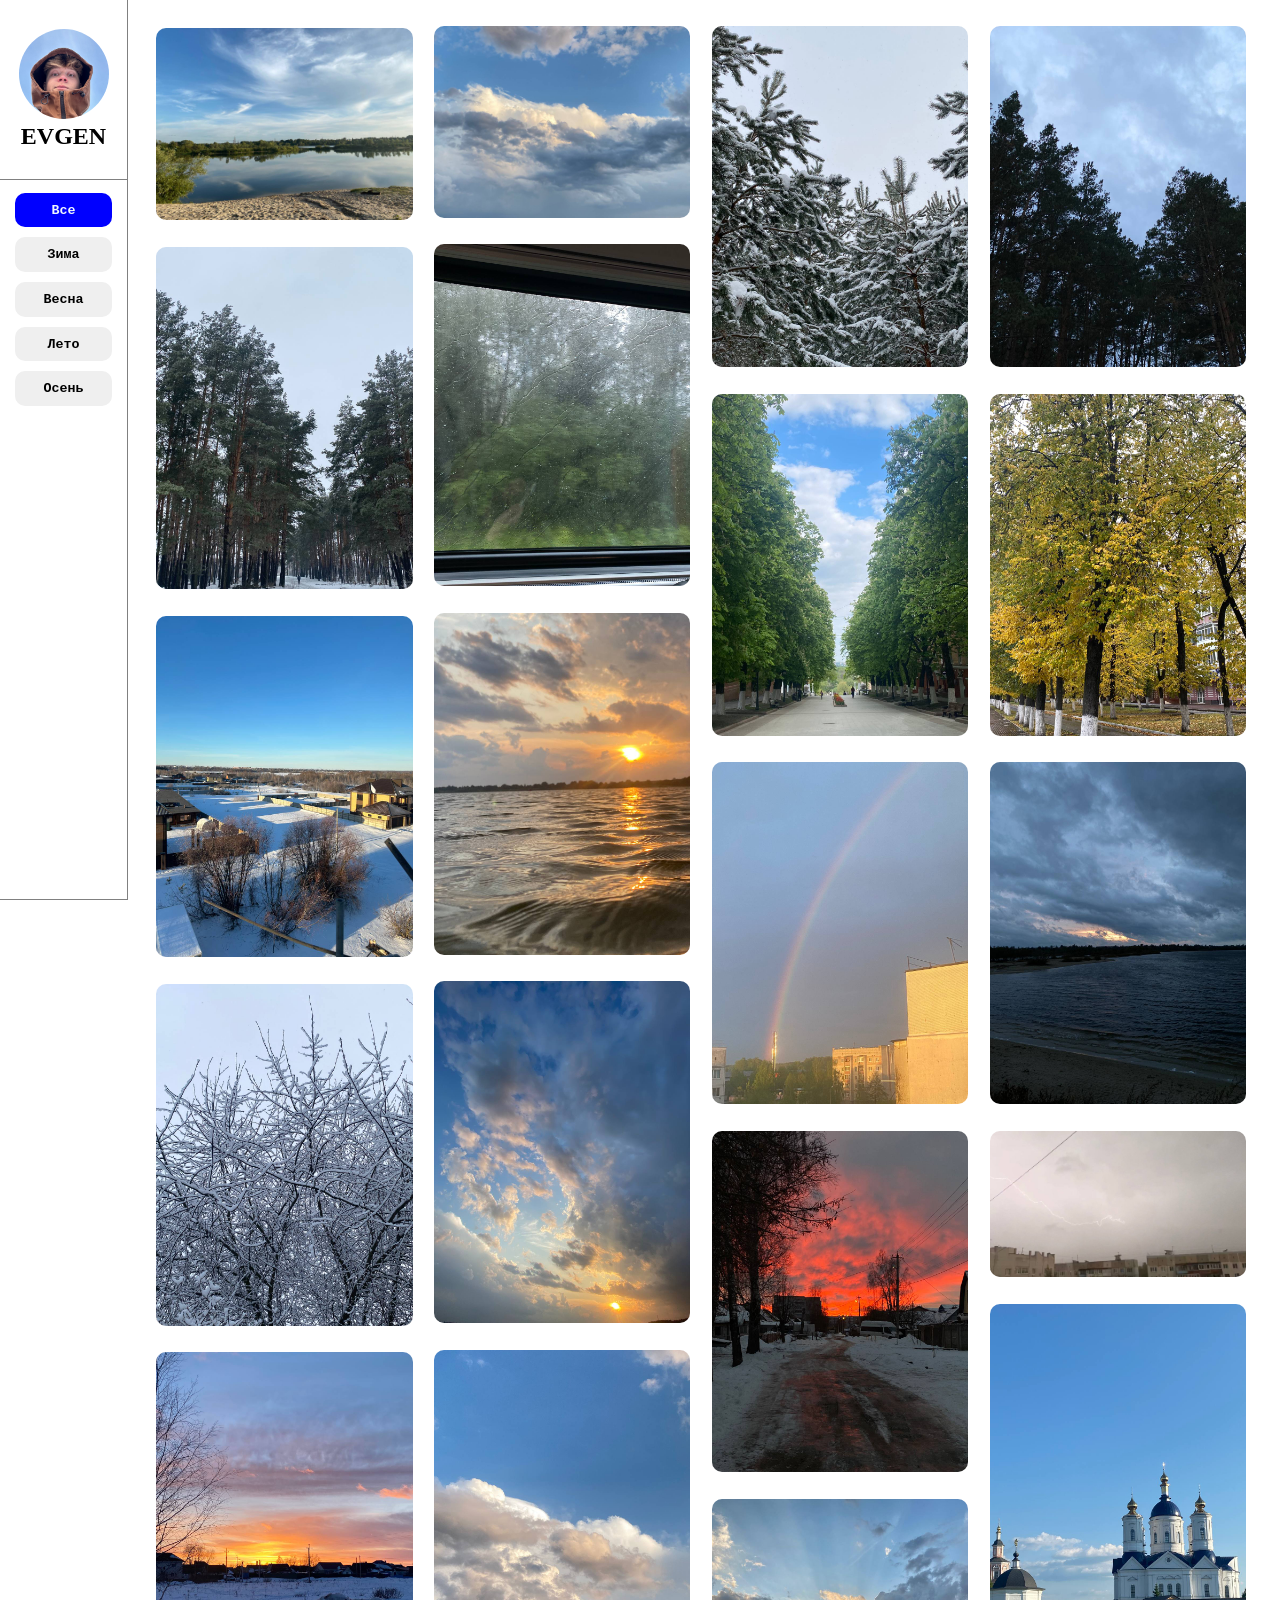
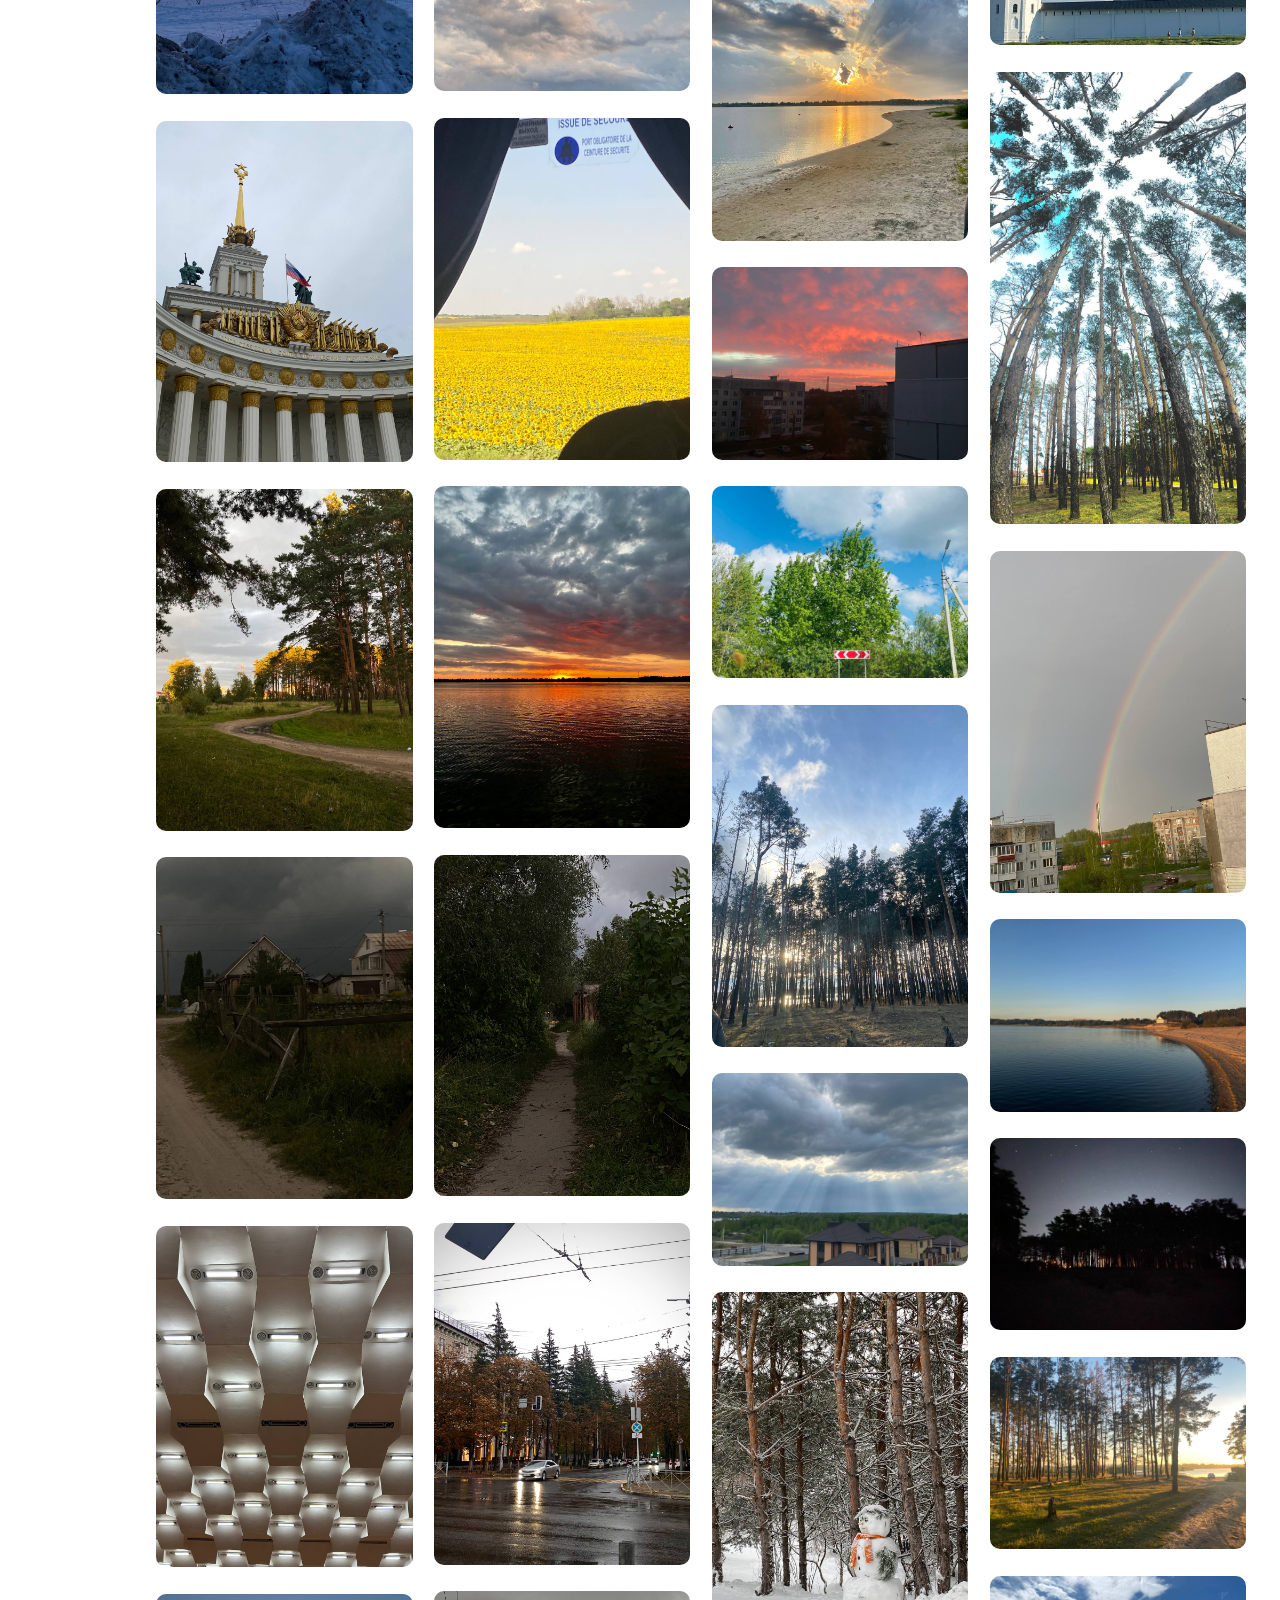
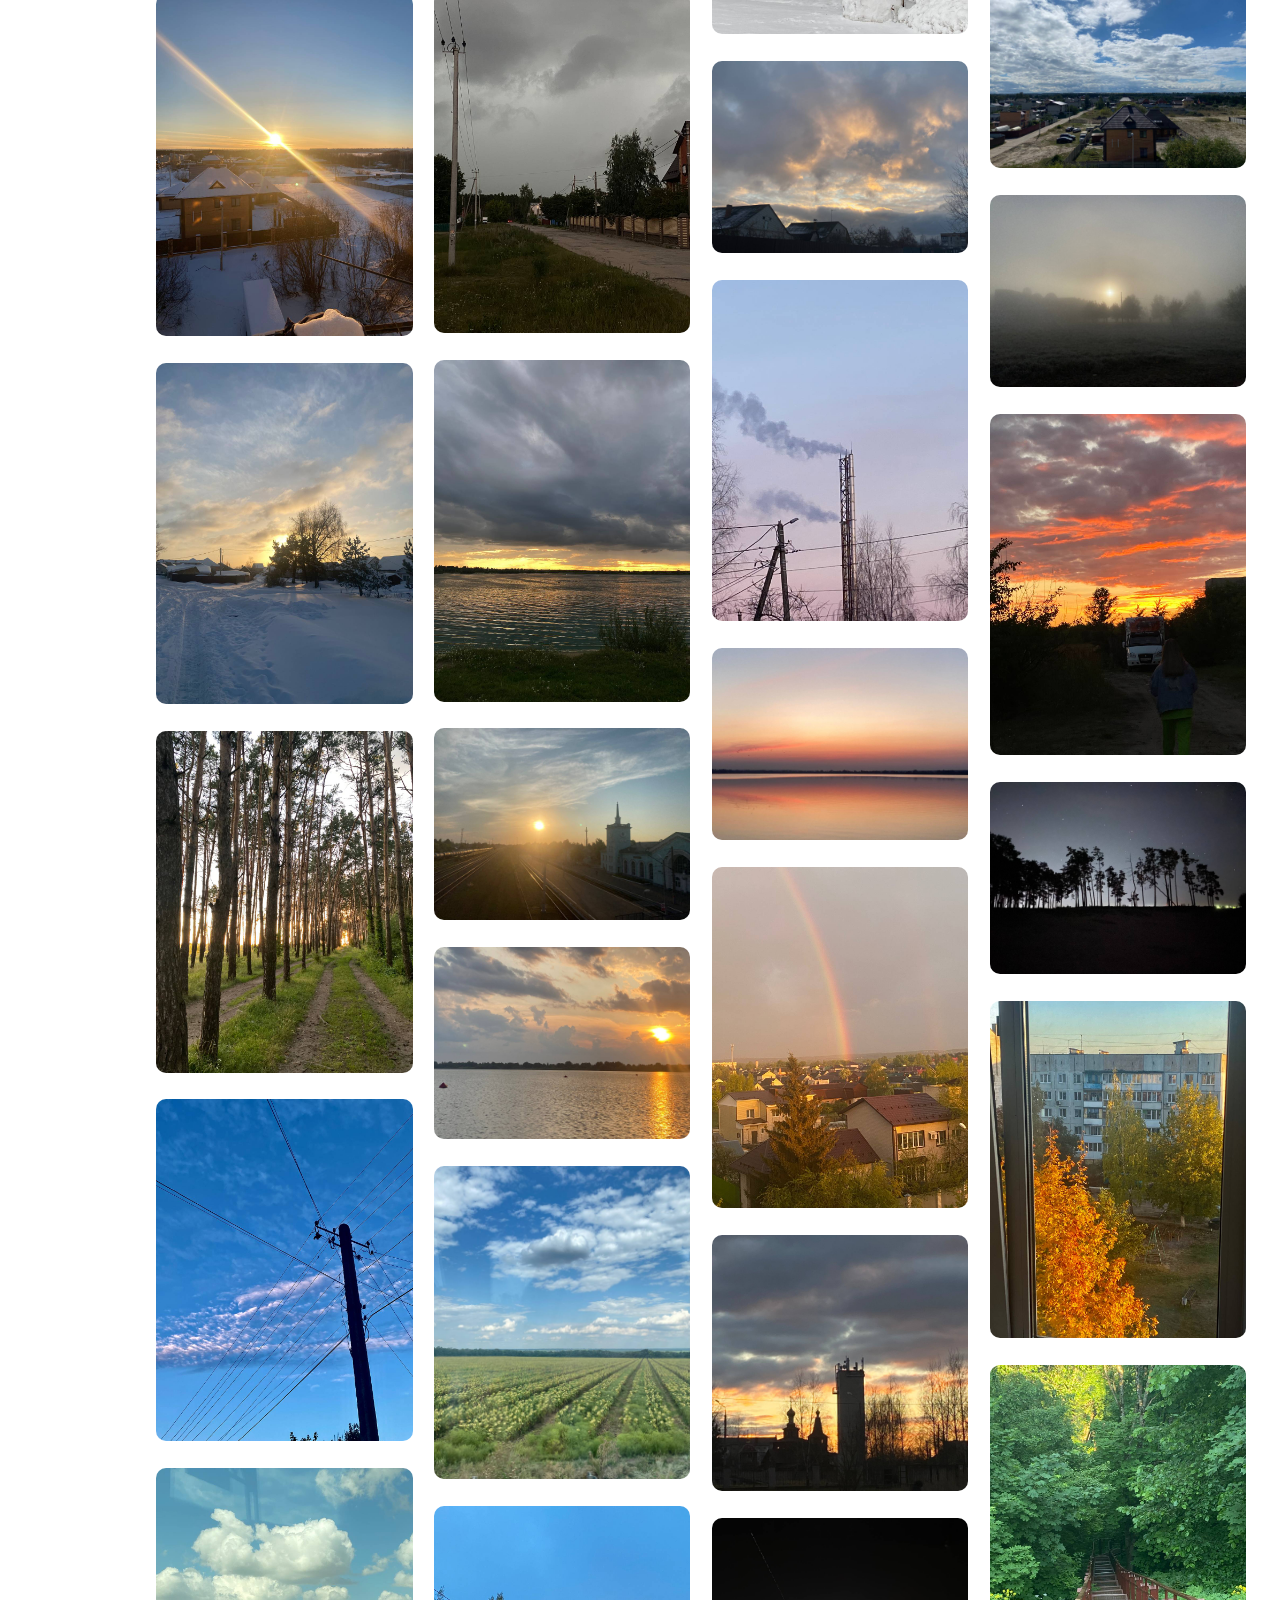
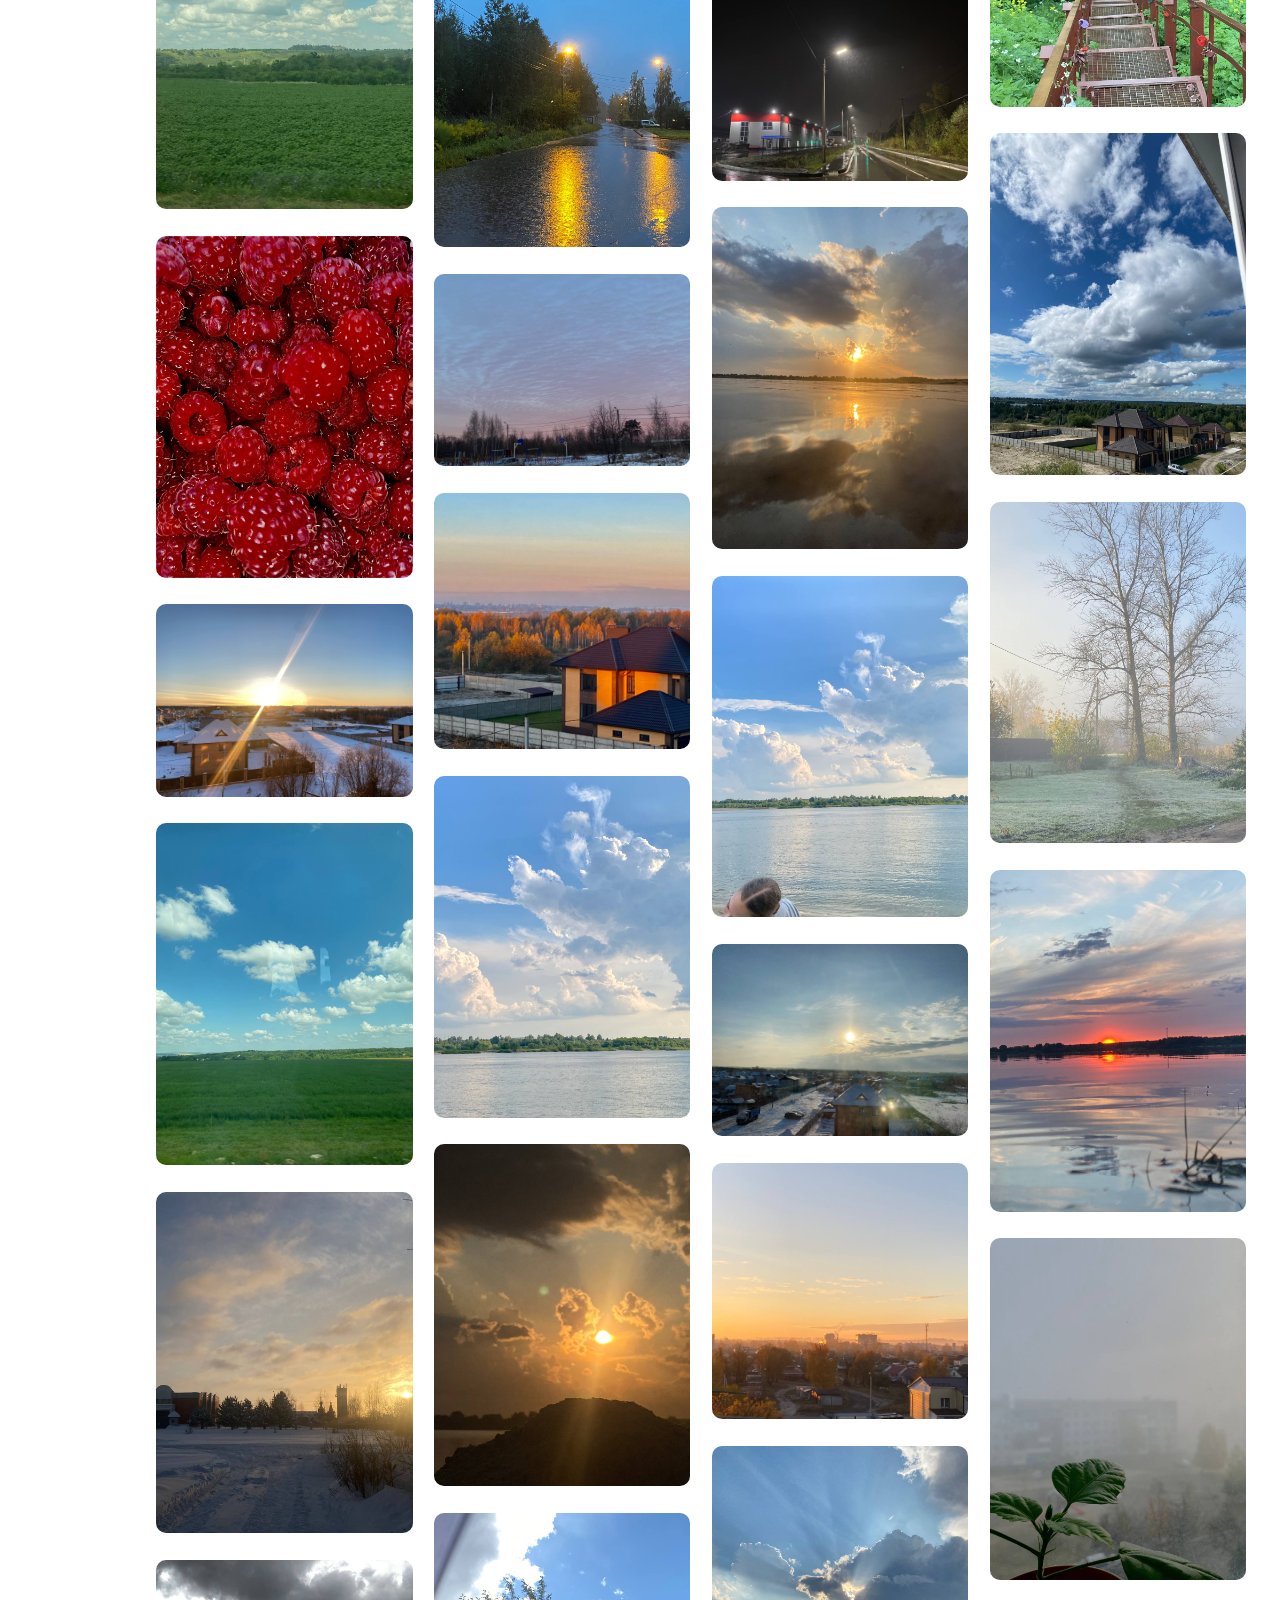
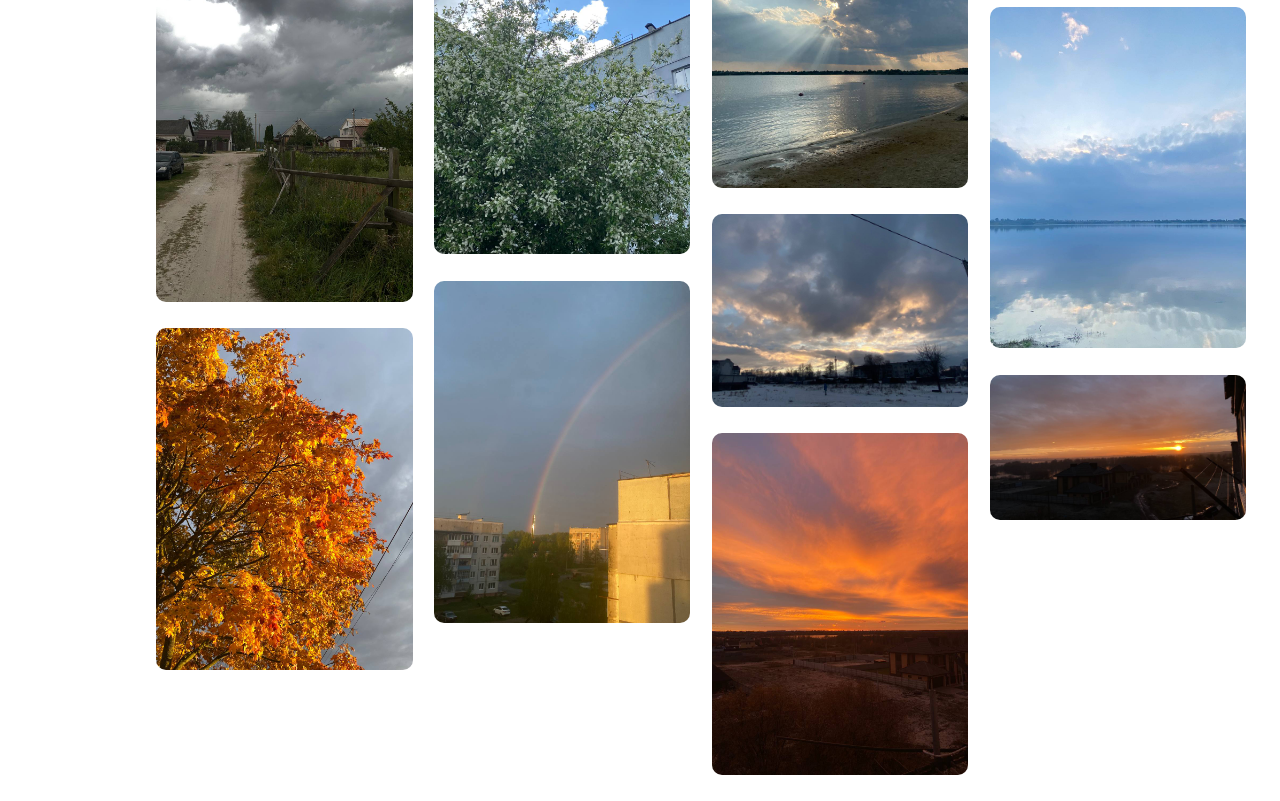
==== index.html @ 8ecb105a "вава" ====
<!DOCTYPE html>
<html lang="en">

<head>
    <meta charset="UTF-8">
    <meta name="viewport" content="width=device-width, initial-scale=1.0">
    <title>Album</title>
    <link rel="stylesheet" href="./main_style.css">
</head>

<body>
    <nav>
        <div class="card_logo">
            <img width="90px" src="./logo/photo_2024-03-27_22-41-37.jpg" alt="" class="logo">
            <h2 class="name" style="font-family: franklin gothic medium;">EVGEN</h2>
        </div>
        <div class="nav_sort">
           <button onclick="aall()" class="btt_sezon now" id="all"><b>Все</b></button>
           <button onclick="zzima()" class="btt_sezon" id="zima"><b>Зима</b></button>
           <button onclick="vvesna()" class="btt_sezon" id="vesna"><b>Весна</b></button>
           <button onclick="lleto()" class="btt_sezon" id="leto"><b>Лето</b></button>
           <button onclick="oosen()" class="btt_sezon" id="osen"><b>Осень</b></button>
        </div>
    </nav>
    <main>
        <img class="photo leto" src="./images/photo_1_2024-03-27_22-32-34.jpg" alt="">
        <img class="photo zima" src="./images/photo_2_2024-03-27_22-33-23.jpg" alt="">
        <img class="photo zima" src="./images/photo_3_2024-03-27_22-33-23.jpg" alt="">
        <img class="photo zima" src="./images/photo_4_2024-03-27_22-33-23.jpg" alt="">
        <img class="photo zima" src="./images/photo_5_2024-03-27_22-33-23.jpg" alt="">
        <img class="photo leto" src="./images/photo_6_2024-03-27_22-32-34.jpg" alt="">
        <img class="photo vesna" src="./images/photo_7_2024-03-27_22-32-34.jpg" alt="">
        <img class="photo vesna" src="./images/photo_8_2024-03-27_22-32-34.jpg" alt="">
        <img class="photo zima vesna leto osen" src="./images/photo_9_2024-03-27_22-33-23.jpg" alt="">
        <img class="photo zima" src="./images/photo_10_2024-03-27_22-33-23.jpg" alt="">
        <img class="photo zima" src="./images/photo_11_2024-03-27_22-33-23.jpg" alt="">
        <img class="photo vesna" src="./images/photo_12_2024-03-27_22-32-34.jpg" alt="">
        <img class="photo leto" src="./images/photo_13_2024-03-27_22-32-34.jpg" alt="">
        <img class="photo leto" src="./images/photo_14_2024-03-27_22-32-34.jpg" alt="">
        <img class="photo zima" src="./images/photo_15_2024-03-27_22-32-34.jpg" alt="">
        <img class="photo zima" src="./images/photo_15_2024-03-27_22-33-23.jpg" alt="">
        <img class="photo leto" src="./images/photo_16_2024-03-27_22-32-34.jpg" alt="">
        <img class="photo zima" src="./images/photo_16_2024-03-27_22-33-23.jpg" alt="">
        <img class="photo vesna" src="./images/photo_17_2024-03-27_22-32-34.jpg" alt="">
        <img class="photo osen" src="./images/photo_18_2024-03-27_22-33-23.jpg" alt="">
        <img class="photo leto" src="./images/photo_19_2024-03-27_22-32-34.jpg" alt="">
        <img class="photo leto" src="./images/photo_20_2024-03-27_22-32-34.jpg" alt="">
        <img class="photo leto" src="./images/photo_21_2024-03-27_22-32-34.jpg" alt="">
        <img class="photo leto" src="./images/photo_22_2024-03-27_22-32-34.jpg" alt="">
        <img class="photo leto" src="./images/photo_23_2024-03-27_22-32-34.jpg" alt="">
        <img class="photo leto" src="./images/photo_24_2024-03-27_22-32-34.jpg" alt="">
        <img class="photo leto" src="./images/photo_25_2024-03-27_22-32-34.jpg" alt="">
        <img class="photo leto" src="./images/photo_26_2024-03-27_22-32-34.jpg" alt="">
        <img class="photo osen" src="./images/photo_27_2024-03-27_22-32-34.jpg" alt="">
        <img class="photo leto" src="./images/photo_28_2024-03-27_22-32-34.jpg" alt="">
        <img class="photo leto" src="./images/photo_29_2024-03-27_22-32-34.jpg" alt="">
        <img class="photo leto" src="./images/photo_30_2024-03-27_22-32-34.jpg" alt="">
        <img class="photo leto" src="./images/photo_31_2024-03-27_22-32-34.jpg" alt="">
        <img class="photo leto" src="./images/photo_32_2024-03-27_22-32-34.jpg" alt="">
        <img class="photo leto" src="./images/photo_33_2024-03-27_22-32-34.jpg" alt="">
        <img class="photo zima" src="./images/photo_34_2024-03-27_22-32-34.jpg" alt="">
        <img class="photo osen" src="./images/photo_35_2024-03-27_22-32-34.jpg" alt="">
        <img class="photo leto" src="./images/photo_36_2024-03-27_22-32-34.jpg" alt="">
        <img class="photo leto" src="./images/photo_37_2024-03-27_22-32-34.jpg" alt="">
        <img class="photo vesna" src="./images/photo_38_2024-03-27_22-32-34.jpg" alt="">
        <img class="photo leto" src="./images/photo_39_2024-03-27_22-32-34.jpg" alt="">
        <img class="photo zima" src="./images/photo_40_2024-03-27_22-32-34.jpg" alt="">
        <img class="photo leto" src="./images/photo_41_2024-03-27_22-32-34.jpg" alt="">
        <img class="photo leto" src="./images/photo_42_2024-03-27_22-32-34.jpg" alt="">
        <img class="photo zima" src="./images/photo_43_2024-03-27_22-32-34.jpg" alt="">
        <img class="photo leto" src="./images/photo_44_2024-03-27_22-32-34.jpg" alt="">
        <img class="photo osen" src="./images/photo_45_2024-03-27_22-32-34.jpg" alt="">
        <img class="photo leto" src="./images/photo_46_2024-03-27_22-32-34.jpg" alt="">
        <img class="photo leto" src="./images/photo_47_2024-03-27_22-32-34.jpg" alt="">
        <img class="photo vesna" src="./images/photo_48_2024-03-27_22-32-34.jpg" alt="">
        <img class="photo zima" src="./images/photo_49_2024-03-27_22-32-34.jpg" alt="">
        <img class="photo zima" src="./images/photo_50_2024-03-27_22-32-34.jpg" alt="">
        <img class="photo vesna osen" src="./images/photo_51_2024-03-27_22-32-34.jpg" alt="">
        <img class="photo vesna" src="./images/photo_52_2024-03-27_22-32-34.jpg" alt="">
        <img class="photo leto" src="./images/photo_53_2024-03-27_22-32-34.jpg" alt="">
        <img class="photo osen" src="./images/photo_55_2024-03-27_22-32-34.jpg" alt="">
        <img class="photo leto" src="./images/photo_56_2024-03-27_22-32-34.jpg" alt="">
        <img class="photo leto" src="./images/photo_57_2024-03-27_22-32-34.jpg" alt="">
        <img class="photo leto" src="./images/photo_58_2024-03-27_22-32-34.jpg" alt="">
        <img class="photo zima" src="./images/photo_59_2024-03-27_22-32-34.jpg" alt="">
        <img class="photo osen" src="./images/photo_60_2024-03-27_22-32-34.jpg" alt="">
        <img class="photo leto" src="./images/photo_61_2024-03-27_22-32-34.jpg" alt="">
        <img class="photo zima" src="./images/photo_62_2024-03-27_22-32-34.jpg" alt="">
        <img class="photo osen" src="./images/photo_64_2024-03-27_22-32-34.jpg" alt="">
        <img class="photo leto" src="./images/photo_65_2024-03-27_22-32-34.jpg" alt="">
        <img class="photo osen" src="./images/photo_66_2024-03-27_22-32-34.jpg" alt="">
        <img class="photo leto" src="./images/photo_67_2024-03-27_22-32-34.jpg" alt="">
        <img class="photo osen vesna" src="./images/photo_68_2024-03-27_22-32-34.jpg" alt="">
        <img class="photo leto" src="./images/photo_70_2024-03-27_22-32-34.jpg" alt="">
        <img class="photo leto" src="./images/photo_71_2024-03-27_22-32-34.jpg" alt="">
        <img class="photo leto" src="./images/photo_72_2024-03-27_22-32-34.jpg" alt="">
        <img class="photo leto" src="./images/photo_73_2024-03-27_22-32-34.jpg" alt="">
        <img class="photo leto" src="./images/photo_74_2024-03-27_22-32-34.jpg" alt="">
        <img class="photo leto" src="./images/photo_75_2024-03-27_22-32-34.jpg" alt="">
        <img class="photo leto" src="./images/photo_76_2024-03-27_22-32-34.jpg" alt="">
        <img class="photo osen zima" src="./images/photo_77_2024-03-27_22-32-34.jpg" alt="">
        <img class="photo osen leto" src="./images/photo_78_2024-03-27_22-32-34.jpg" alt="">
        <img class="photo leto" src="./images/photo_80_2024-03-27_22-32-34.jpg" alt="">
        <img class="photo osen" src="./images/photo_81_2024-03-27_22-32-34.jpg" alt="">
        <img class="photo leto" src="./images/photo_82_2024-03-27_22-32-34.jpg" alt="">
        <img class="photo leto" src="./images/photo_83_2024-03-27_22-32-34.jpg" alt="">
        <img class="photo osen" src="./images/photo_84_2024-03-27_22-32-34.jpg" alt="">
        <img class="photo leto" src="./images/photo_85_2024-03-27_22-32-34.jpg" alt="">
        <img class="photo osen" src="./images/photo_86_2024-03-27_22-32-34.jpg" alt="">
        <img class="photo leto" src="./images/photo_89_2024-03-27_22-32-34.jpg" alt="">
        <img class="photo osen" src="./images/photo_91_2024-03-27_22-32-34.jpg" alt="">
        
    </main>

    <script src="./main_script.js"></script>
</body>

</html>
---- main_style.css ----
* {
    box-sizing: border-box;
}

body {
    margin: 0%;
    display: flex;
}

nav {
    width: 10%;
    height: 100%;
    position: fixed;
}

.logo {
    border-radius: 50px;
}

.card_logo {
    text-align: center;
    border-right: 1px solid grey;
    border-bottom: 1px solid grey;
    padding: 10% 2%;
    width: 100%;
    height: 20%;
    align-content: center;
}

h2 {
    margin: 0;
}

button {
    font-family: courier;
}

.nav_sort {
    display: flex;
    flex-wrap: wrap;
    text-align: center;
    justify-content: center;
    align-items: start;
    align-content: start;
    border-right: 1px solid grey;
    border-bottom: 1px solid grey;
    padding: 10% 2%;
    height: 80%;
    gap: 10px;
}

.btt_sezon {
    width: 80%;
    border: 0px;
    height: 5%;
    border-radius: 10px;
    cursor: pointer;
    transition-duration: .5s !important;
}

.now {
    background-color: blue;
    color: aliceblue;
}

main {
    width: 90%;
    margin-left: 10%;
    column-count: 4;
    column-gap: 1%;
    padding: 2%;
    align-content: center;
    transition-duration: 1s !important;
}

.photo {
    width: 96%;
    margin: 1%;
    border-radius: 10px;
    display: block;
    margin-bottom: 10%;
    
}

@media screen and (max-width:1200px) {

    body {
        margin: 0%;
        display: flex;
    }

    .name{
        display: none;
    }

    nav {
        display: flex;
        width: 100%;
        height: 10%;
        position:fixed;
        background-color: white;
        margin-bottom: 10%;
    }

    .logo {
        border-radius: 50%;
        width: 54px;
        right: 50%;
    }

    .card_logo {
        text-align: center;
        border-right: 1px solid grey;
        border-bottom: 1px solid grey;
        padding: 1%;
        width: 15%;
        height: 100%;
        align-content: center;
    }

    h2 {
        margin: 0;
    }

    button {
        font-family: courier;
    }

    .nav_sort {
        display: flex;
        flex-wrap: wrap;
        text-align: start;
        justify-content: center;
        align-items: start;
        align-content: start;
        border-right: 1px solid grey;
        border-bottom: 1px solid grey;
        padding: 2% 5%;
        height: 100%;
        width: 85%;
        gap: 10px;
        align-content: center;
    }

    .btt_sezon {
        width: 10%;
        border: 0px;
        height: 100%;
        border-radius: 10px;
        cursor: pointer;
        transition-duration: .5s;
    }

    .now {
        background-color: blue;
        color: aliceblue;
    }

    main {
        width: 100%;
        margin-top: 15%;
        column-count: 3;
        column-gap: 1%;
        padding: 2%;
        align-content: center;
        margin-left: 0;
        height: 90%;

    }

    .photo {
        width: 96%;
        margin: 1%;
        display: block;
        margin-bottom: 10%;

    }

}


@media screen and (max-width:600px) {

    body {
        margin: 0%;
        display: flex;
    }

    .name{
        display: none;
    }

    nav {
        display: flex;
        width: 100%;
        height: 10%;
        position:fixed;
        background-color: rgb(255, 255, 255);
        margin-bottom: 10%;
    }

    .logo {
        border-radius: 50px;
        width: 52px;
        
    }

    .card_logo {
        text-align: center;
        border-right: 1px solid grey;
        border-bottom: 1px solid grey;
        padding: 1%;
        width: 20%;
        height: 100%;
        align-content: center;
    }

    h2 {
        margin: 0;
    }

    button {
        font-family: courier;
    }

    .nav_sort {
        display: flex;
        flex-wrap: wrap;
        text-align: start;
        justify-content: center;
        align-items: center;
        align-content: center;
        border-right: 1px solid grey;
        border-bottom: 1px solid grey;
        padding: 0;
        height: 100%;
        width: 80%;
        gap: 10px;
    }

    .btt_sezon {
        width: 25%;
        border: 0px;
        height: 25%;
        border-radius: 10px;
        cursor: pointer;
        transition-duration: .5s;
    }

    .now {
        background-color: blue;
        color: aliceblue;
    }

    main {
        width: 100%;
        margin-top: 20%;
        column-count: 2;
        column-gap: 1%;
        padding: 2%;
        align-content: center;
        margin-left: 0;
        height: 90%;

    }

    .photo {
        width: 96%;
        margin: 1%;
        display: block;
        margin-bottom: 10%;

    }

}
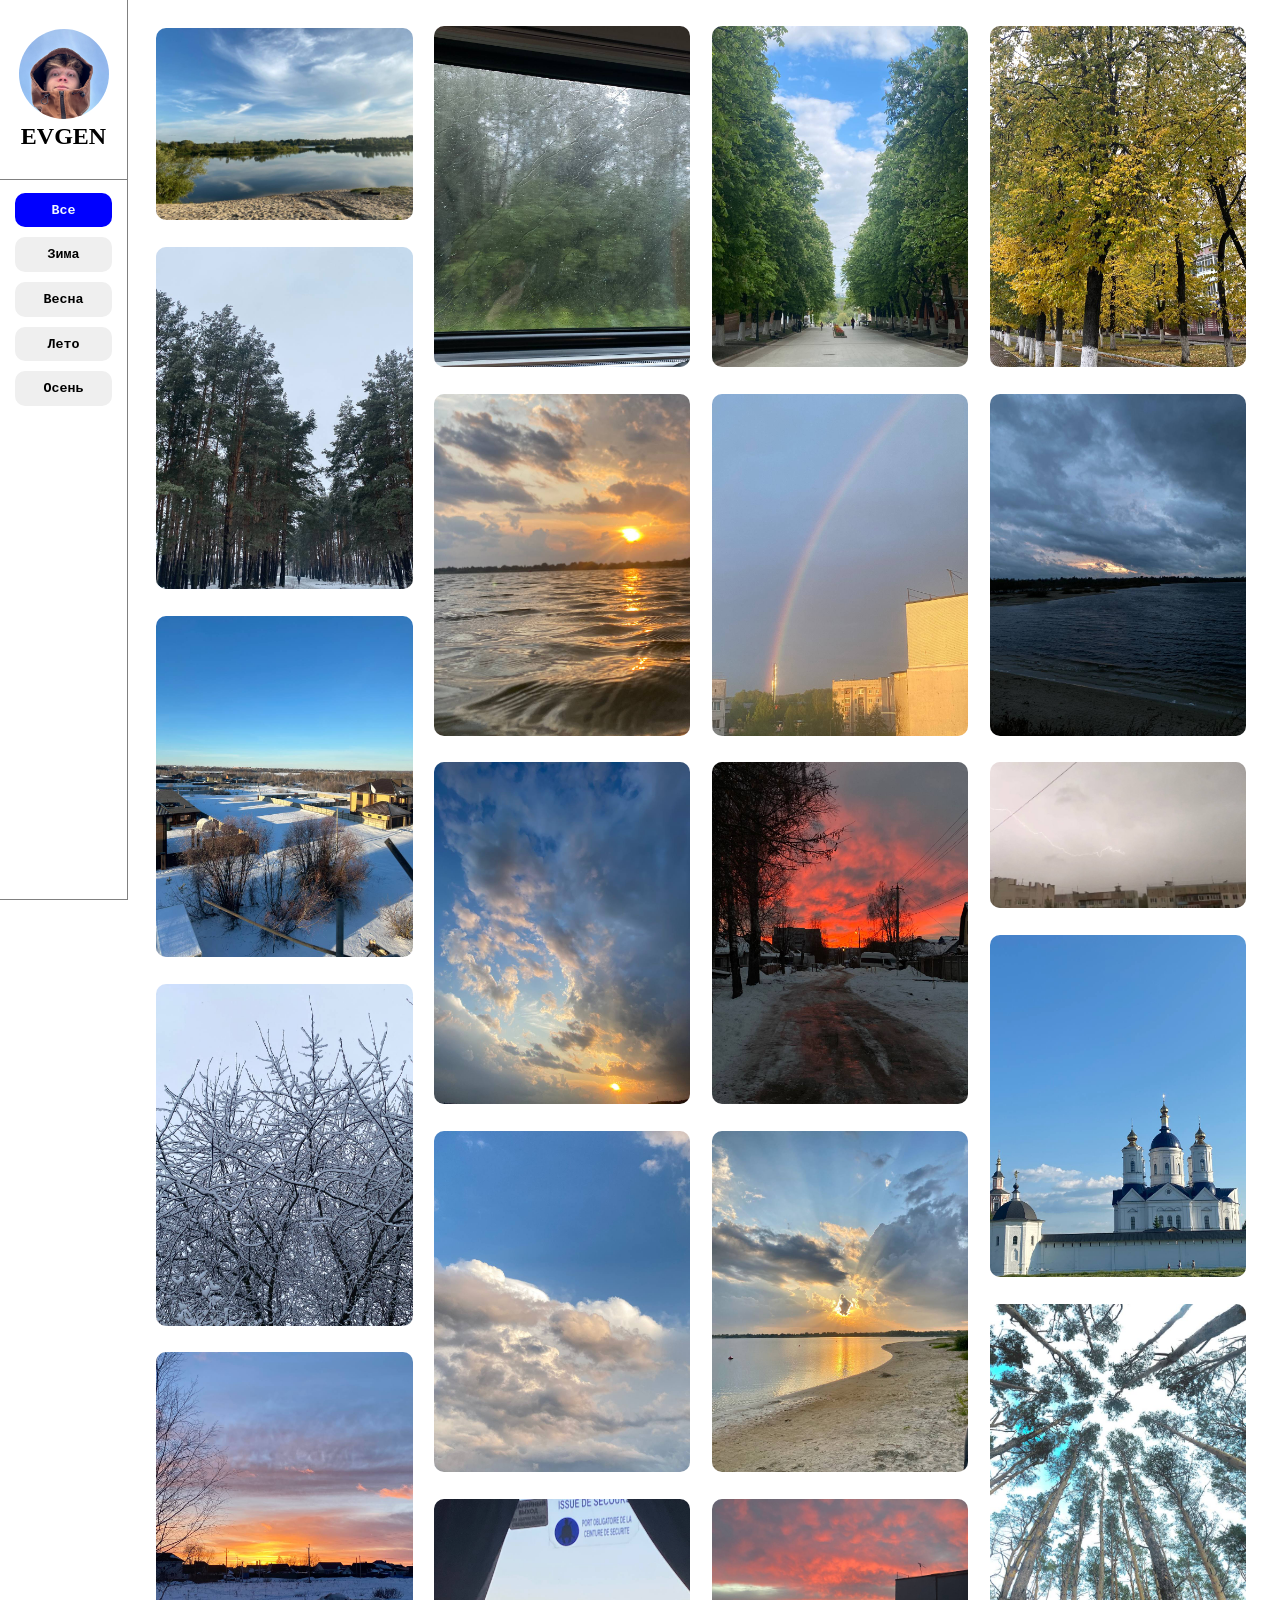
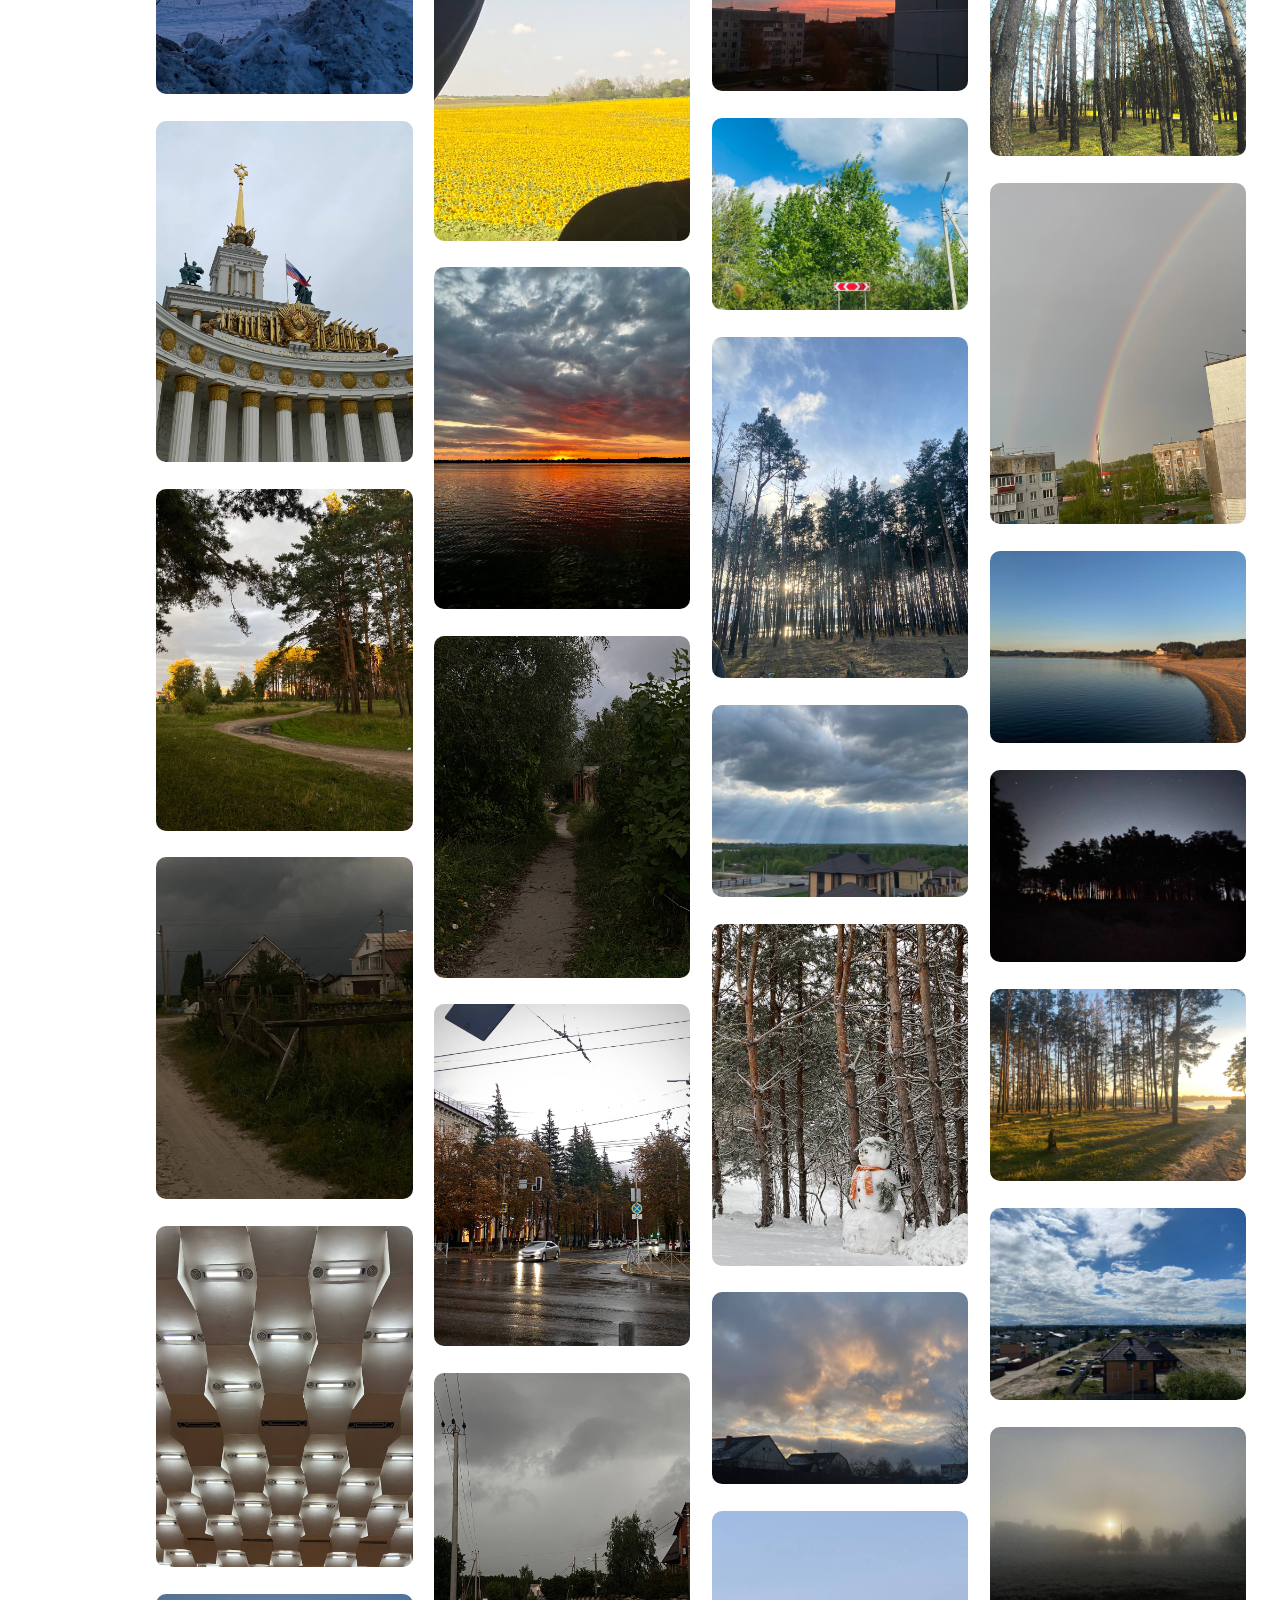
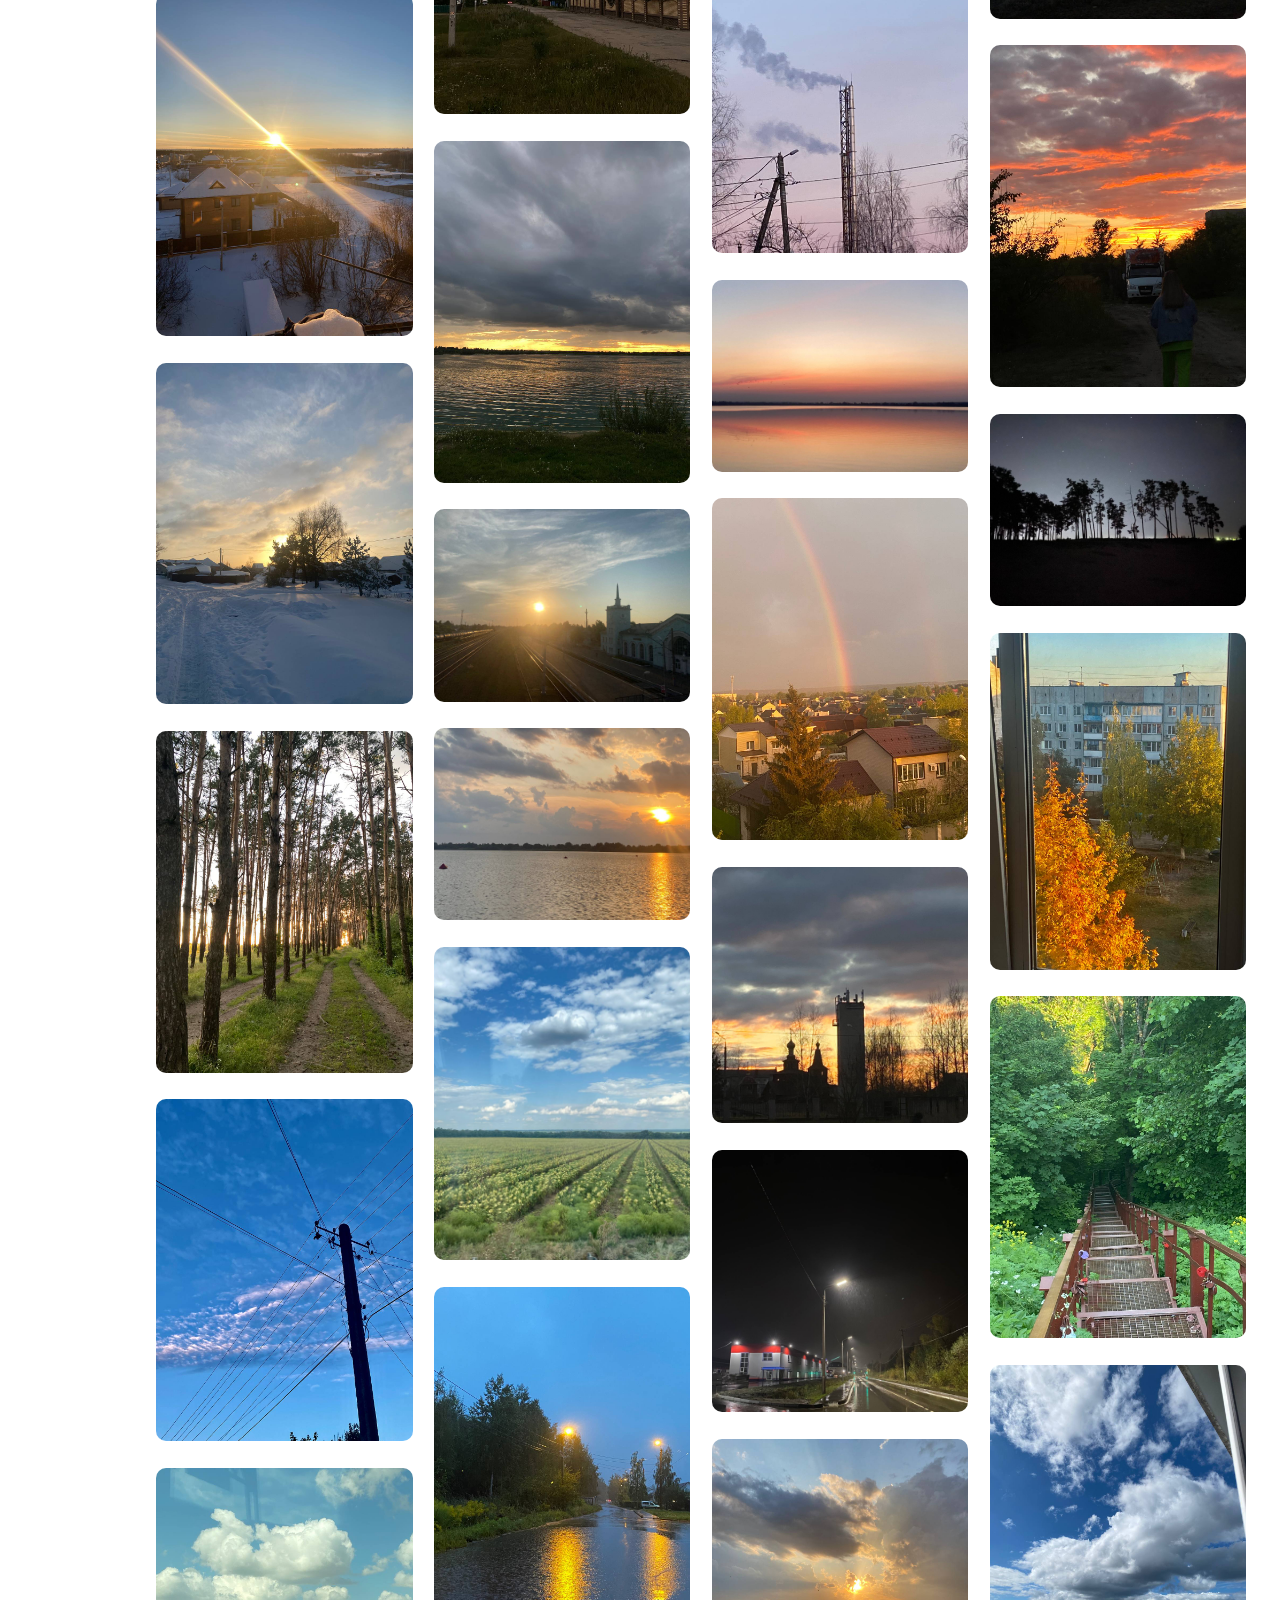
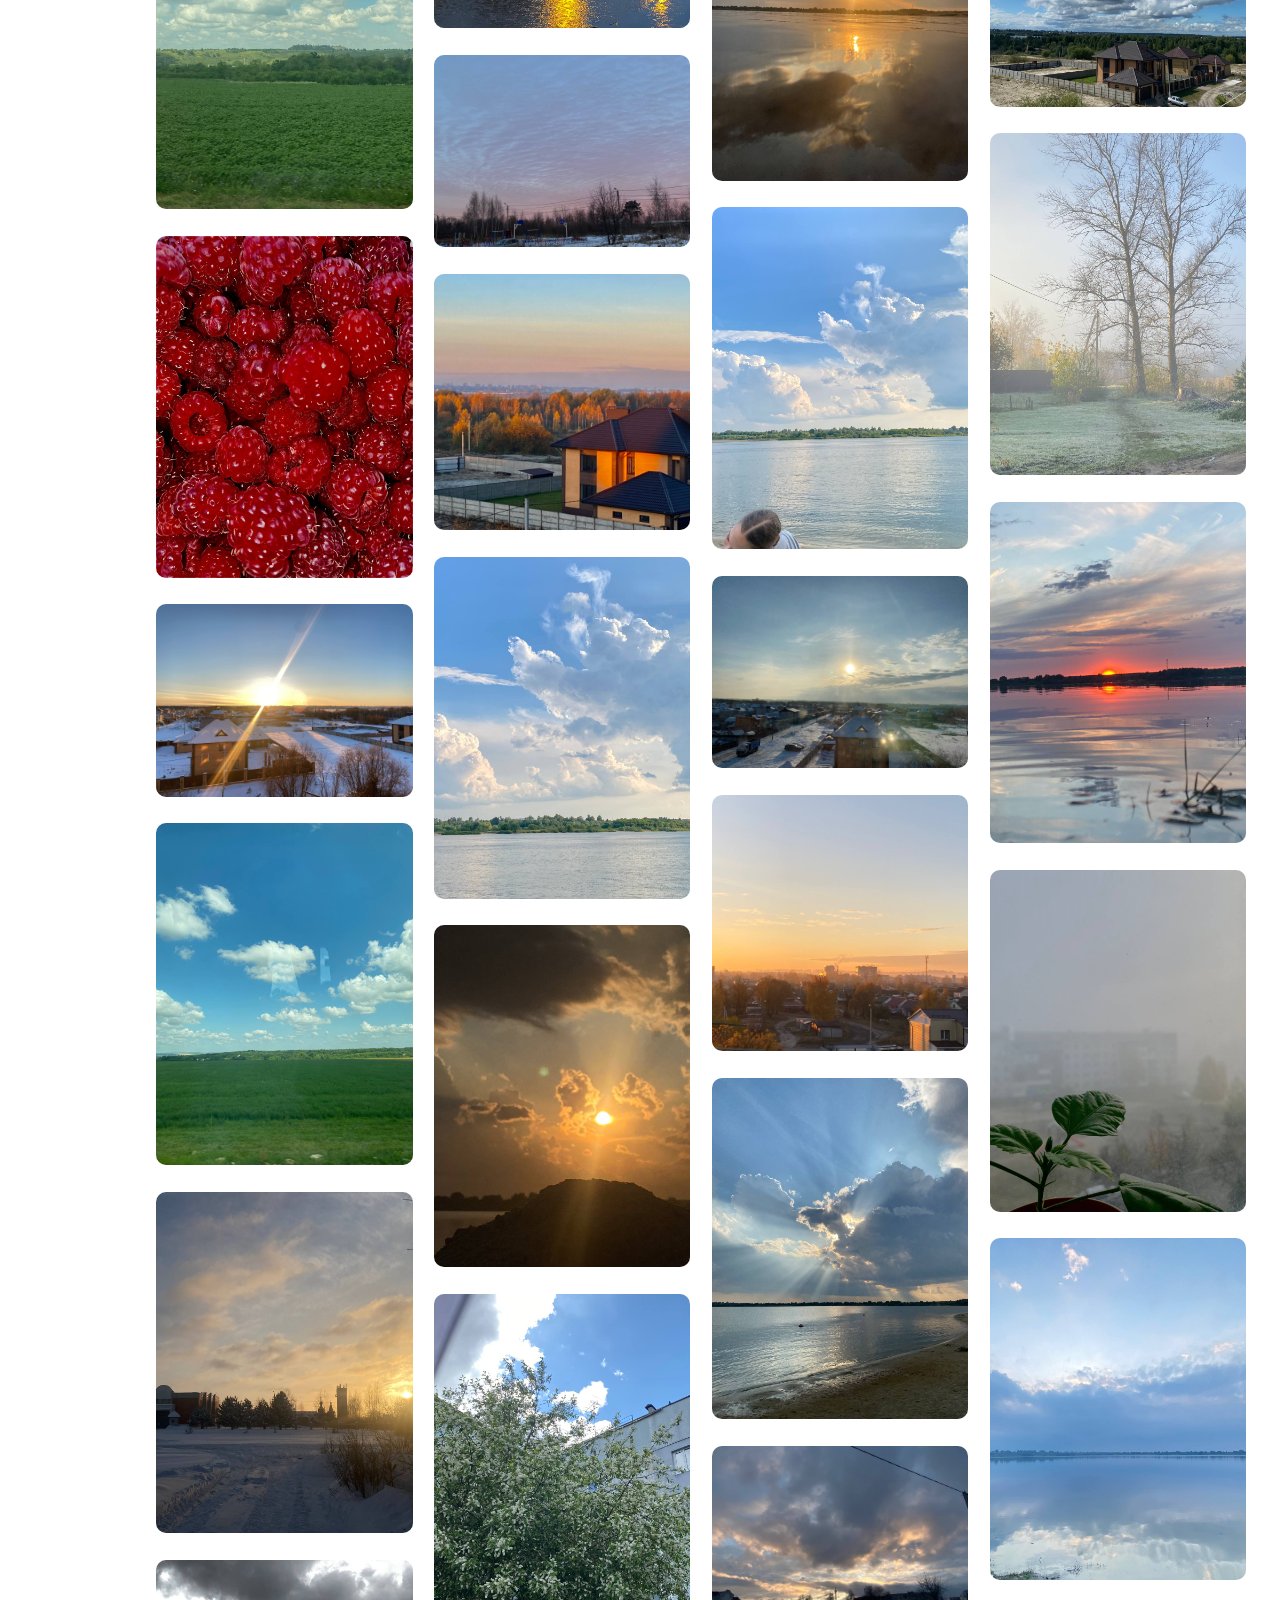
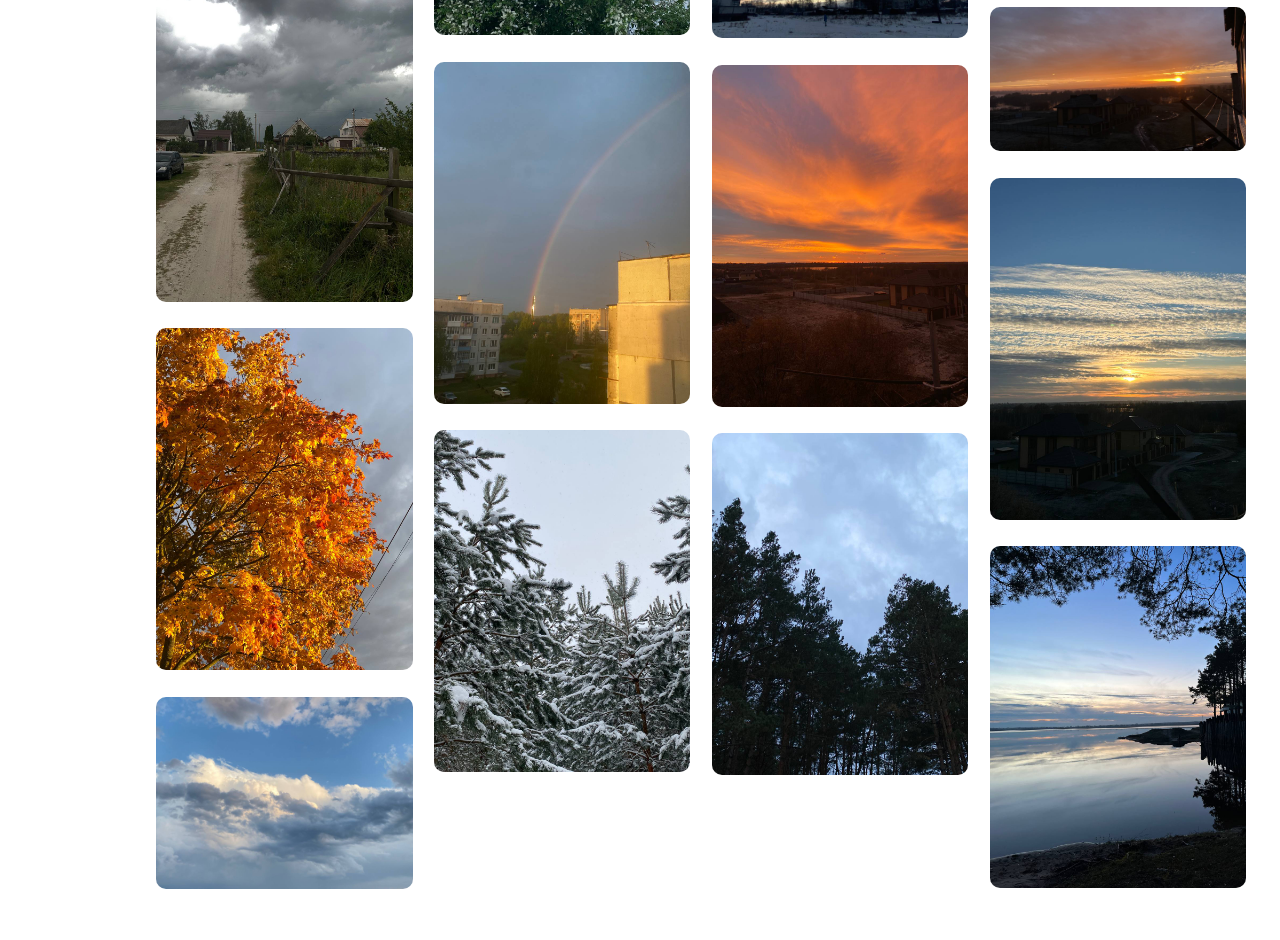
==== commit 543d7bde: "fdfd" ====
--- a/index.html
+++ b/index.html
@@ -15,103 +15,106 @@
             <h2 class="name" style="font-family: franklin gothic medium;">EVGEN</h2>
         </div>
         <div class="nav_sort">
-           <button onclick="aall()" class="btt_sezon now" id="all"><b>Все</b></button>
-           <button onclick="zzima()" class="btt_sezon" id="zima"><b>Зима</b></button>
-           <button onclick="vvesna()" class="btt_sezon" id="vesna"><b>Весна</b></button>
-           <button onclick="lleto()" class="btt_sezon" id="leto"><b>Лето</b></button>
-           <button onclick="oosen()" class="btt_sezon" id="osen"><b>Осень</b></button>
+            <button onclick="aall()" class="btt_sezon now" id="all"><b>Все</b></button>
+            <button onclick="zzima()" class="btt_sezon" id="zima"><b>Зима</b></button>
+            <button onclick="vvesna()" class="btt_sezon" id="vesna"><b>Весна</b></button>
+            <button onclick="lleto()" class="btt_sezon" id="leto"><b>Лето</b></button>
+            <button onclick="oosen()" class="btt_sezon" id="osen"><b>Осень</b></button>
         </div>
     </nav>
-    <main>
-        <img class="photo leto" src="./images/photo_1_2024-03-27_22-32-34.jpg" alt="">
-        <img class="photo zima" src="./images/photo_2_2024-03-27_22-33-23.jpg" alt="">
-        <img class="photo zima" src="./images/photo_3_2024-03-27_22-33-23.jpg" alt="">
-        <img class="photo zima" src="./images/photo_4_2024-03-27_22-33-23.jpg" alt="">
-        <img class="photo zima" src="./images/photo_5_2024-03-27_22-33-23.jpg" alt="">
-        <img class="photo leto" src="./images/photo_6_2024-03-27_22-32-34.jpg" alt="">
-        <img class="photo vesna" src="./images/photo_7_2024-03-27_22-32-34.jpg" alt="">
-        <img class="photo vesna" src="./images/photo_8_2024-03-27_22-32-34.jpg" alt="">
-        <img class="photo zima vesna leto osen" src="./images/photo_9_2024-03-27_22-33-23.jpg" alt="">
-        <img class="photo zima" src="./images/photo_10_2024-03-27_22-33-23.jpg" alt="">
-        <img class="photo zima" src="./images/photo_11_2024-03-27_22-33-23.jpg" alt="">
-        <img class="photo vesna" src="./images/photo_12_2024-03-27_22-32-34.jpg" alt="">
-        <img class="photo leto" src="./images/photo_13_2024-03-27_22-32-34.jpg" alt="">
-        <img class="photo leto" src="./images/photo_14_2024-03-27_22-32-34.jpg" alt="">
-        <img class="photo zima" src="./images/photo_15_2024-03-27_22-32-34.jpg" alt="">
-        <img class="photo zima" src="./images/photo_15_2024-03-27_22-33-23.jpg" alt="">
-        <img class="photo leto" src="./images/photo_16_2024-03-27_22-32-34.jpg" alt="">
-        <img class="photo zima" src="./images/photo_16_2024-03-27_22-33-23.jpg" alt="">
-        <img class="photo vesna" src="./images/photo_17_2024-03-27_22-32-34.jpg" alt="">
-        <img class="photo osen" src="./images/photo_18_2024-03-27_22-33-23.jpg" alt="">
-        <img class="photo leto" src="./images/photo_19_2024-03-27_22-32-34.jpg" alt="">
-        <img class="photo leto" src="./images/photo_20_2024-03-27_22-32-34.jpg" alt="">
-        <img class="photo leto" src="./images/photo_21_2024-03-27_22-32-34.jpg" alt="">
-        <img class="photo leto" src="./images/photo_22_2024-03-27_22-32-34.jpg" alt="">
-        <img class="photo leto" src="./images/photo_23_2024-03-27_22-32-34.jpg" alt="">
-        <img class="photo leto" src="./images/photo_24_2024-03-27_22-32-34.jpg" alt="">
-        <img class="photo leto" src="./images/photo_25_2024-03-27_22-32-34.jpg" alt="">
-        <img class="photo leto" src="./images/photo_26_2024-03-27_22-32-34.jpg" alt="">
-        <img class="photo osen" src="./images/photo_27_2024-03-27_22-32-34.jpg" alt="">
-        <img class="photo leto" src="./images/photo_28_2024-03-27_22-32-34.jpg" alt="">
-        <img class="photo leto" src="./images/photo_29_2024-03-27_22-32-34.jpg" alt="">
-        <img class="photo leto" src="./images/photo_30_2024-03-27_22-32-34.jpg" alt="">
-        <img class="photo leto" src="./images/photo_31_2024-03-27_22-32-34.jpg" alt="">
-        <img class="photo leto" src="./images/photo_32_2024-03-27_22-32-34.jpg" alt="">
-        <img class="photo leto" src="./images/photo_33_2024-03-27_22-32-34.jpg" alt="">
-        <img class="photo zima" src="./images/photo_34_2024-03-27_22-32-34.jpg" alt="">
-        <img class="photo osen" src="./images/photo_35_2024-03-27_22-32-34.jpg" alt="">
-        <img class="photo leto" src="./images/photo_36_2024-03-27_22-32-34.jpg" alt="">
-        <img class="photo leto" src="./images/photo_37_2024-03-27_22-32-34.jpg" alt="">
-        <img class="photo vesna" src="./images/photo_38_2024-03-27_22-32-34.jpg" alt="">
-        <img class="photo leto" src="./images/photo_39_2024-03-27_22-32-34.jpg" alt="">
-        <img class="photo zima" src="./images/photo_40_2024-03-27_22-32-34.jpg" alt="">
-        <img class="photo leto" src="./images/photo_41_2024-03-27_22-32-34.jpg" alt="">
-        <img class="photo leto" src="./images/photo_42_2024-03-27_22-32-34.jpg" alt="">
-        <img class="photo zima" src="./images/photo_43_2024-03-27_22-32-34.jpg" alt="">
-        <img class="photo leto" src="./images/photo_44_2024-03-27_22-32-34.jpg" alt="">
-        <img class="photo osen" src="./images/photo_45_2024-03-27_22-32-34.jpg" alt="">
-        <img class="photo leto" src="./images/photo_46_2024-03-27_22-32-34.jpg" alt="">
-        <img class="photo leto" src="./images/photo_47_2024-03-27_22-32-34.jpg" alt="">
-        <img class="photo vesna" src="./images/photo_48_2024-03-27_22-32-34.jpg" alt="">
-        <img class="photo zima" src="./images/photo_49_2024-03-27_22-32-34.jpg" alt="">
-        <img class="photo zima" src="./images/photo_50_2024-03-27_22-32-34.jpg" alt="">
-        <img class="photo vesna osen" src="./images/photo_51_2024-03-27_22-32-34.jpg" alt="">
-        <img class="photo vesna" src="./images/photo_52_2024-03-27_22-32-34.jpg" alt="">
-        <img class="photo leto" src="./images/photo_53_2024-03-27_22-32-34.jpg" alt="">
-        <img class="photo osen" src="./images/photo_55_2024-03-27_22-32-34.jpg" alt="">
-        <img class="photo leto" src="./images/photo_56_2024-03-27_22-32-34.jpg" alt="">
-        <img class="photo leto" src="./images/photo_57_2024-03-27_22-32-34.jpg" alt="">
-        <img class="photo leto" src="./images/photo_58_2024-03-27_22-32-34.jpg" alt="">
-        <img class="photo zima" src="./images/photo_59_2024-03-27_22-32-34.jpg" alt="">
-        <img class="photo osen" src="./images/photo_60_2024-03-27_22-32-34.jpg" alt="">
-        <img class="photo leto" src="./images/photo_61_2024-03-27_22-32-34.jpg" alt="">
-        <img class="photo zima" src="./images/photo_62_2024-03-27_22-32-34.jpg" alt="">
-        <img class="photo osen" src="./images/photo_64_2024-03-27_22-32-34.jpg" alt="">
-        <img class="photo leto" src="./images/photo_65_2024-03-27_22-32-34.jpg" alt="">
-        <img class="photo osen" src="./images/photo_66_2024-03-27_22-32-34.jpg" alt="">
-        <img class="photo leto" src="./images/photo_67_2024-03-27_22-32-34.jpg" alt="">
-        <img class="photo osen vesna" src="./images/photo_68_2024-03-27_22-32-34.jpg" alt="">
-        <img class="photo leto" src="./images/photo_70_2024-03-27_22-32-34.jpg" alt="">
-        <img class="photo leto" src="./images/photo_71_2024-03-27_22-32-34.jpg" alt="">
-        <img class="photo leto" src="./images/photo_72_2024-03-27_22-32-34.jpg" alt="">
-        <img class="photo leto" src="./images/photo_73_2024-03-27_22-32-34.jpg" alt="">
-        <img class="photo leto" src="./images/photo_74_2024-03-27_22-32-34.jpg" alt="">
-        <img class="photo leto" src="./images/photo_75_2024-03-27_22-32-34.jpg" alt="">
-        <img class="photo leto" src="./images/photo_76_2024-03-27_22-32-34.jpg" alt="">
-        <img class="photo osen zima" src="./images/photo_77_2024-03-27_22-32-34.jpg" alt="">
-        <img class="photo osen leto" src="./images/photo_78_2024-03-27_22-32-34.jpg" alt="">
-        <img class="photo leto" src="./images/photo_80_2024-03-27_22-32-34.jpg" alt="">
-        <img class="photo osen" src="./images/photo_81_2024-03-27_22-32-34.jpg" alt="">
-        <img class="photo leto" src="./images/photo_82_2024-03-27_22-32-34.jpg" alt="">
-        <img class="photo leto" src="./images/photo_83_2024-03-27_22-32-34.jpg" alt="">
-        <img class="photo osen" src="./images/photo_84_2024-03-27_22-32-34.jpg" alt="">
-        <img class="photo leto" src="./images/photo_85_2024-03-27_22-32-34.jpg" alt="">
-        <img class="photo osen" src="./images/photo_86_2024-03-27_22-32-34.jpg" alt="">
-        <img class="photo leto" src="./images/photo_89_2024-03-27_22-32-34.jpg" alt="">
-        <img class="photo osen" src="./images/photo_91_2024-03-27_22-32-34.jpg" alt="">
-        
-    </main>
+    
+        <main>
+            <img class="photo leto" src="./images/photo_1_2024-03-27_22-32-34.jpg" alt="">
+            <img class="photo zima" src="./images/photo_2_2024-03-27_22-33-23.jpg" alt="">
+            <img class="photo zima" src="./images/photo_3_2024-03-27_22-33-23.jpg" alt="">
+            <img class="photo zima" src="./images/photo_4_2024-03-27_22-33-23.jpg" alt="">
+            <img class="photo zima" src="./images/photo_5_2024-03-27_22-33-23.jpg" alt="">
+            <img class="photo leto" src="./images/photo_6_2024-03-27_22-32-34.jpg" alt="">
+            <img class="photo vesna" src="./images/photo_7_2024-03-27_22-32-34.jpg" alt="">
+            <img class="photo vesna" src="./images/photo_8_2024-03-27_22-32-34.jpg" alt="">
+            <img class="photo zima vesna leto osen" src="./images/photo_9_2024-03-27_22-33-23.jpg" alt="">
+            <img class="photo zima" src="./images/photo_10_2024-03-27_22-33-23.jpg" alt="">
+            <img class="photo zima" src="./images/photo_11_2024-03-27_22-33-23.jpg" alt="">
+            <img class="photo vesna" src="./images/photo_12_2024-03-27_22-32-34.jpg" alt="">
+            <img class="photo leto" src="./images/photo_13_2024-03-27_22-32-34.jpg" alt="">
+            <img class="photo leto" src="./images/photo_14_2024-03-27_22-32-34.jpg" alt="">
+            <img class="photo zima" src="./images/photo_15_2024-03-27_22-32-34.jpg" alt="">
+            <img class="photo zima" src="./images/photo_15_2024-03-27_22-33-23.jpg" alt="">
+            <img class="photo leto" src="./images/photo_16_2024-03-27_22-32-34.jpg" alt="">
+            <img class="photo zima" src="./images/photo_16_2024-03-27_22-33-23.jpg" alt="">
+            <img class="photo vesna" src="./images/photo_17_2024-03-27_22-32-34.jpg" alt="">
+            <img class="photo osen" src="./images/photo_18_2024-03-27_22-33-23.jpg" alt="">
+            <img class="photo leto" src="./images/photo_19_2024-03-27_22-32-34.jpg" alt="">
+            <img class="photo leto" src="./images/photo_20_2024-03-27_22-32-34.jpg" alt="">
+            <img class="photo leto" src="./images/photo_21_2024-03-27_22-32-34.jpg" alt="">
+            <img class="photo leto" src="./images/photo_22_2024-03-27_22-32-34.jpg" alt="">
+            <img class="photo leto" src="./images/photo_23_2024-03-27_22-32-34.jpg" alt="">
+            <img class="photo leto" src="./images/photo_24_2024-03-27_22-32-34.jpg" alt="">
+            <img class="photo leto" src="./images/photo_25_2024-03-27_22-32-34.jpg" alt="">
+            <img class="photo leto" src="./images/photo_26_2024-03-27_22-32-34.jpg" alt="">
+            <img class="photo osen" src="./images/photo_27_2024-03-27_22-32-34.jpg" alt="">
+            <img class="photo leto" src="./images/photo_28_2024-03-27_22-32-34.jpg" alt="">
+            <img class="photo leto" src="./images/photo_29_2024-03-27_22-32-34.jpg" alt="">
+            <img class="photo leto" src="./images/photo_30_2024-03-27_22-32-34.jpg" alt="">
+            <img class="photo leto" src="./images/photo_31_2024-03-27_22-32-34.jpg" alt="">
+            <img class="photo leto" src="./images/photo_32_2024-03-27_22-32-34.jpg" alt="">
+            <img class="photo leto" src="./images/photo_33_2024-03-27_22-32-34.jpg" alt="">
+            <img class="photo zima" src="./images/photo_34_2024-03-27_22-32-34.jpg" alt="">
+            <img class="photo osen" src="./images/photo_35_2024-03-27_22-32-34.jpg" alt="">
+            <img class="photo leto" src="./images/photo_36_2024-03-27_22-32-34.jpg" alt="">
+            <img class="photo leto" src="./images/photo_37_2024-03-27_22-32-34.jpg" alt="">
+            <img class="photo vesna" src="./images/photo_38_2024-03-27_22-32-34.jpg" alt="">
+            <img class="photo leto" src="./images/photo_39_2024-03-27_22-32-34.jpg" alt="">
+            <img class="photo zima" src="./images/photo_40_2024-03-27_22-32-34.jpg" alt="">
+            <img class="photo leto" src="./images/photo_41_2024-03-27_22-32-34.jpg" alt="">
+            <img class="photo leto" src="./images/photo_42_2024-03-27_22-32-34.jpg" alt="">
+            <img class="photo zima" src="./images/photo_43_2024-03-27_22-32-34.jpg" alt="">
+            <img class="photo leto" src="./images/photo_44_2024-03-27_22-32-34.jpg" alt="">
+            <img class="photo osen" src="./images/photo_45_2024-03-27_22-32-34.jpg" alt="">
+            <img class="photo leto" src="./images/photo_46_2024-03-27_22-32-34.jpg" alt="">
+            <img class="photo leto" src="./images/photo_47_2024-03-27_22-32-34.jpg" alt="">
+            <img class="photo vesna" src="./images/photo_48_2024-03-27_22-32-34.jpg" alt="">
+            <img class="photo zima" src="./images/photo_49_2024-03-27_22-32-34.jpg" alt="">
+            <img class="photo zima" src="./images/photo_50_2024-03-27_22-32-34.jpg" alt="">
+            <img class="photo vesna osen" src="./images/photo_51_2024-03-27_22-32-34.jpg" alt="">
+            <img class="photo vesna" src="./images/photo_52_2024-03-27_22-32-34.jpg" alt="">
+            <img class="photo leto" src="./images/photo_53_2024-03-27_22-32-34.jpg" alt="">
+            <img class="photo osen" src="./images/photo_55_2024-03-27_22-32-34.jpg" alt="">
+            <img class="photo leto" src="./images/photo_56_2024-03-27_22-32-34.jpg" alt="">
+            <img class="photo leto" src="./images/photo_57_2024-03-27_22-32-34.jpg" alt="">
+            <img class="photo leto" src="./images/photo_58_2024-03-27_22-32-34.jpg" alt="">
+            <img class="photo zima" src="./images/photo_59_2024-03-27_22-32-34.jpg" alt="">
+            <img class="photo osen" src="./images/photo_60_2024-03-27_22-32-34.jpg" alt="">
+            <img class="photo leto" src="./images/photo_61_2024-03-27_22-32-34.jpg" alt="">
+            <img class="photo zima" src="./images/photo_62_2024-03-27_22-32-34.jpg" alt="">
+            <img class="photo osen" src="./images/photo_64_2024-03-27_22-32-34.jpg" alt="">
+            <img class="photo leto" src="./images/photo_65_2024-03-27_22-32-34.jpg" alt="">
+            <img class="photo osen" src="./images/photo_66_2024-03-27_22-32-34.jpg" alt="">
+            <img class="photo leto" src="./images/photo_67_2024-03-27_22-32-34.jpg" alt="">
+            <img class="photo osen vesna" src="./images/photo_68_2024-03-27_22-32-34.jpg" alt="">
+            <img class="photo leto" src="./images/photo_70_2024-03-27_22-32-34.jpg" alt="">
+            <img class="photo leto" src="./images/photo_71_2024-03-27_22-32-34.jpg" alt="">
+            <img class="photo leto" src="./images/photo_72_2024-03-27_22-32-34.jpg" alt="">
+            <img class="photo leto" src="./images/photo_73_2024-03-27_22-32-34.jpg" alt="">
+            <img class="photo leto" src="./images/photo_74_2024-03-27_22-32-34.jpg" alt="">
+            <img class="photo leto" src="./images/photo_75_2024-03-27_22-32-34.jpg" alt="">
+            <img class="photo leto" src="./images/photo_76_2024-03-27_22-32-34.jpg" alt="">
+            <img class="photo osen zima" src="./images/photo_77_2024-03-27_22-32-34.jpg" alt="">
+            <img class="photo osen leto" src="./images/photo_78_2024-03-27_22-32-34.jpg" alt="">
+            <img class="photo leto" src="./images/photo_80_2024-03-27_22-32-34.jpg" alt="">
+            <img class="photo osen" src="./images/photo_81_2024-03-27_22-32-34.jpg" alt="">
+            <img class="photo leto" src="./images/photo_82_2024-03-27_22-32-34.jpg" alt="">
+            <img class="photo leto" src="./images/photo_83_2024-03-27_22-32-34.jpg" alt="">
+            <img class="photo osen" src="./images/photo_84_2024-03-27_22-32-34.jpg" alt="">
+            <img class="photo leto" src="./images/photo_85_2024-03-27_22-32-34.jpg" alt="">
+            <img class="photo osen" src="./images/photo_86_2024-03-27_22-32-34.jpg" alt="">
+            <img class="photo leto" src="./images/photo_89_2024-03-27_22-32-34.jpg" alt="">
+            <img class="photo osen" src="./images/photo_91_2024-03-27_22-32-34.jpg" alt="">
+            <img class="photo vesna" src="./images/photo_92.jpg" alt="">
+            <img class="photo vesna" src="./images/photo_93.jpg" alt="">
 
+        </main>
+    
     <script src="./main_script.js"></script>
 </body>
 
--- a/main_style.css
+++ b/main_style.css
@@ -79,7 +79,7 @@
     border-radius: 10px;
     display: block;
     margin-bottom: 10%;
-    
+
 }
 
 @media screen and (max-width:1200px) {
@@ -89,7 +89,7 @@
         display: flex;
     }
 
-    .name{
+    .name {
         display: none;
     }
 
@@ -97,7 +97,7 @@
         display: flex;
         width: 100%;
         height: 10%;
-        position:fixed;
+        position: fixed;
         background-color: white;
         margin-bottom: 10%;
     }
@@ -166,6 +166,7 @@
         margin-left: 0;
         height: 90%;
 
+
     }
 
     .photo {
@@ -186,7 +187,7 @@
         display: flex;
     }
 
-    .name{
+    .name {
         display: none;
     }
 
@@ -194,7 +195,7 @@
         display: flex;
         width: 100%;
         height: 10%;
-        position:fixed;
+        position: fixed;
         background-color: rgb(255, 255, 255);
         margin-bottom: 10%;
     }
@@ -202,7 +203,7 @@
     .logo {
         border-radius: 50px;
         width: 52px;
-        
+
     }
 
     .card_logo {
@@ -254,13 +255,13 @@
 
     main {
         width: 100%;
-        margin-top: 20%;
+        margin-top: 23%;
         column-count: 2;
         column-gap: 1%;
         padding: 2%;
         align-content: center;
         margin-left: 0;
-        height: 90%;
+        /* height: 90%; */
 
     }
 
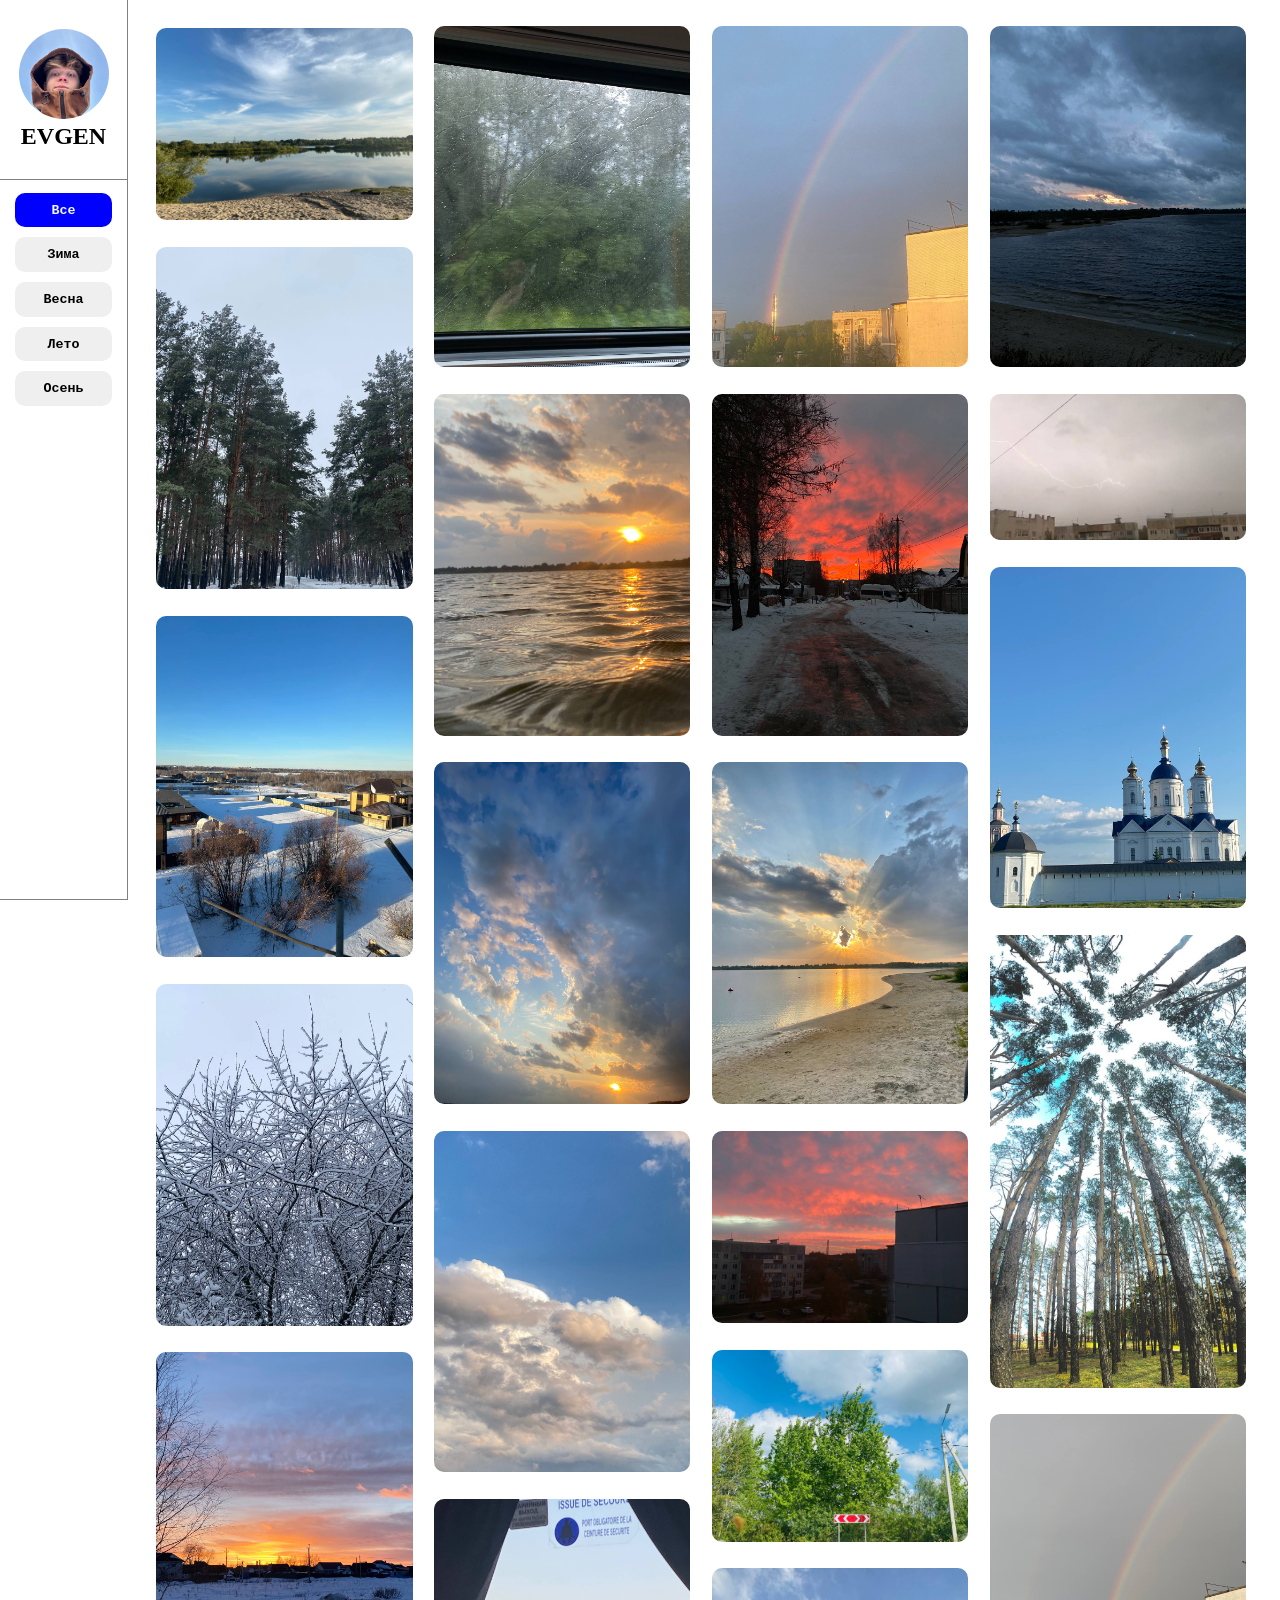
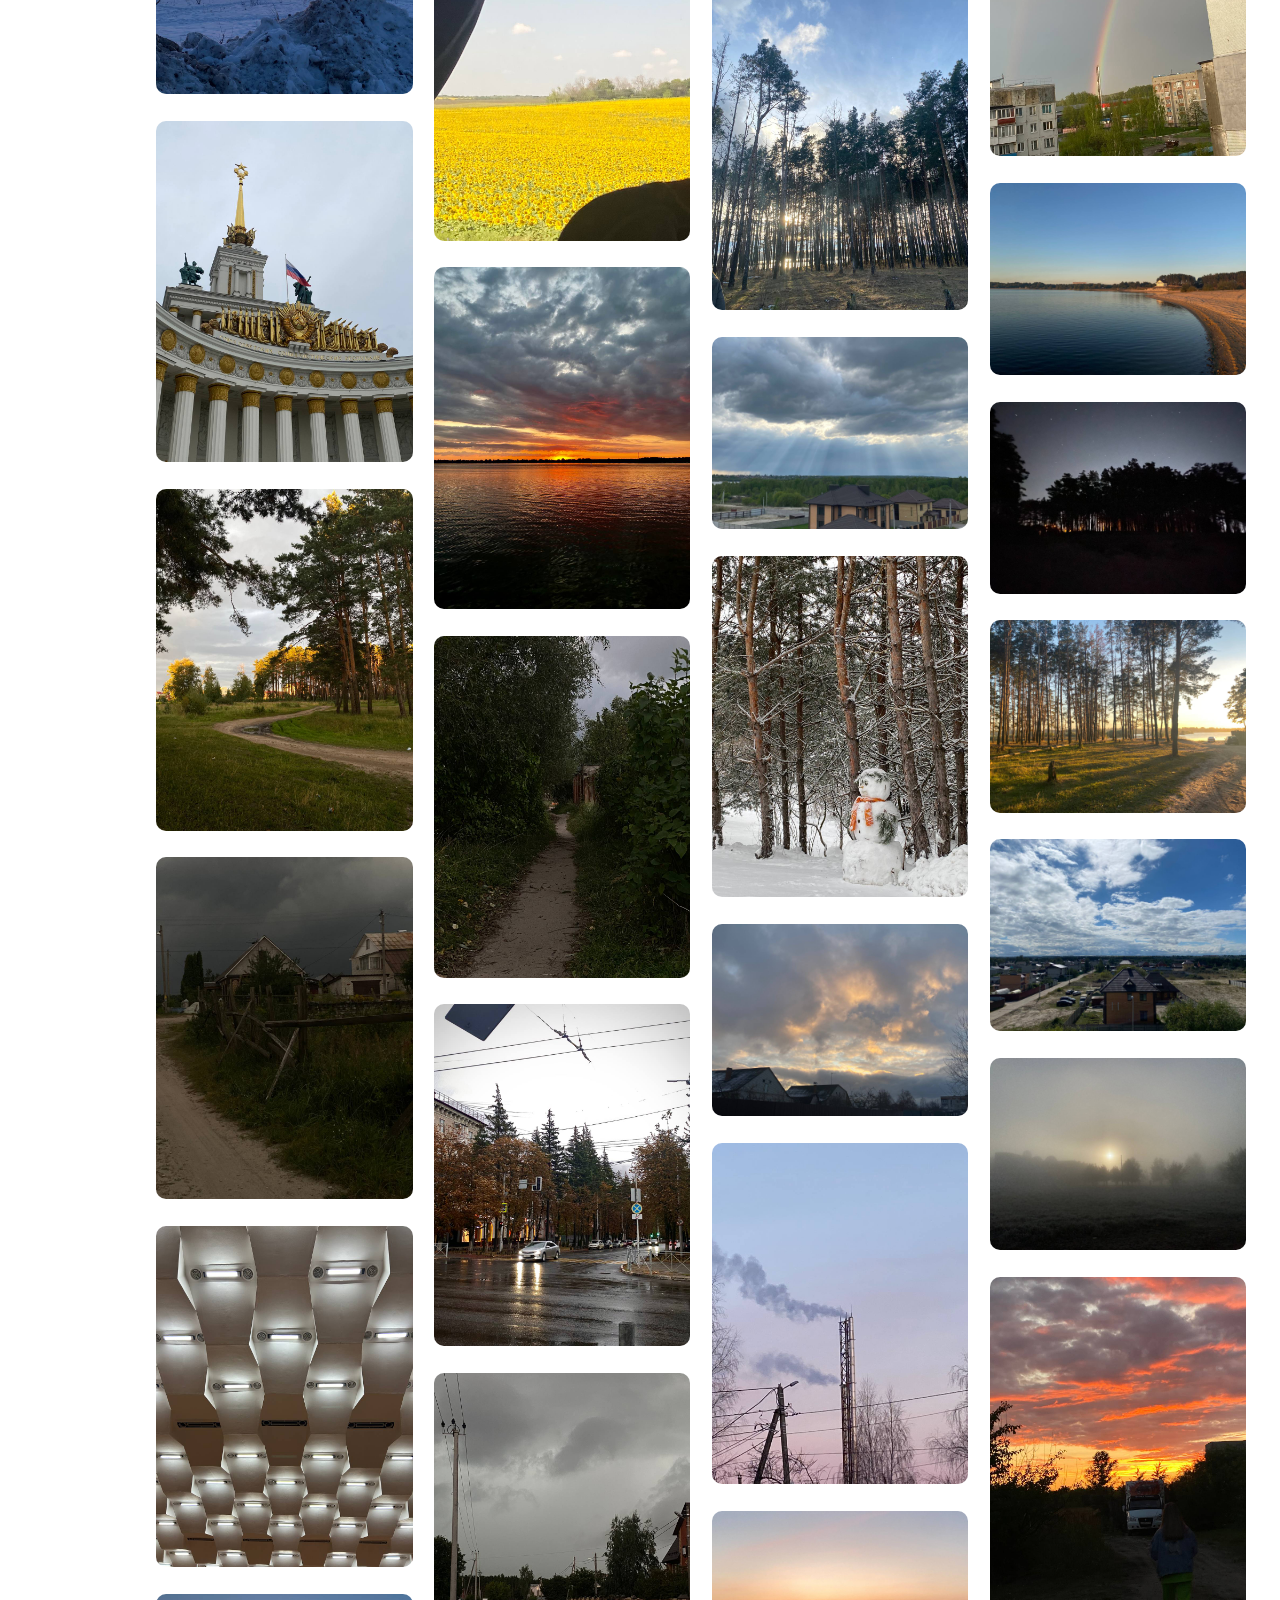
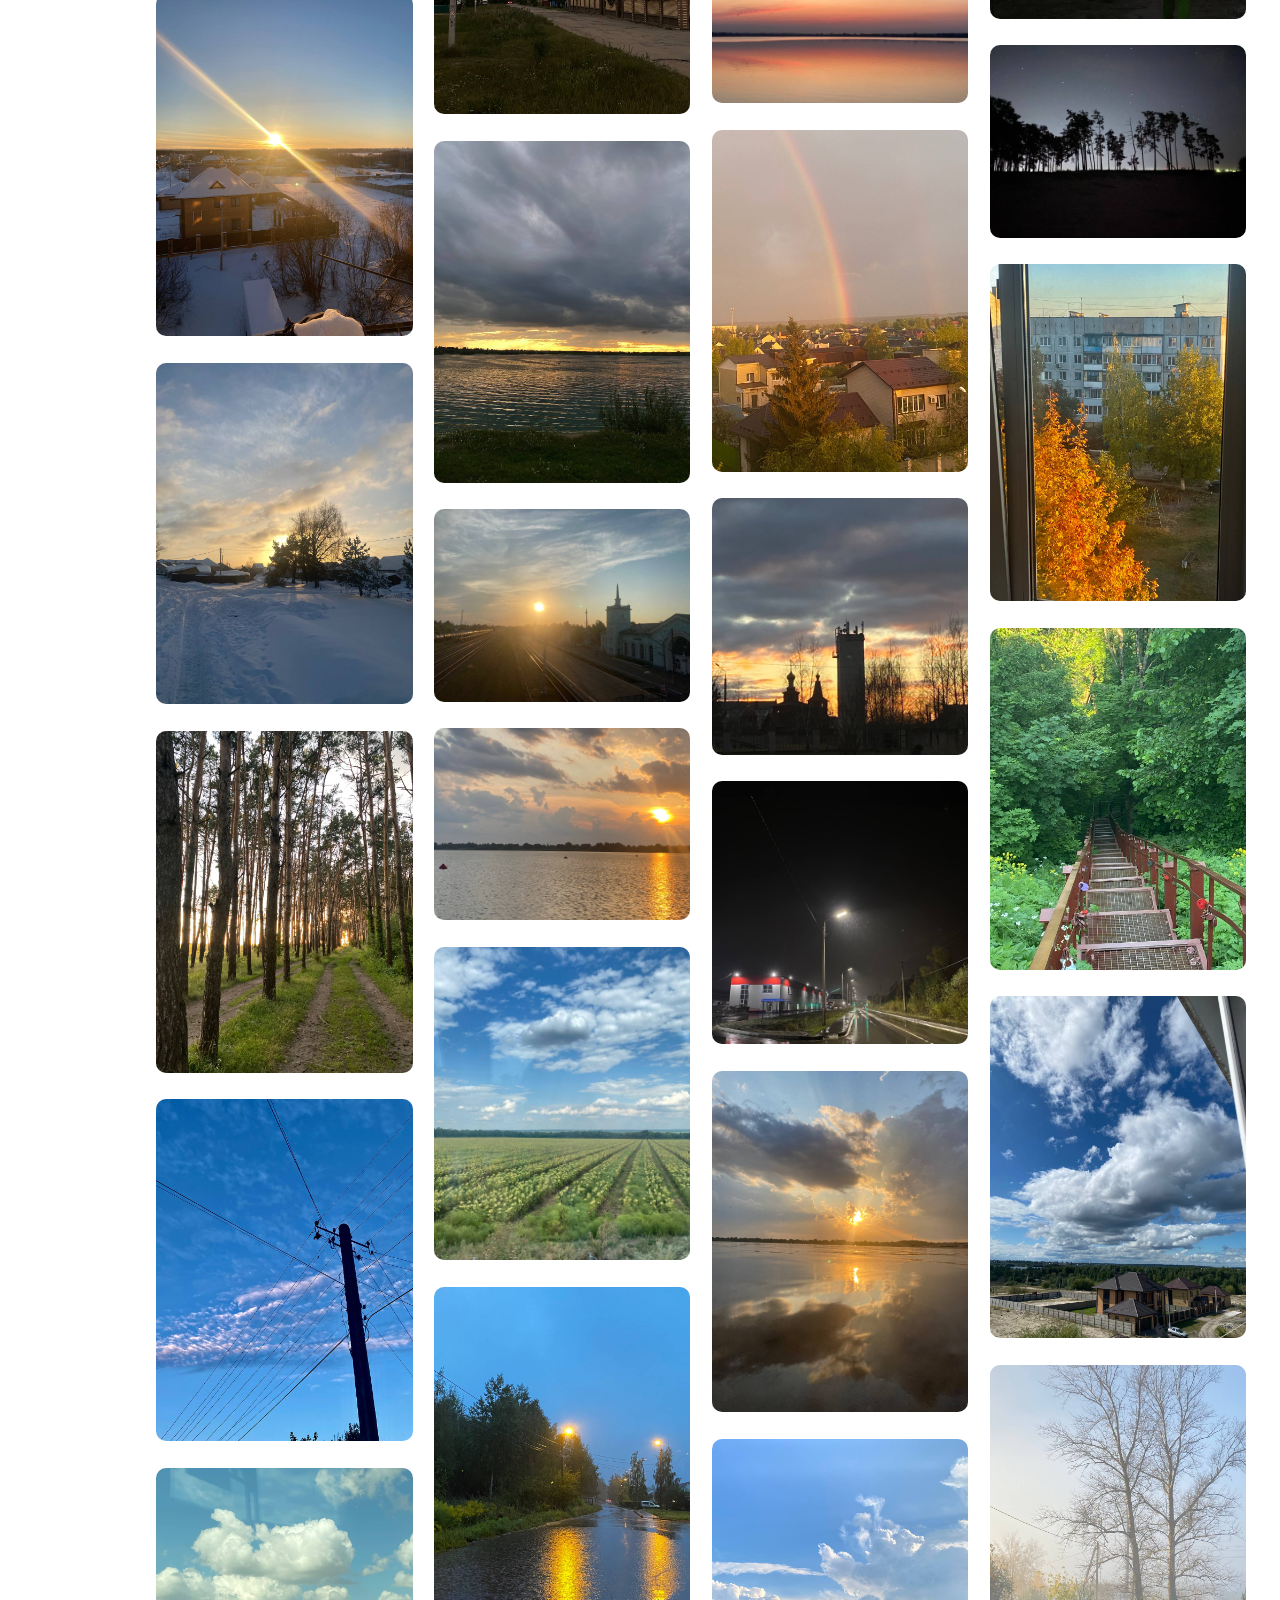
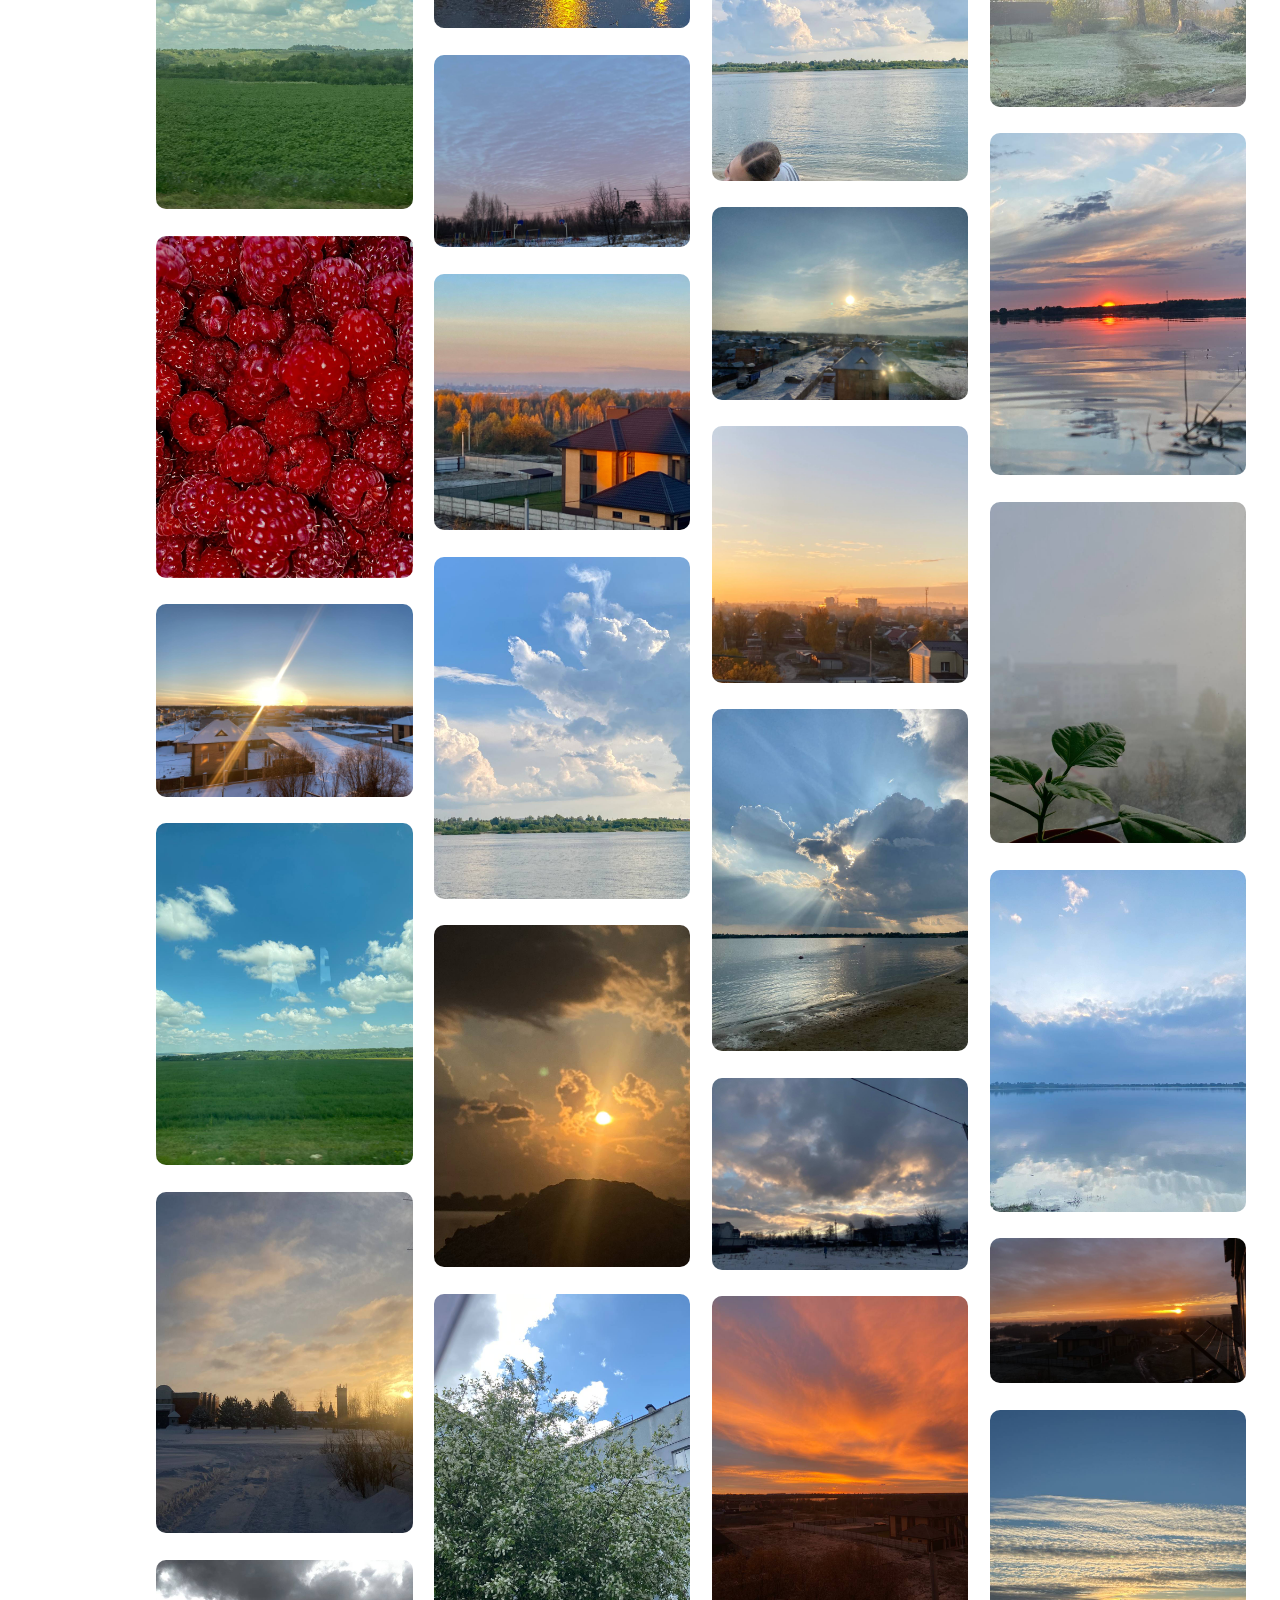
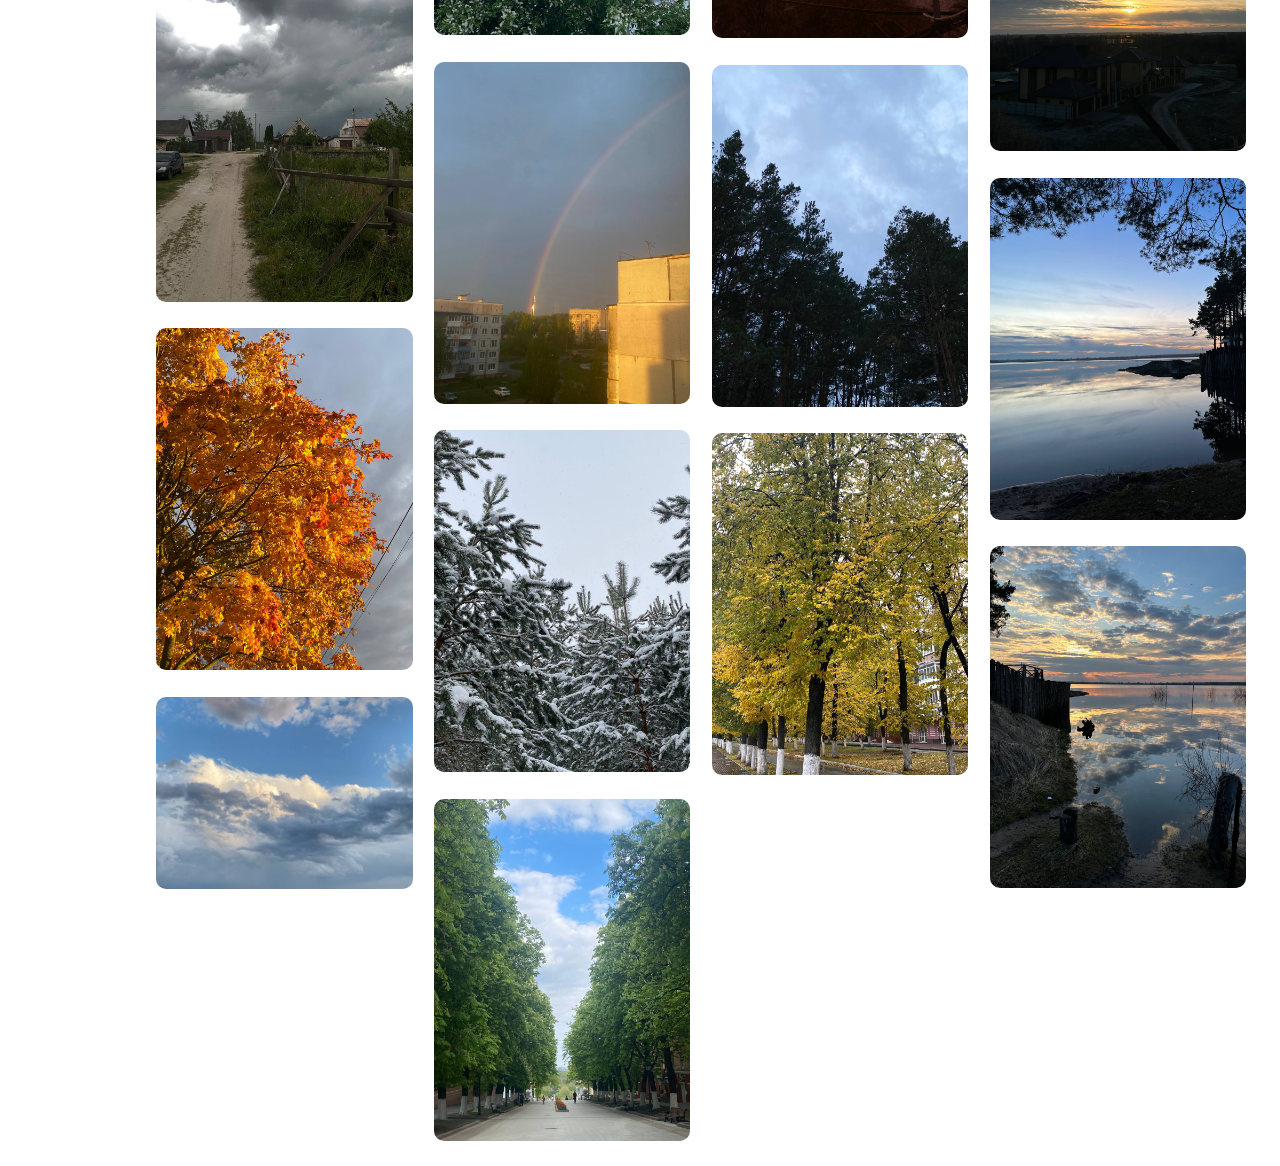
==== commit f08f4a2a: "dddd" ====
--- a/index.html
+++ b/index.html
@@ -112,6 +112,7 @@
             <img class="photo osen" src="./images/photo_91_2024-03-27_22-32-34.jpg" alt="">
             <img class="photo vesna" src="./images/photo_92.jpg" alt="">
             <img class="photo vesna" src="./images/photo_93.jpg" alt="">
+            <img class="photo vesna" src="./images/photo_94jpg.jpg" alt="">
 
         </main>
     
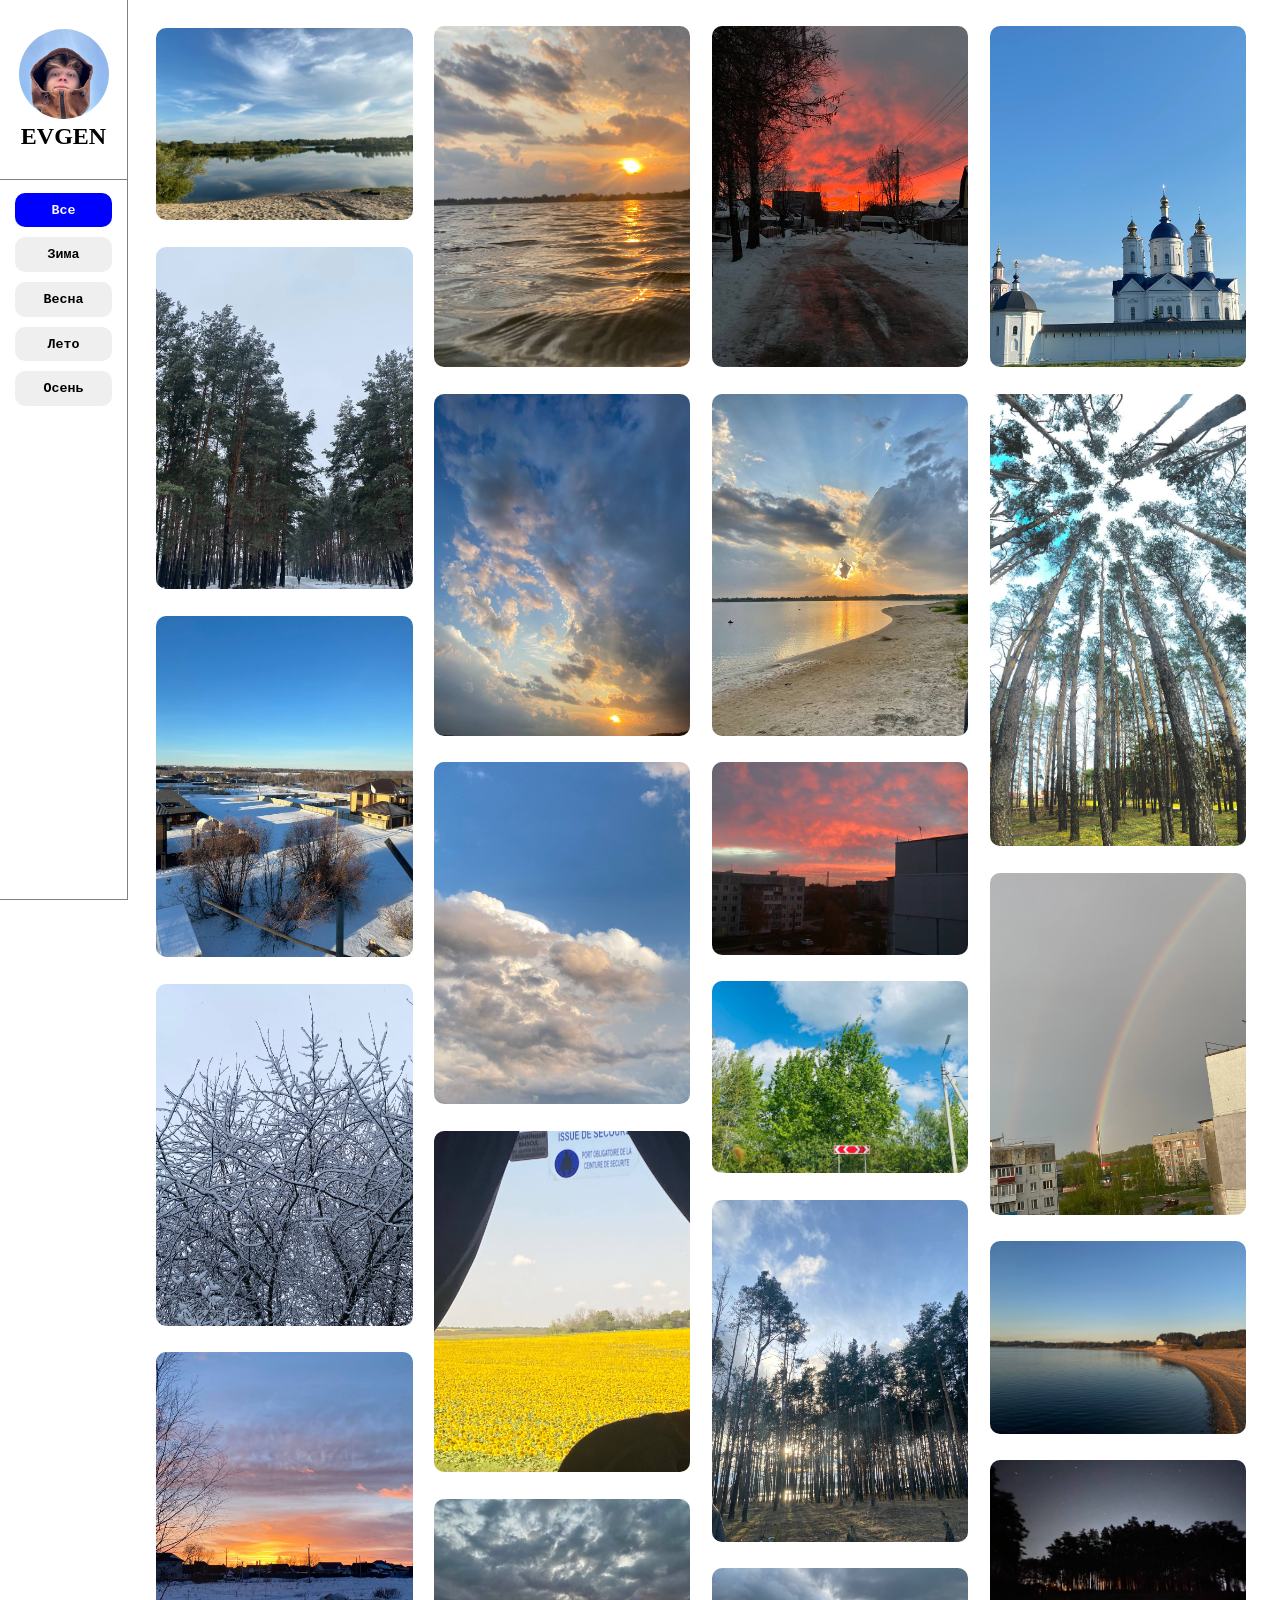
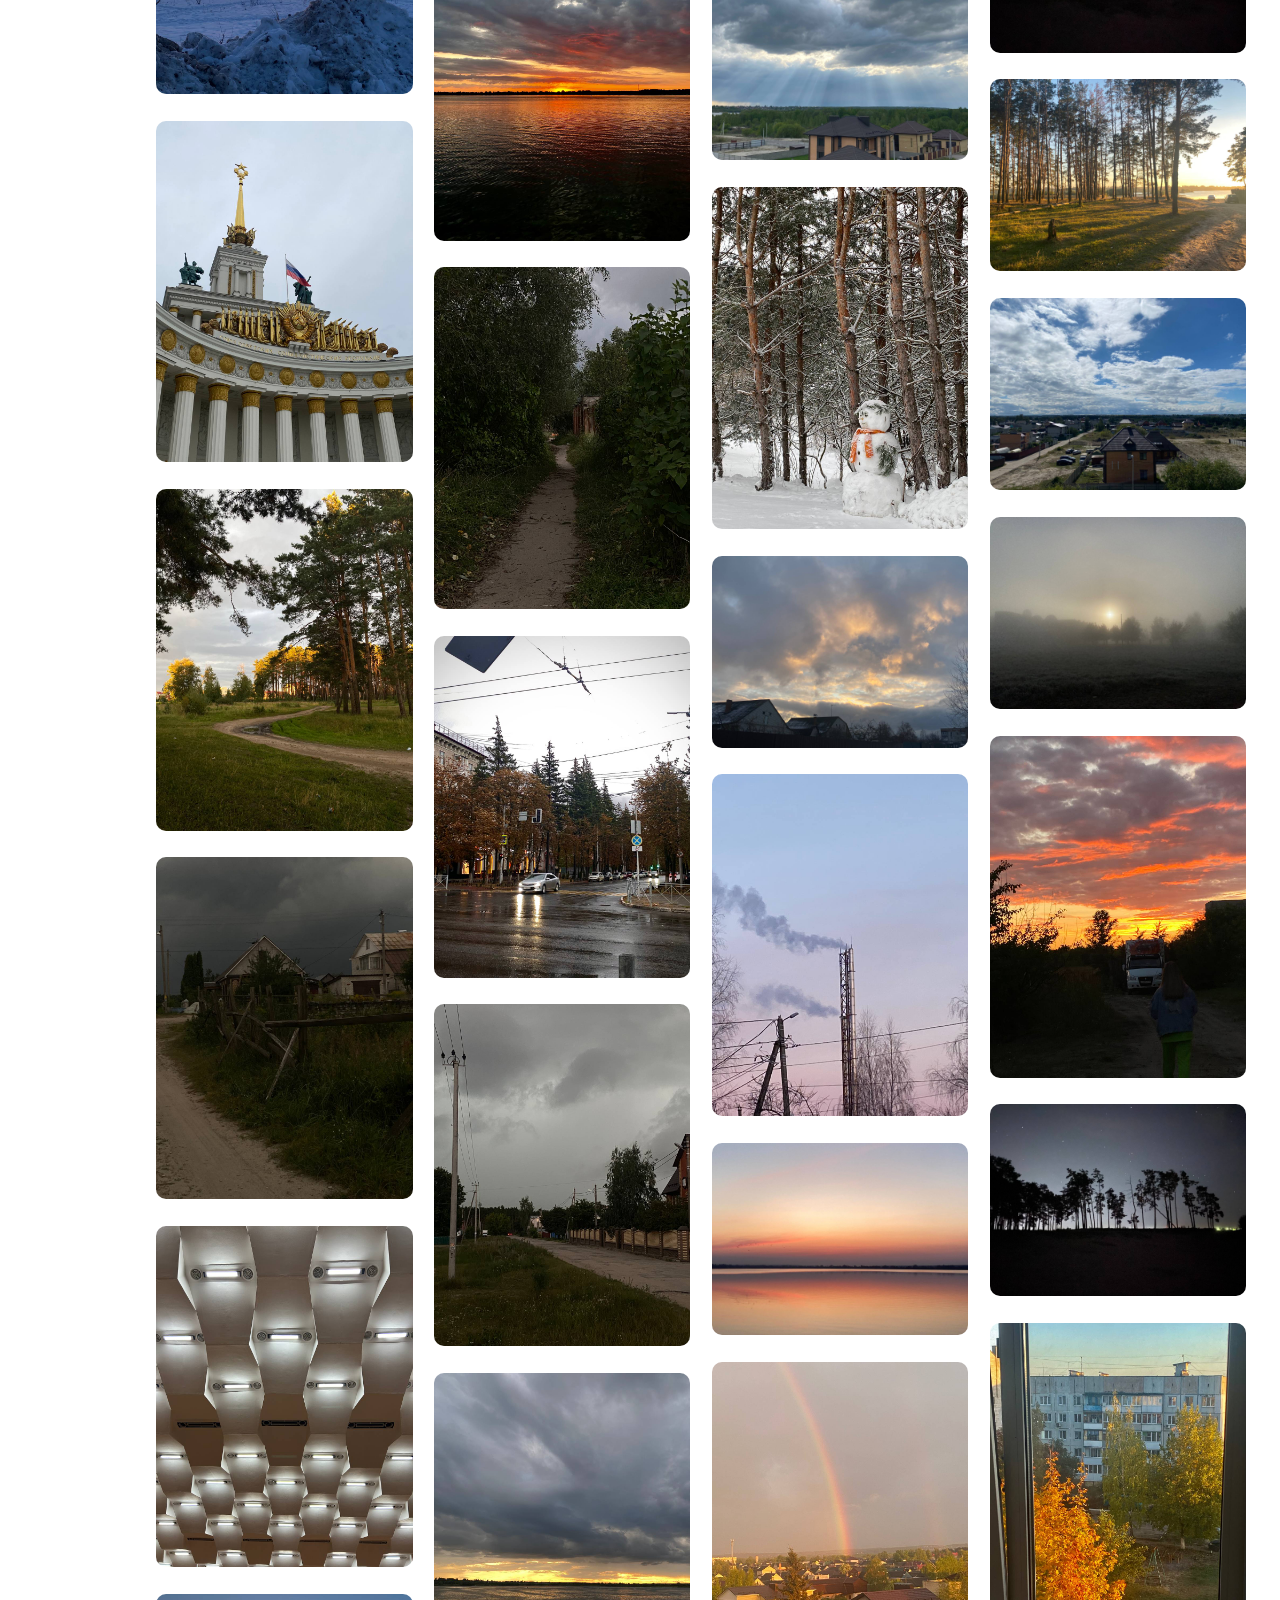
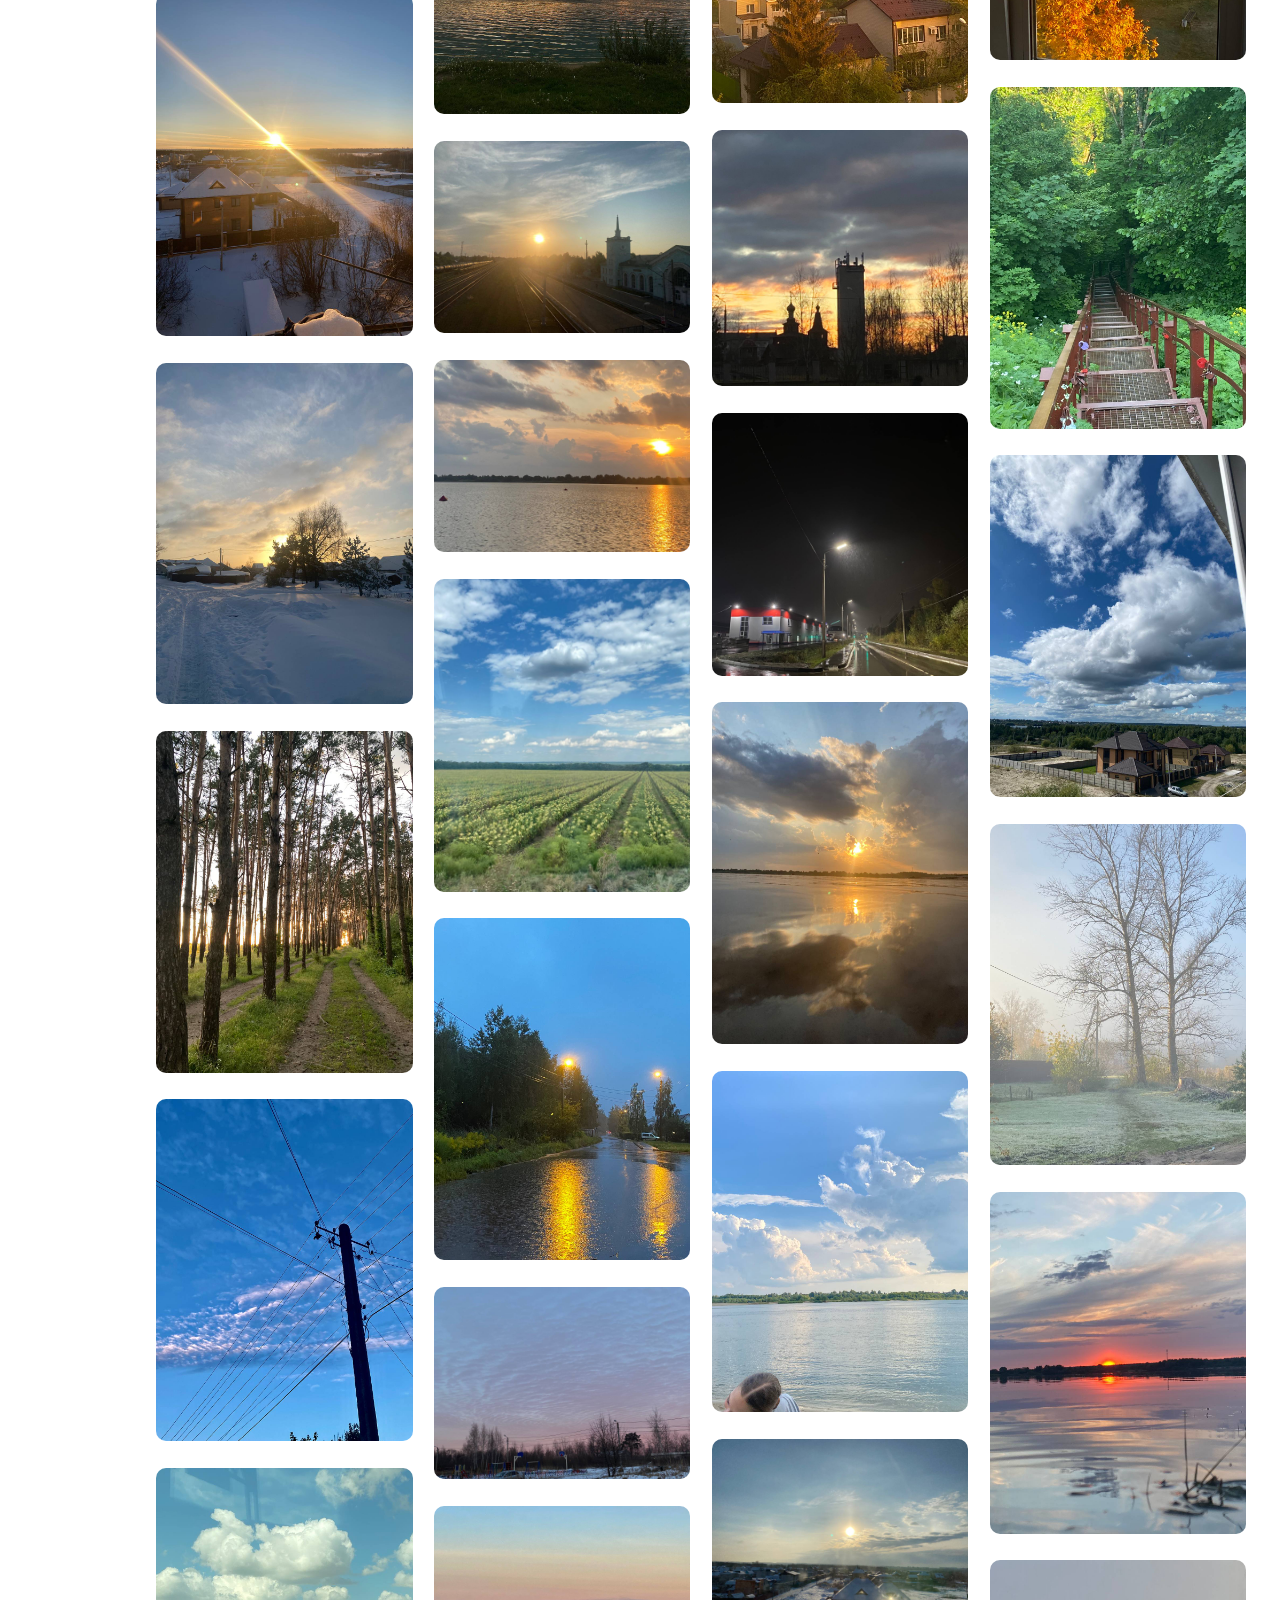
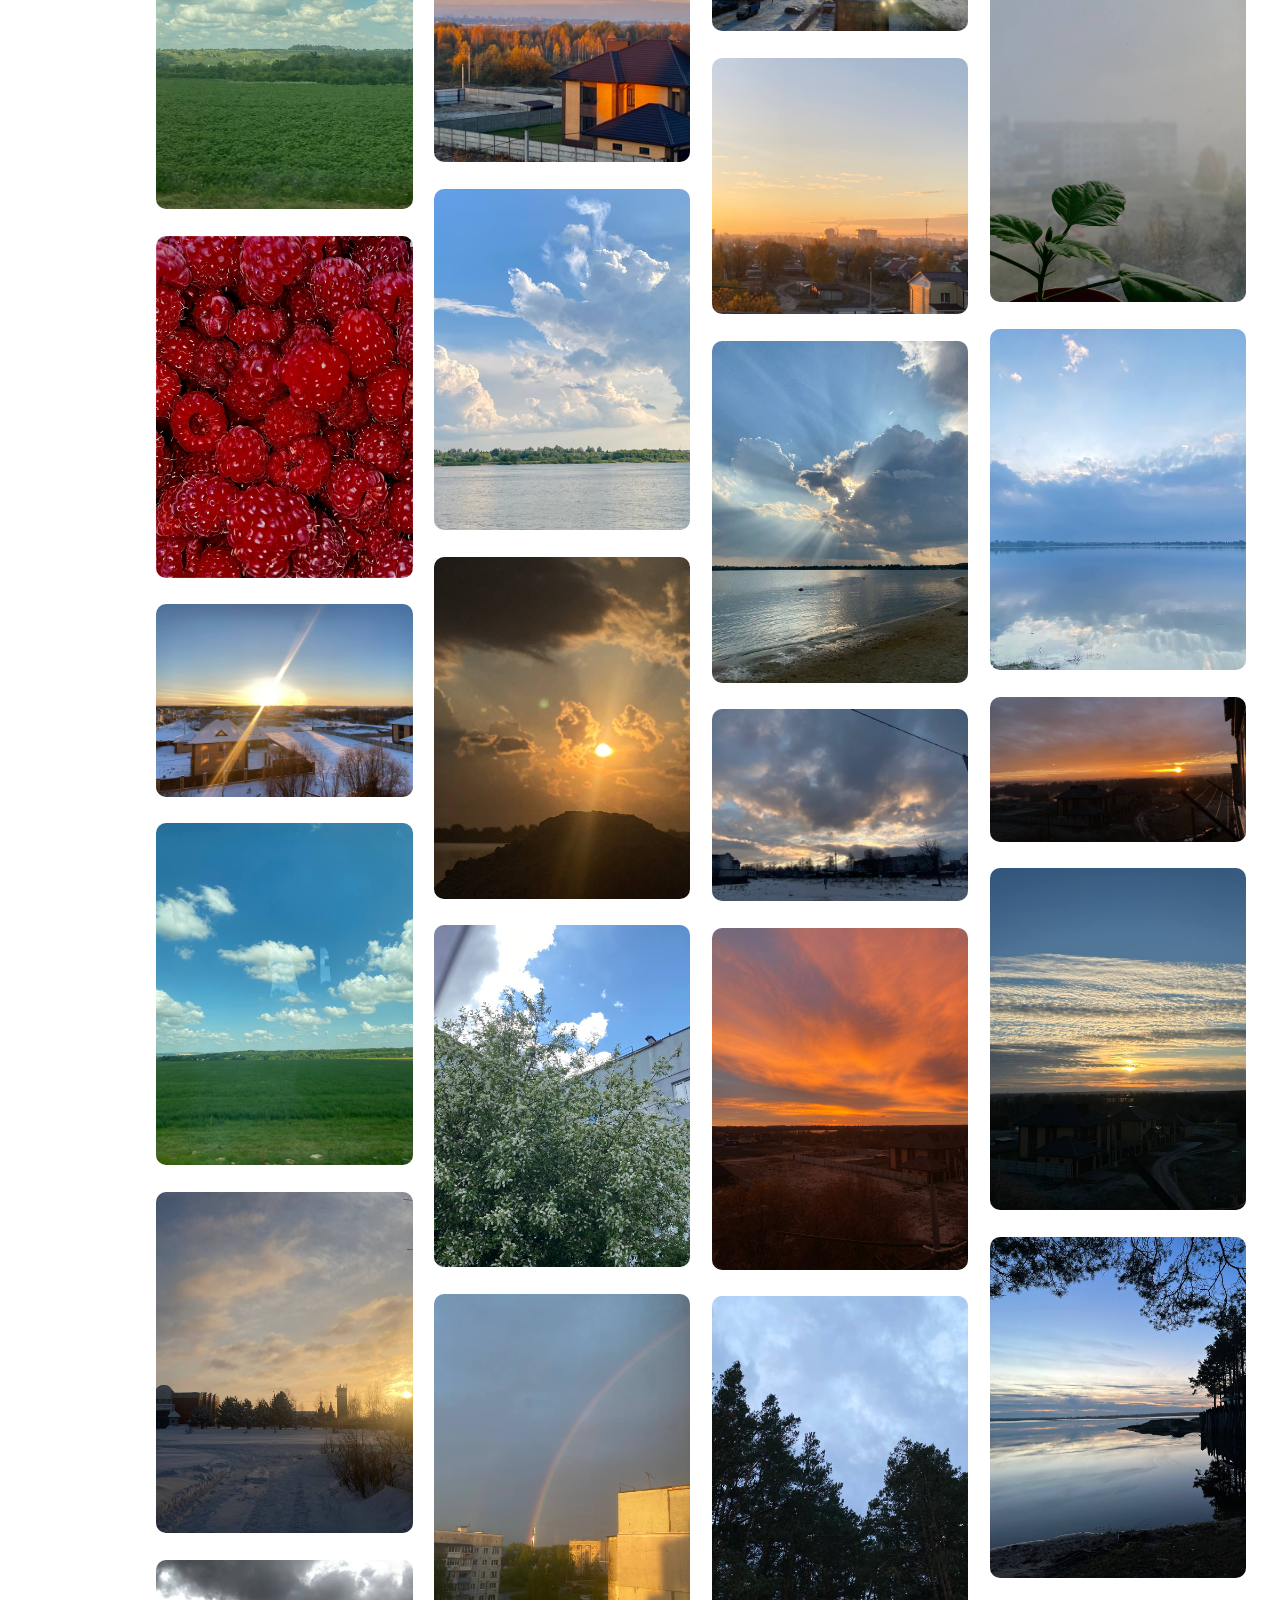
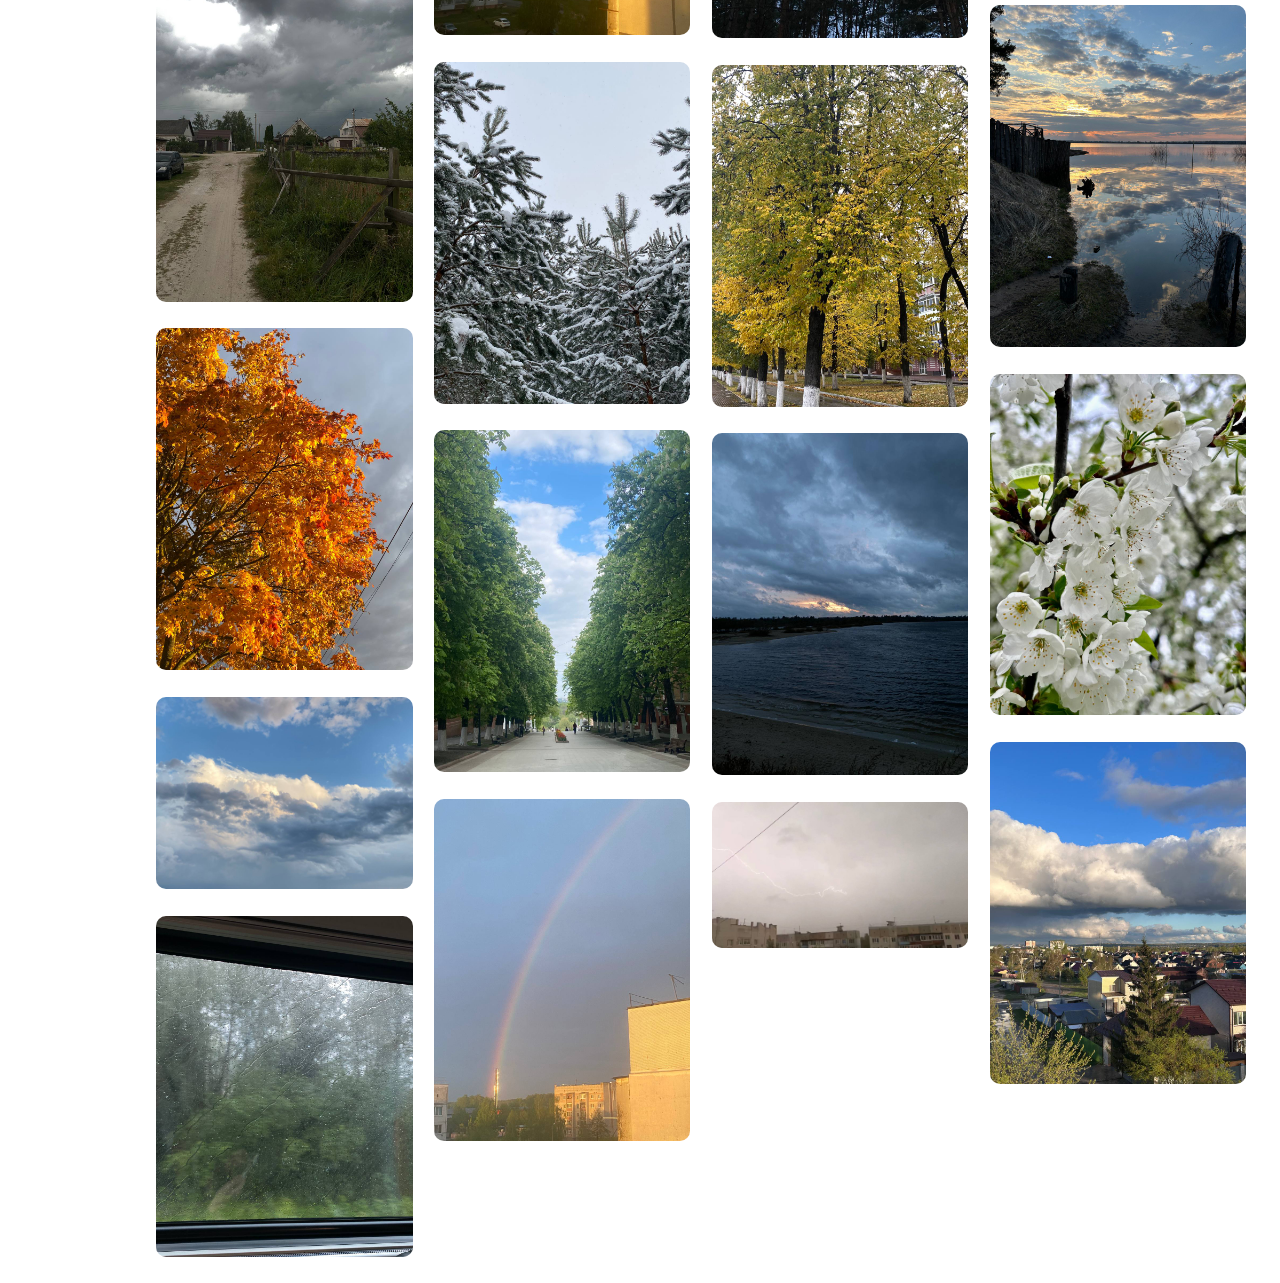
==== commit 1a58c97e: "+2" ====
--- a/index.html
+++ b/index.html
@@ -113,6 +113,8 @@
             <img class="photo vesna" src="./images/photo_92.jpg" alt="">
             <img class="photo vesna" src="./images/photo_93.jpg" alt="">
             <img class="photo vesna" src="./images/photo_94jpg.jpg" alt="">
+            <img class="photo vesna" src="./images/95.jpg" alt="">
+            <img class="photo vesna" src="./images/96.jpg" alt="">
 
         </main>
     
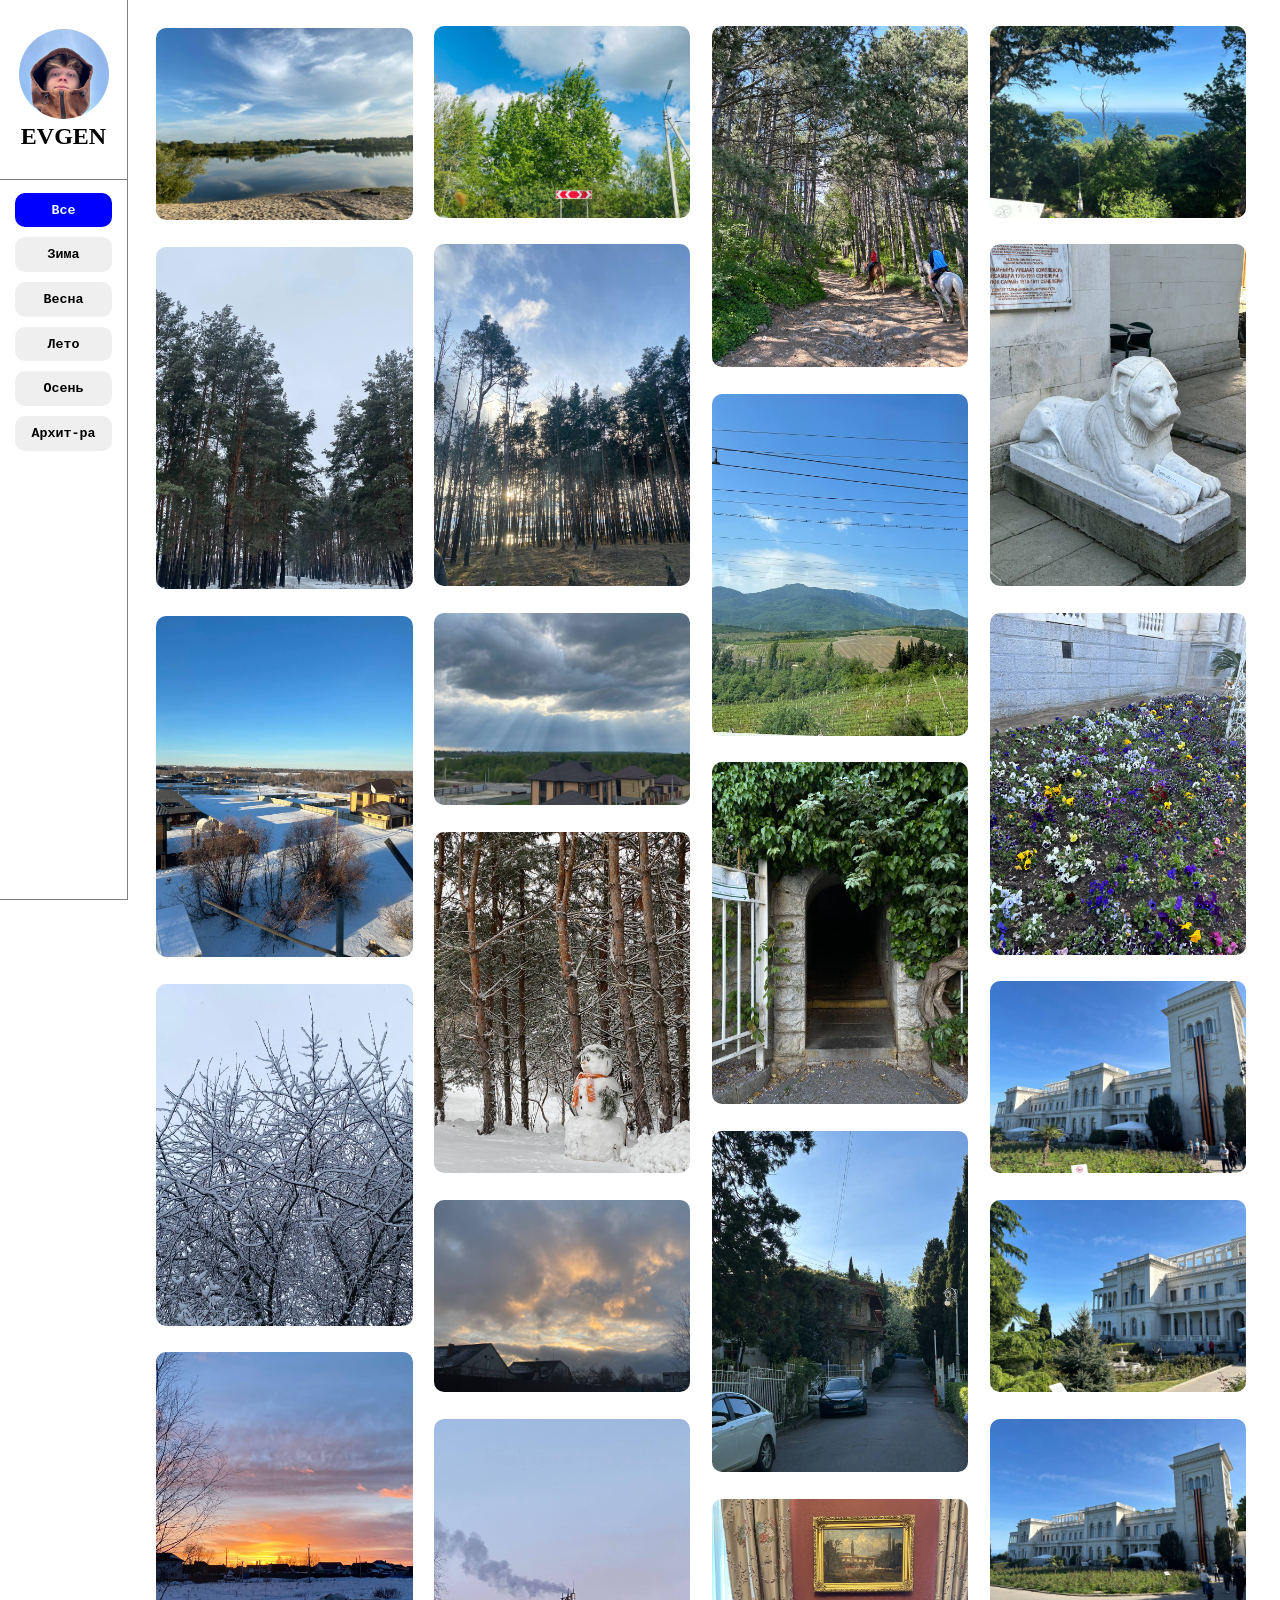
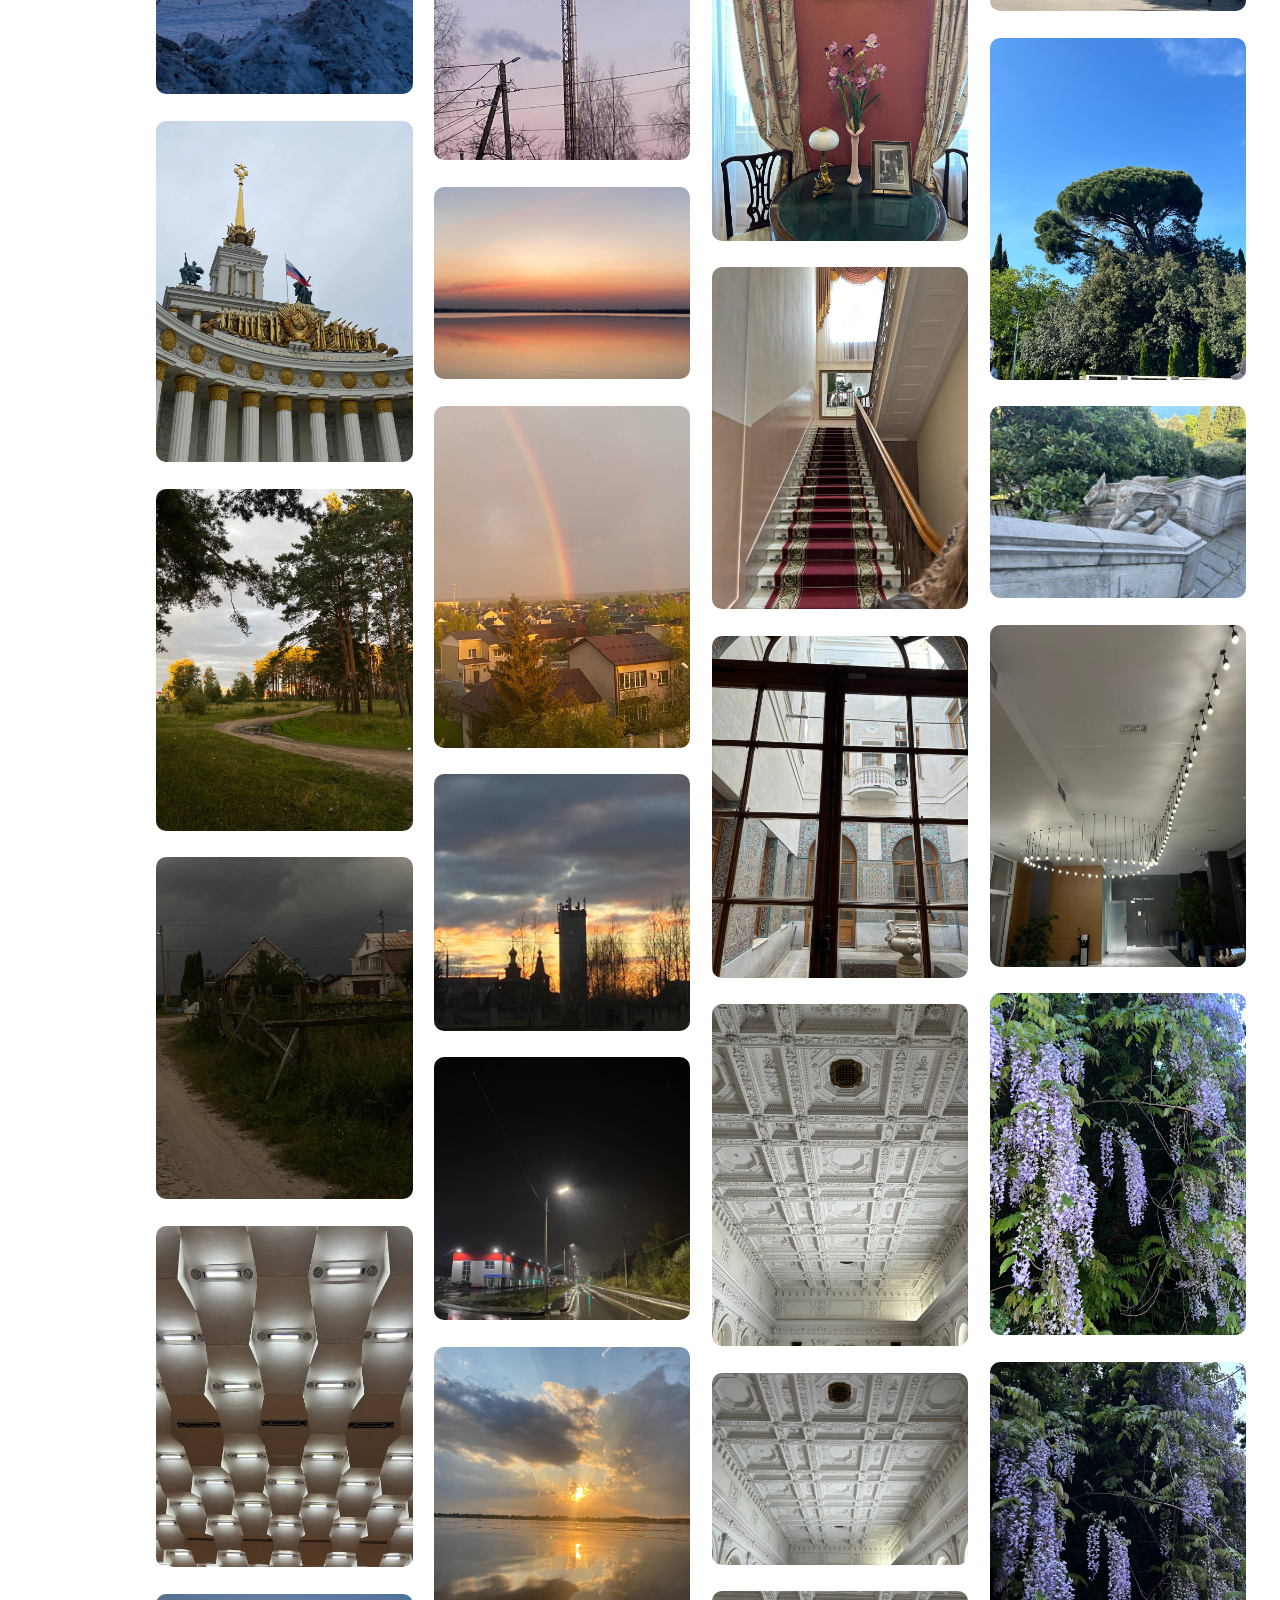
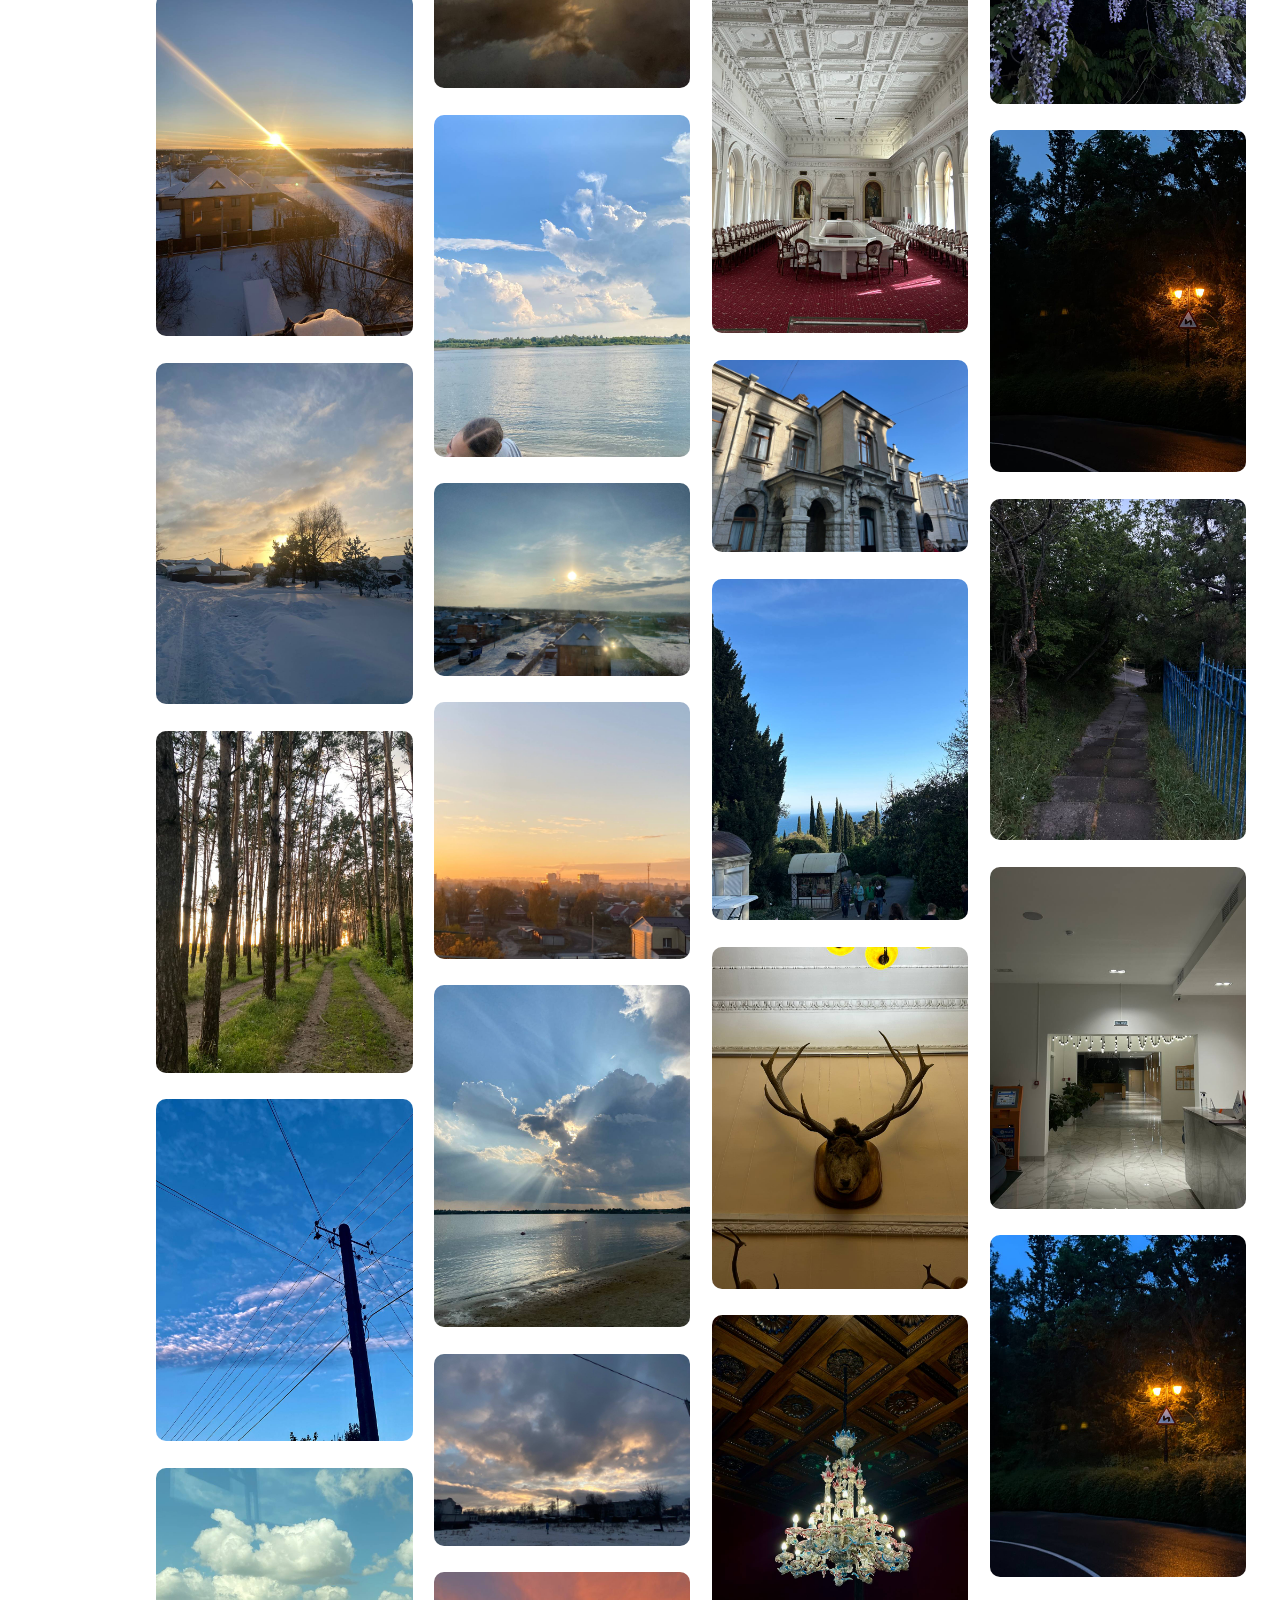
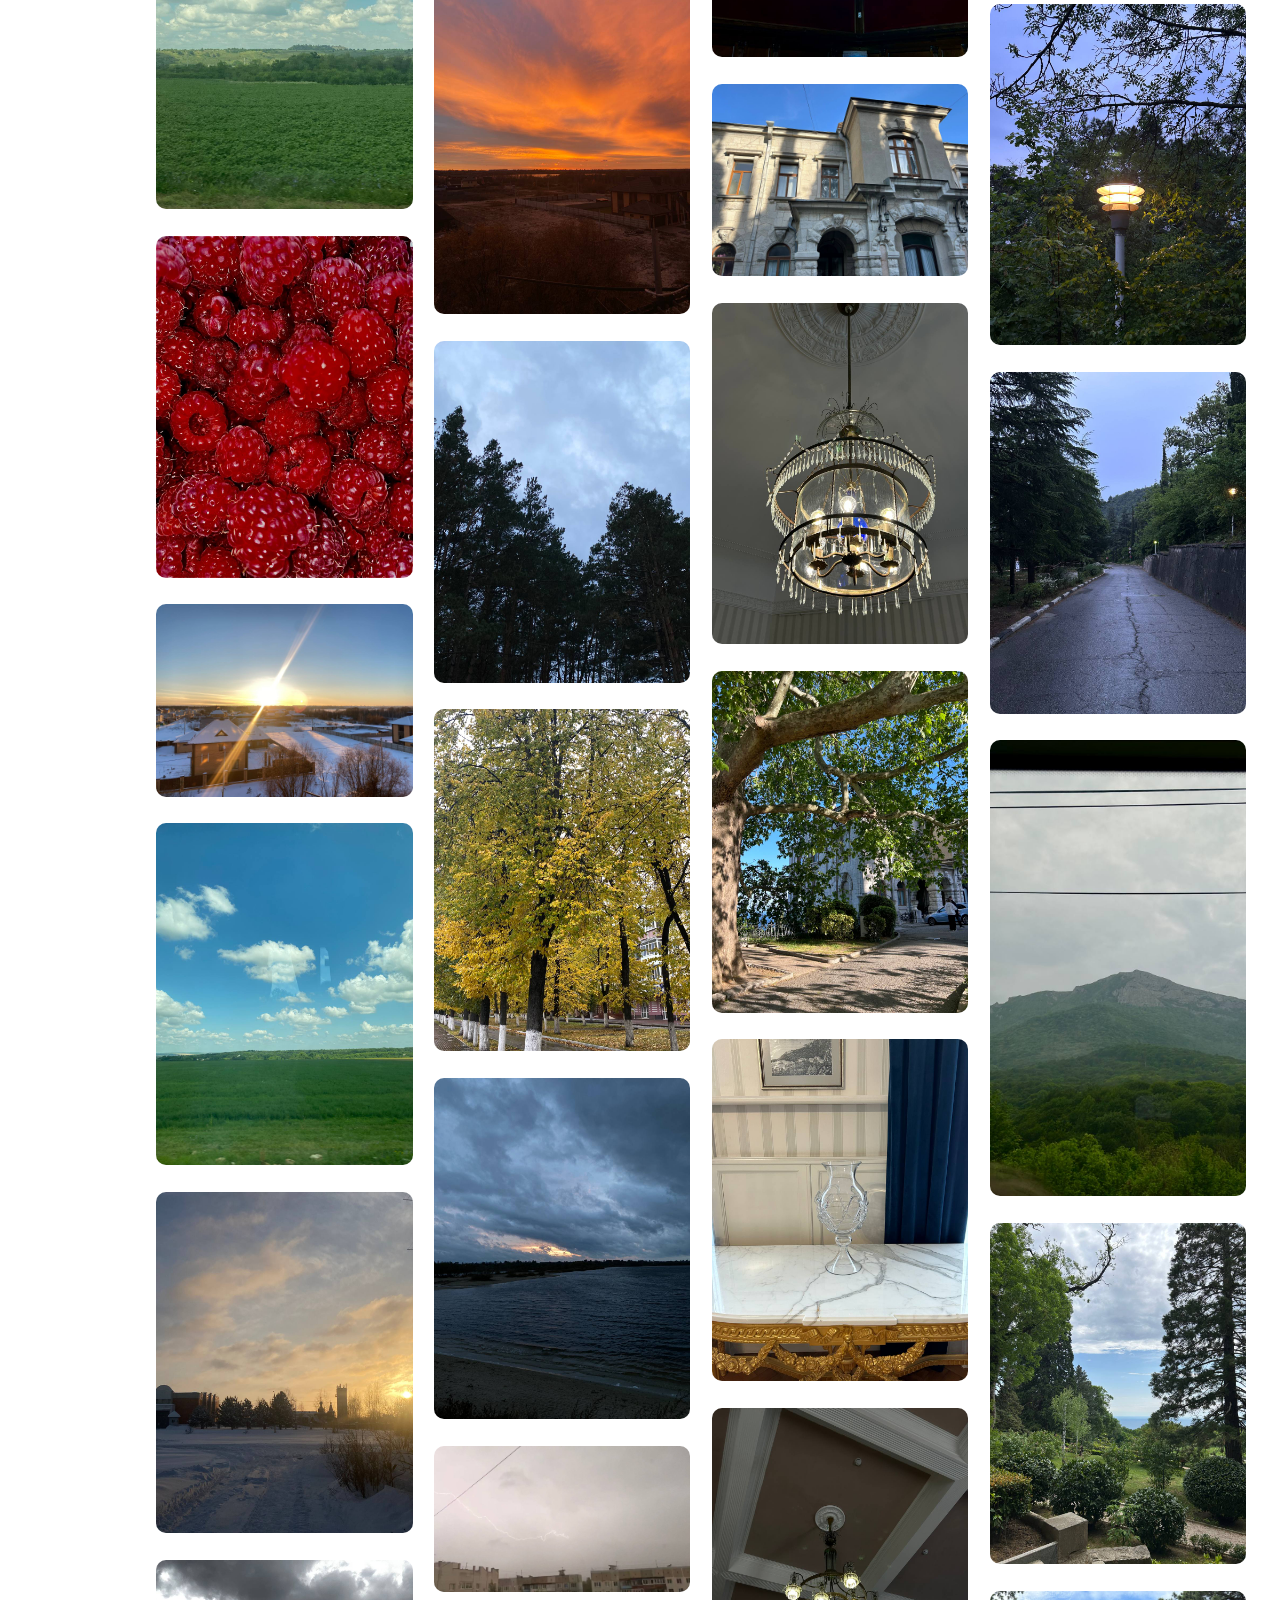
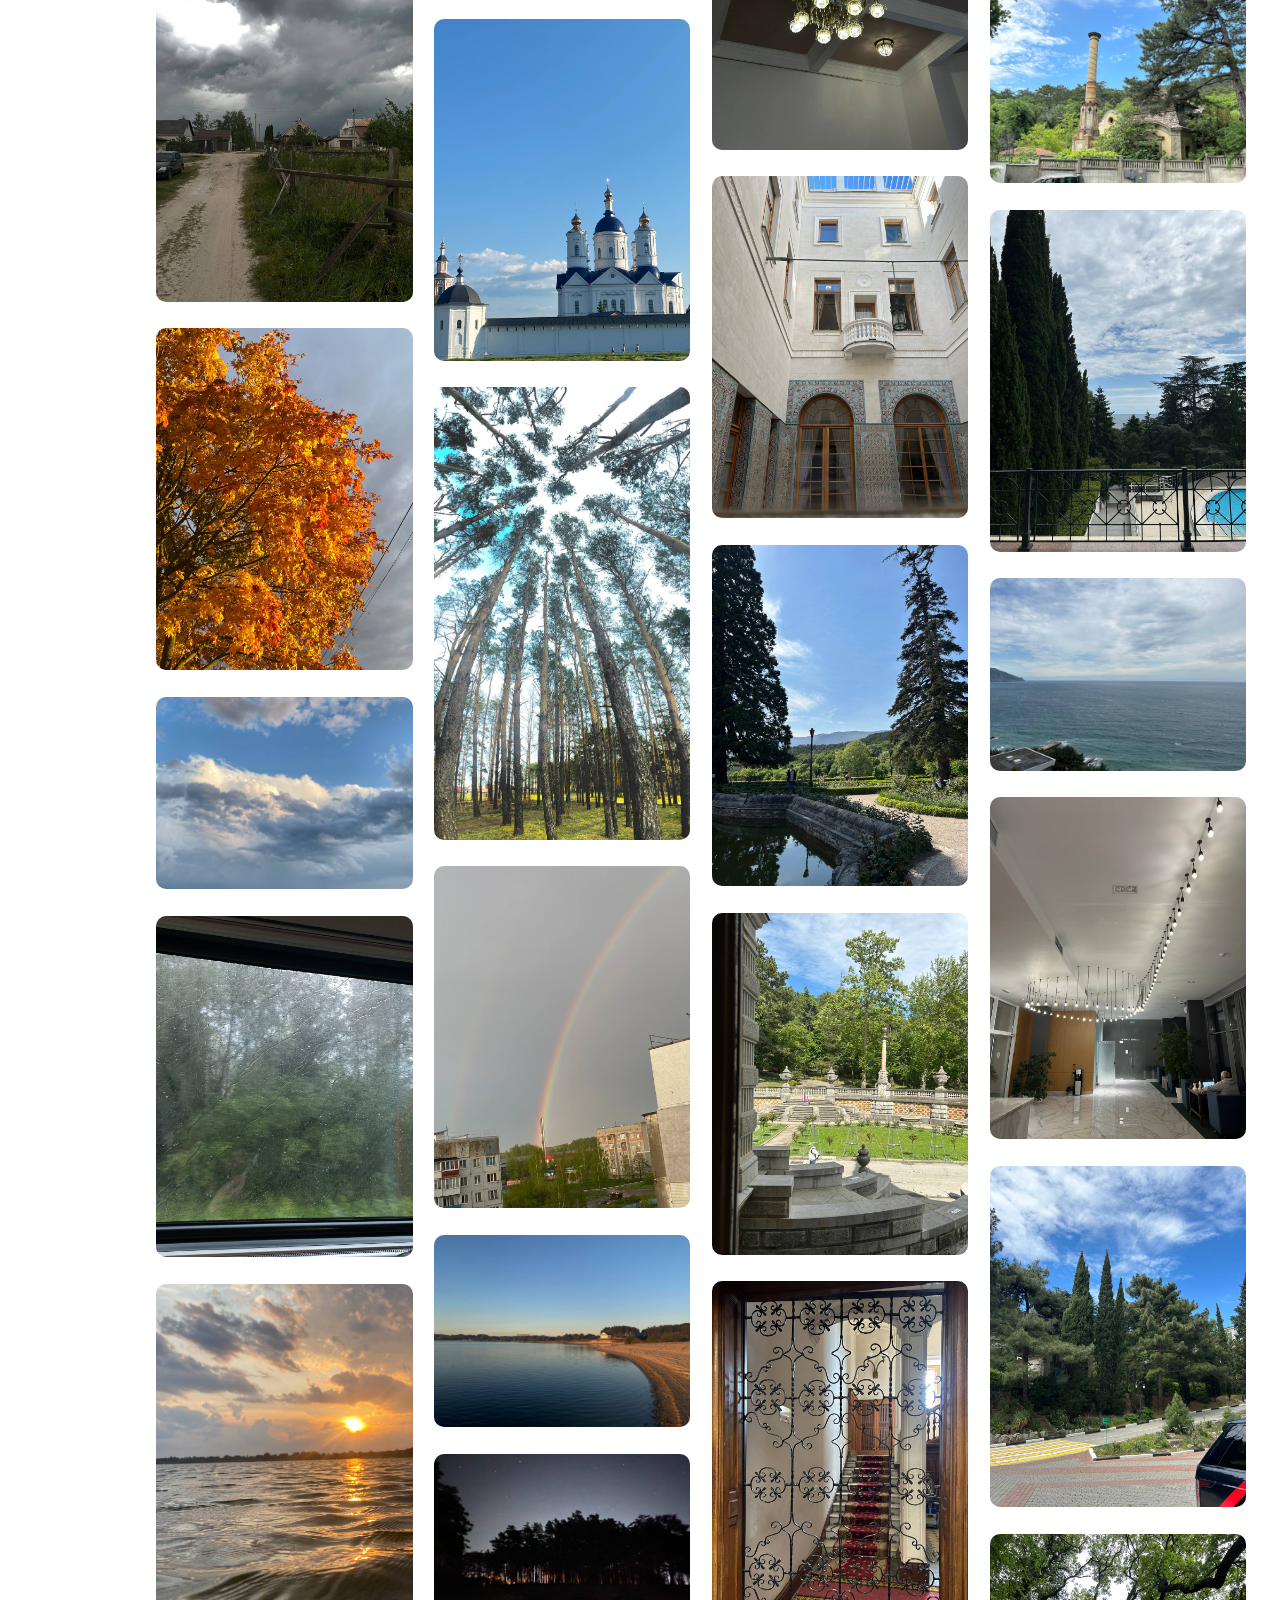
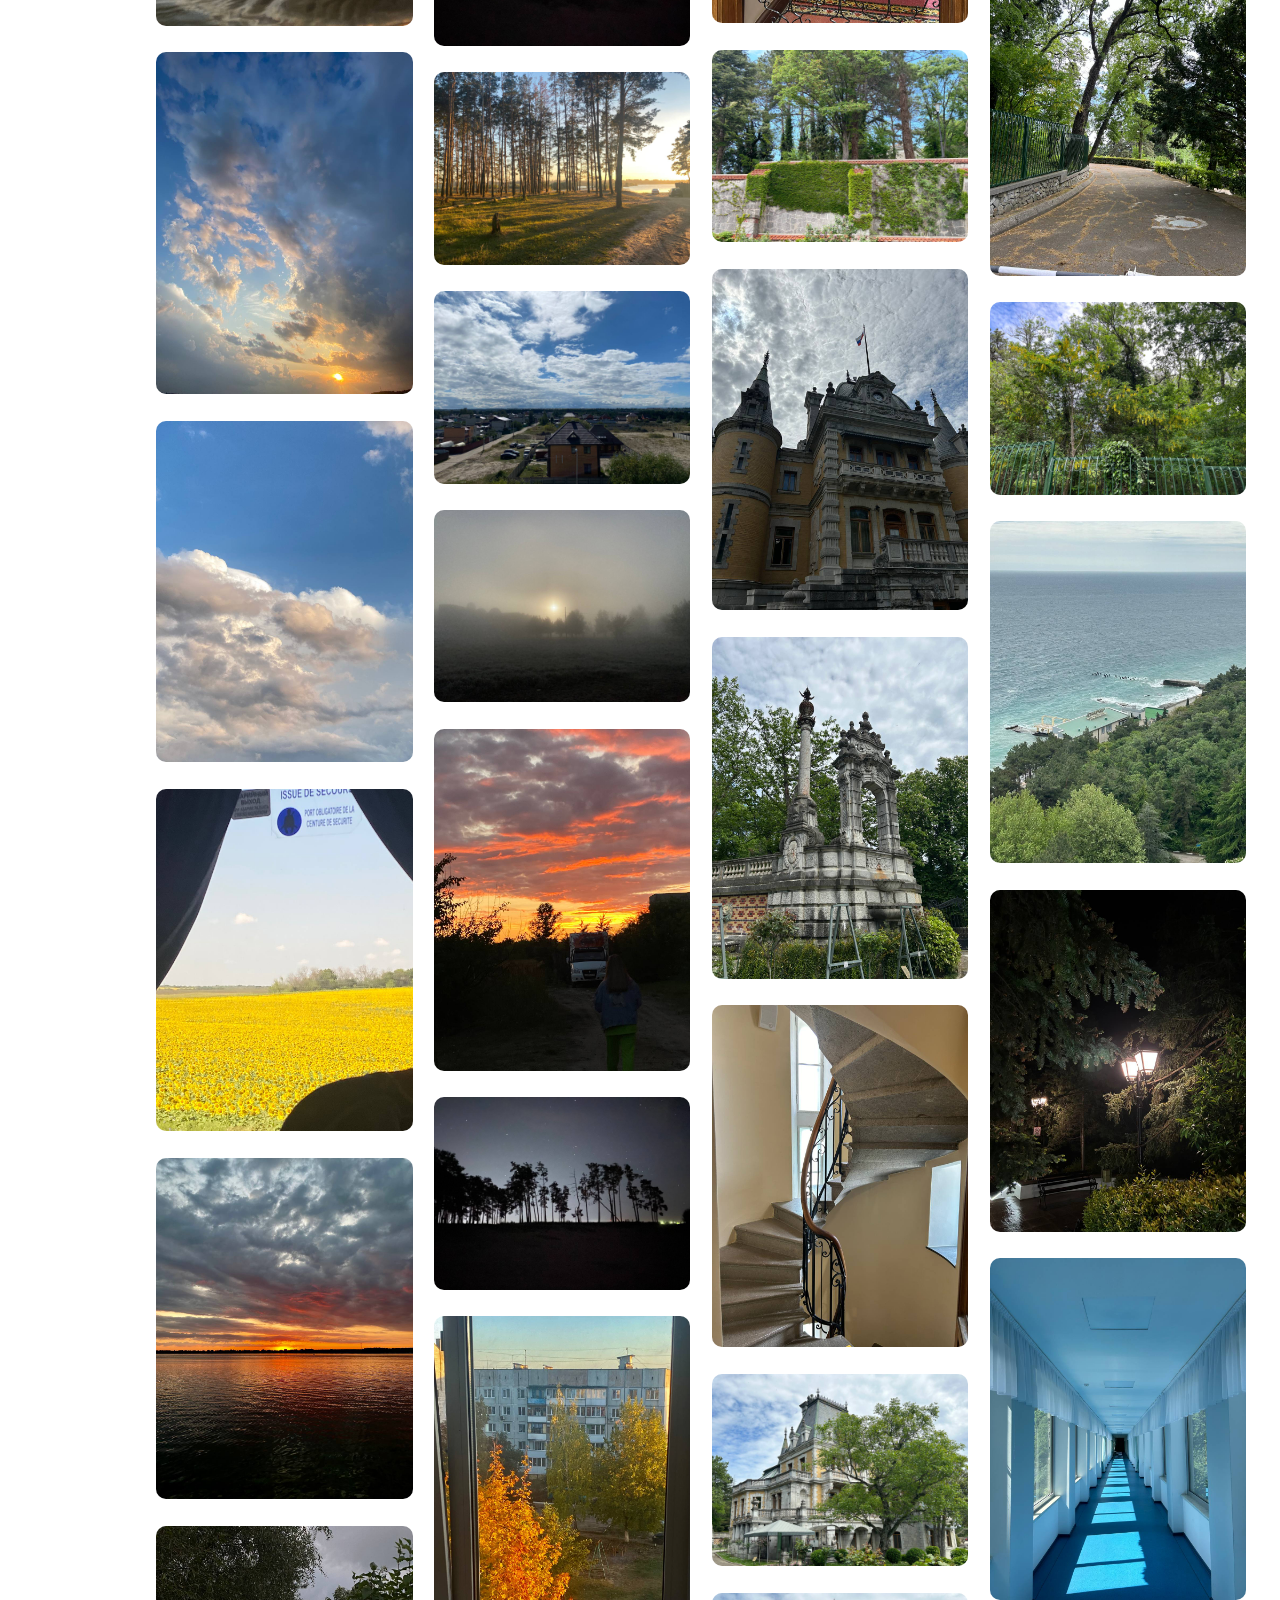
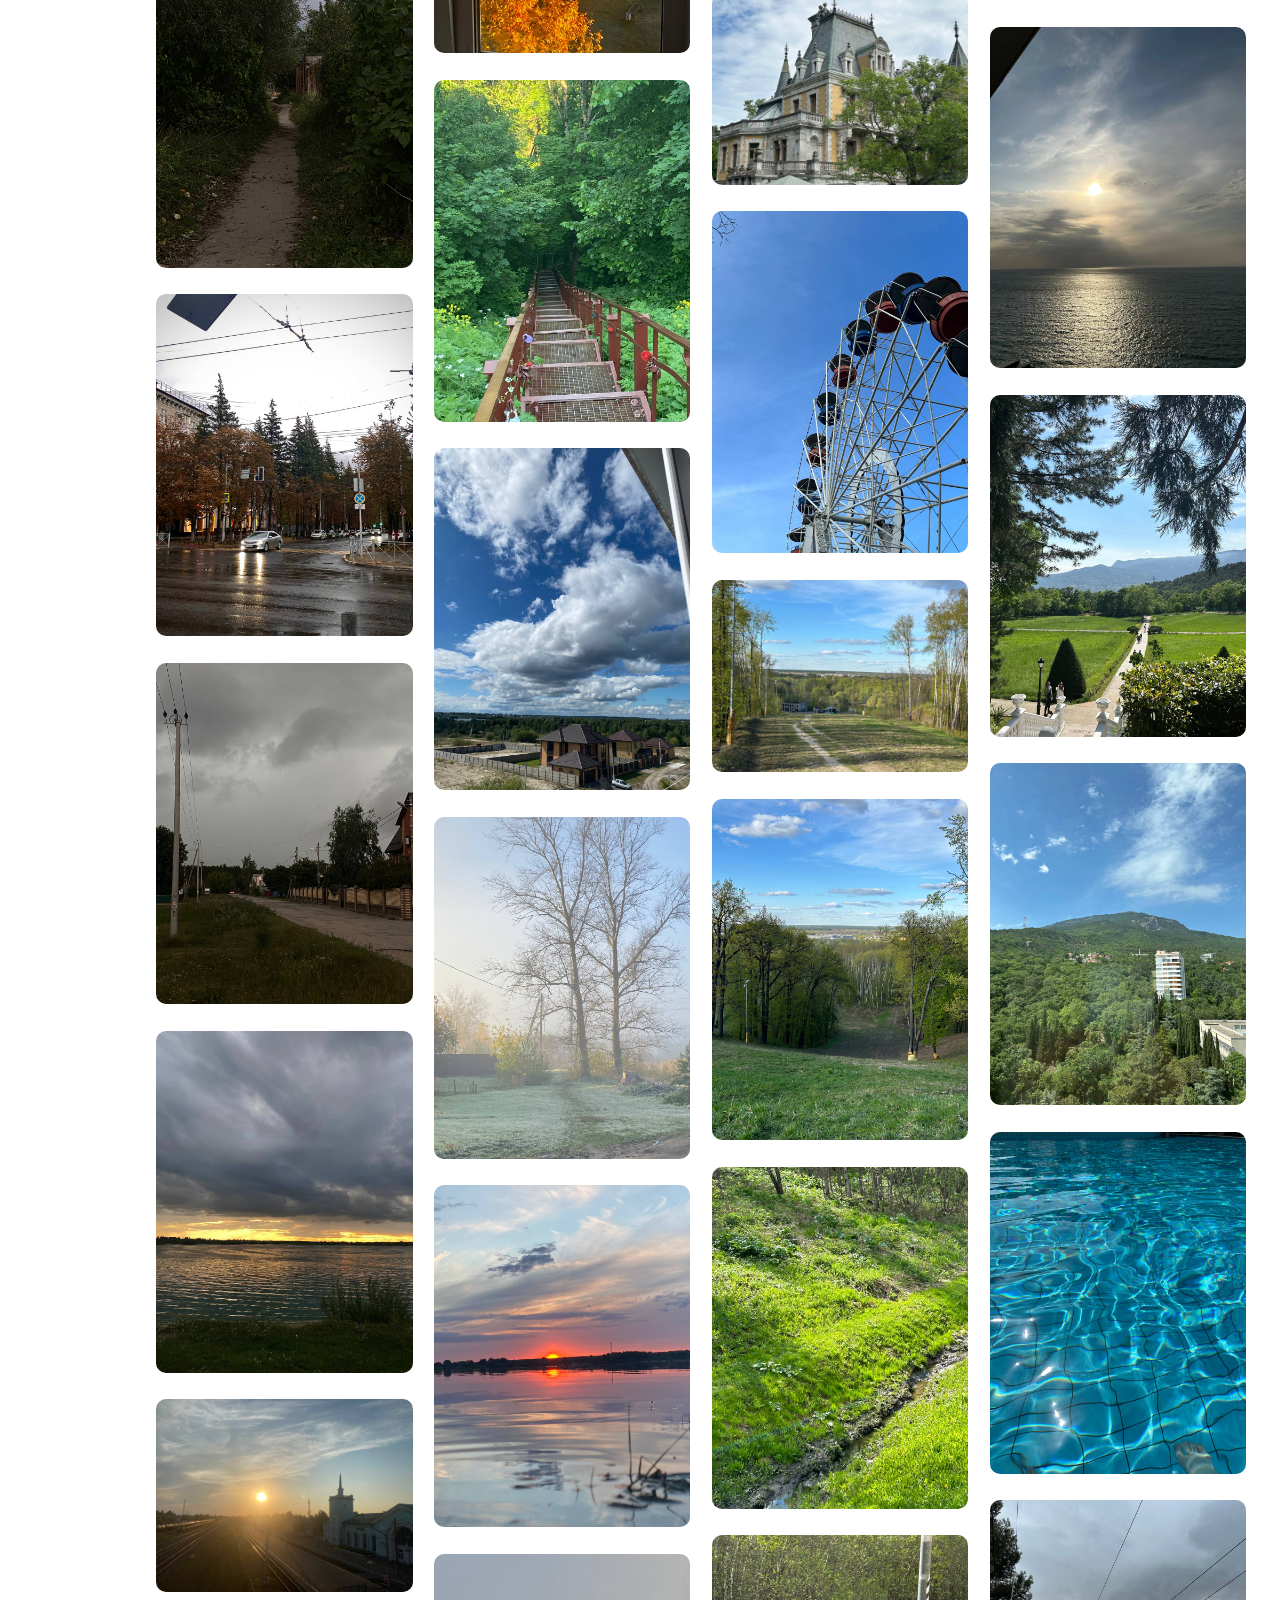
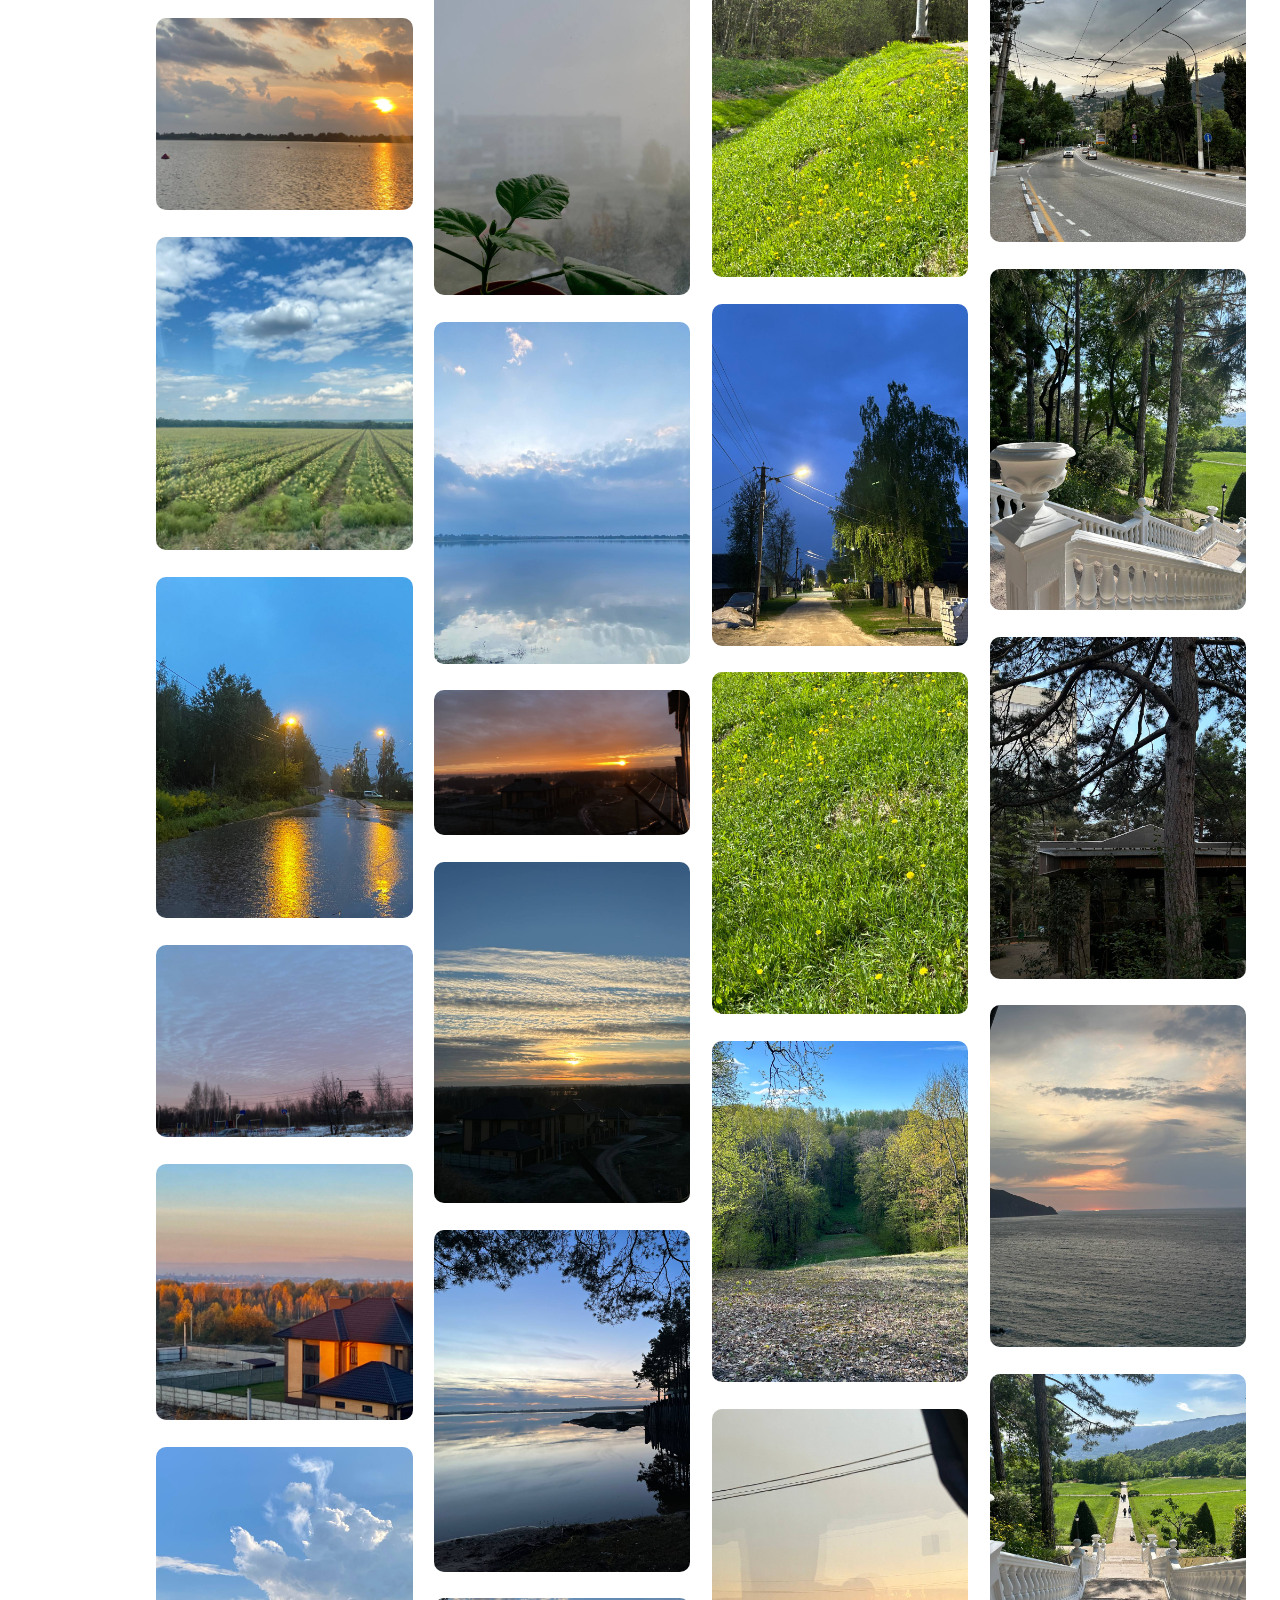
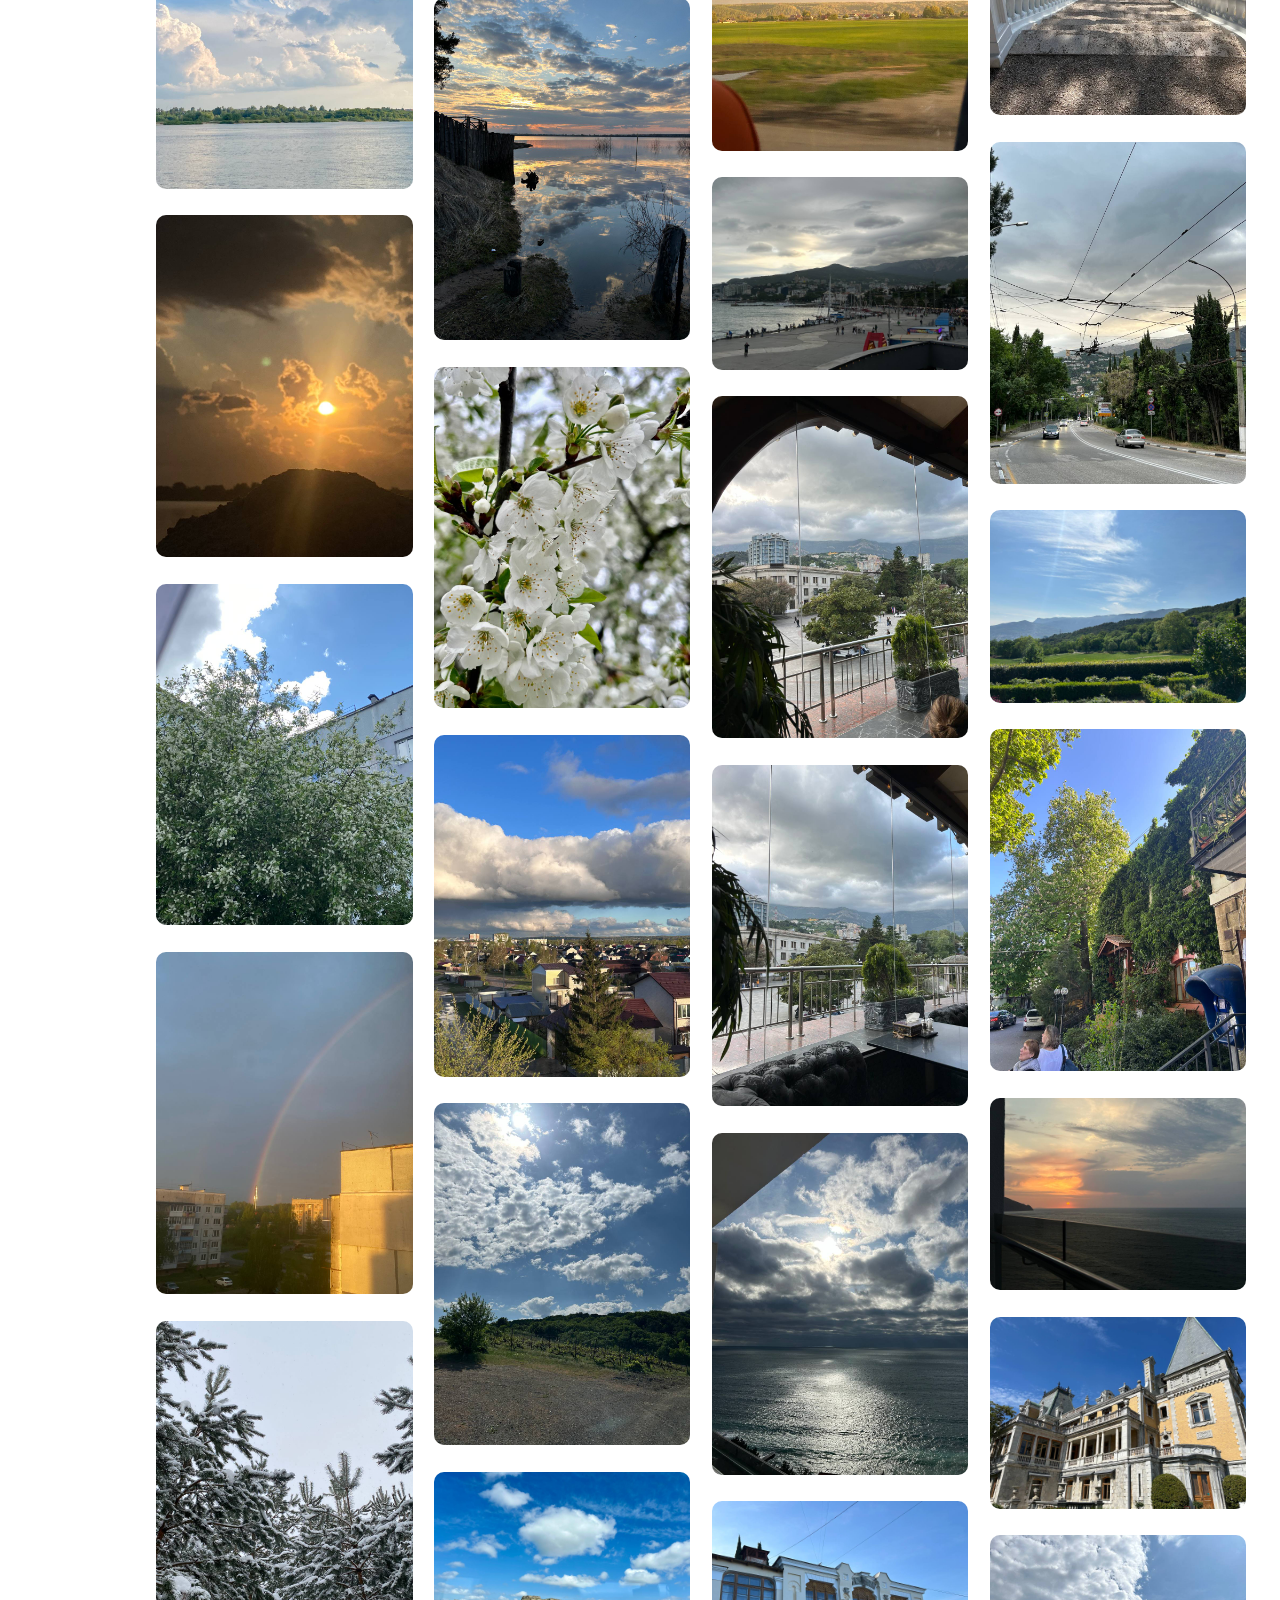
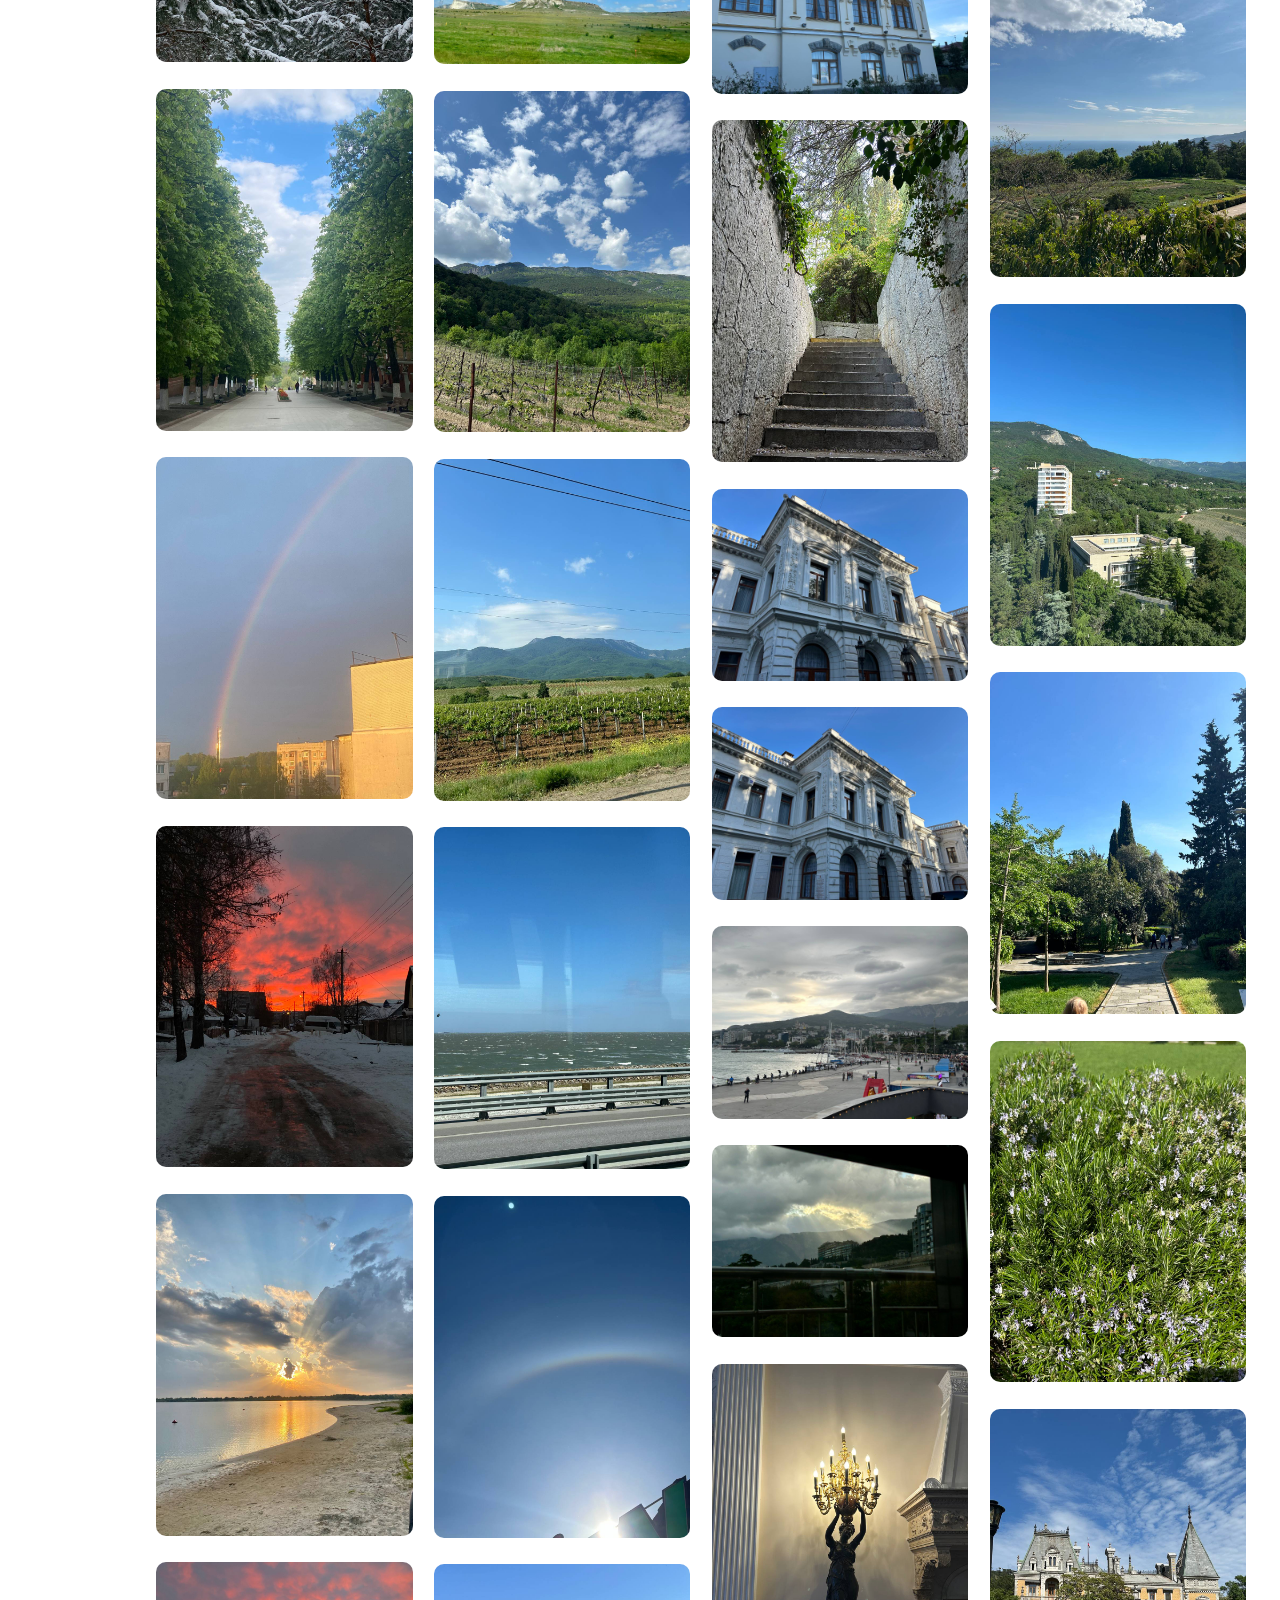
==== commit d542dc6a: "+99photo" ====
--- a/index.html
+++ b/index.html
@@ -20,6 +20,7 @@
             <button onclick="vvesna()" class="btt_sezon" id="vesna"><b>Весна</b></button>
             <button onclick="lleto()" class="btt_sezon" id="leto"><b>Лето</b></button>
             <button onclick="oosen()" class="btt_sezon" id="osen"><b>Осень</b></button>
+            <button onclick="arhetec()" class="btt_sezon" id="arht"><b>Архит-ра</b></button>
         </div>
     </nav>
     
@@ -116,6 +117,114 @@
             <img class="photo vesna" src="./images/95.jpg" alt="">
             <img class="photo vesna" src="./images/96.jpg" alt="">
 
+            <img class="photo vesna" src="./images2/photo_1_2024-05-05_21-40-47.jpg" alt="">
+            <img class="photo vesna" src="./images2/photo_2_2024-05-05_21-40-47.jpg" alt="">
+            <img class="photo vesna" src="./images2/photo_3_2024-05-05_21-40-47.jpg" alt="">
+            <img class="photo vesna" src="./images2/photo_5_2024-05-05_21-40-47.jpg" alt="">
+            <img class="photo vesna" src="./images2/photo_6_2024-05-05_21-40-47.jpg" alt="">
+            <img class="photo leto" src="./images2/photo_7_2024-05-05_21-40-47.jpg" alt="">
+            <img class="photo vesna" src="./images2/photo_8_2024-05-05_21-40-47.jpg" alt="">
+            <img class="photo leto" src="./images2/photo_9_2024-05-05_21-40-47.jpg" alt="">
+            <img class="photo leto" src="./images2/photo_10_2024-05-05_21-40-47.jpg" alt="">
+            
+            <img class="photo vesna" src="./images2/photo_1_2024-05-05_21-39-22.jpg" alt="">
+            <img class="photo vesna" src="./images2/photo_2_2024-05-05_21-39-22.jpg" alt="">
+            <img class="photo arht" src="./images2/photo_3_2024-05-05_21-39-22.jpg" alt="">
+            <img class="photo arht" src="./images2/photo_4_2024-05-05_21-39-22.jpg" alt="">
+            <img class="photo arht" src="./images2/photo_5_2024-05-05_21-39-22.jpg" alt="">
+            <img class="photo arht" src="./images2/photo_6_2024-05-05_21-39-22.jpg" alt="">
+            <img class="photo arht" src="./images2/photo_7_2024-05-05_21-39-22.jpg" alt="">
+            <img class="photo arht" src="./images2/photo_8_2024-05-05_21-39-22.jpg" alt="">
+            <img class="photo vesna" src="./images2/photo_9_2024-05-05_21-39-22.jpg" alt="">
+            <img class="photo arht" src="./images2/photo_10_2024-05-05_21-39-22.jpg" alt="">
+            <img class="photo arht" src="./images2/photo_12_2024-05-05_21-39-22.jpg" alt="">
+            <img class="photo arht" src="./images2/photo_13_2024-05-05_21-39-22.jpg" alt="">
+            <img class="photo arht" src="./images2/photo_14_2024-05-05_21-39-22.jpg" alt="">
+            <img class="photo arht" src="./images2/photo_15_2024-05-05_21-39-22.jpg" alt="">
+            <img class="photo vesna" src="./images2/photo_16_2024-05-05_21-39-22.jpg" alt="">
+            <img class="photo arht" src="./images2/photo_17_2024-05-05_21-39-22.jpg" alt="">
+            <img class="photo arht" src="./images2/photo_18_2024-05-05_21-39-22.jpg" alt="">
+            <img class="photo arht" src="./images2/photo_19_2024-05-05_21-39-22.jpg" alt="">
+            <img class="photo vesna arht" src="./images2/photo_20_2024-05-05_21-39-22.jpg" alt="">
+            <img class="photo arht" src="./images2/photo_21_2024-05-05_21-39-22.jpg" alt="">
+            <img class="photo arht" src="./images2/photo_22_2024-05-05_21-39-22.jpg" alt="">
+            <img class="photo vesna" src="./images2/photo_23_2024-05-05_21-39-22.jpg" alt="">
+            <img class="photo arht" src="./images2/photo_24_2024-05-05_21-39-22.jpg" alt="">
+            <img class="photo arht" src="./images2/photo_25_2024-05-05_21-39-22.jpg" alt="">
+            <img class="photo arht" src="./images2/photo_26_2024-05-05_21-39-22.jpg" alt="">
+            <img class="photo arht" src="./images2/photo_28_2024-05-05_21-39-22.jpg" alt="">
+            <img class="photo arht" src="./images2/photo_29_2024-05-05_21-39-22.jpg" alt="">
+            <img class="photo arht" src="./images2/photo_30_2024-05-05_21-39-22.jpg" alt="">
+            <img class="photo leto" src="./images2/photo_31_2024-05-05_21-39-22.jpg" alt="">
+            <img class="photo leto" src="./images2/photo_32_2024-05-05_21-39-22.jpg" alt="">
+            <img class="photo leto" src="./images2/photo_33_2024-05-05_21-39-22.jpg" alt="">
+            <img class="photo leto" src="./images2/photo_34_2024-05-05_21-39-22.jpg" alt="">
+            <img class="photo leto" src="./images2/photo_35_2024-05-05_21-39-22.jpg" alt="">
+            <img class="photo leto" src="./images2/photo_36_2024-05-05_21-39-22.jpg" alt="">
+            <img class="photo vesna" src="./images2/photo_37_2024-05-05_21-39-22.jpg" alt="">
+            <img class="photo vesna" src="./images2/photo_38_2024-05-05_21-39-22.jpg" alt="">
+            <img class="photo arht" src="./images2/photo_39_2024-05-05_21-39-22.jpg" alt="">
+            <img class="photo arht" src="./images2/photo_40_2024-05-05_21-39-22.jpg" alt="">
+            <img class="photo arht" src="./images2/photo_41_2024-05-05_21-39-22.jpg" alt="">
+            <img class="photo leto" src="./images2/photo_42_2024-05-05_21-39-22.jpg" alt="">
+            <img class="photo arht" src="./images2/photo_43_2024-05-05_21-39-22.jpg" alt="">
+            <img class="photo arht" src="./images2/photo_44_2024-05-05_21-39-22.jpg" alt="">
+            <img class="photo arht" src="./images2/photo_45_2024-05-05_21-39-22.jpg" alt="">
+            <img class="photo arht" src="./images2/photo_46_2024-05-05_21-39-22.jpg" alt="">
+            <img class="photo arht" src="./images2/photo_47_2024-05-05_21-39-22.jpg" alt="">
+            <img class="photo vesna leto arht" src="./images2/photo_49_2024-05-05_21-39-22.jpg" alt="">
+            <img class="photo arht" src="./images2/photo_50_2024-05-05_21-39-22.jpg" alt="">
+            <img class="photo vesna" src="./images2/photo_51_2024-05-05_21-39-22.jpg" alt="">
+            <img class="photo vesna" src="./images2/photo_52_2024-05-05_21-39-22.jpg" alt="">
+            <img class="photo arht" src="./images2/photo_53_2024-05-05_21-39-22.jpg" alt="">
+            <img class="photo vesna" src="./images2/photo_54_2024-05-05_21-39-22.jpg" alt="">
+            <img class="photo arht" src="./images2/photo_55_2024-05-05_21-39-22.jpg" alt="">
+            <img class="photo arht" src="./images2/photo_56_2024-05-05_21-39-22.jpg" alt="">
+            <img class="photo arht" src="./images2/photo_57_2024-05-05_21-39-22.jpg" alt="">
+            <img class="photo vesna" src="./images2/photo_58_2024-05-05_21-39-22.jpg" alt="">
+            <img class="photo arht" src="./images2/photo_59_2024-05-05_21-39-22.jpg" alt="">
+            <img class="photo arht" src="./images2/photo_60_2024-05-05_21-39-22.jpg" alt="">
+            <img class="photo vesna" src="./images2/photo_61_2024-05-05_21-39-22.jpg" alt="">
+            <img class="photo vesna" src="./images2/photo_62_2024-05-05_21-39-22.jpg" alt="">
+            <img class="photo arht" src="./images2/photo_63_2024-05-05_21-39-22.jpg" alt="">
+            <img class="photo leto" src="./images2/photo_64_2024-05-05_21-39-22.jpg" alt="">
+            <img class="photo arht" src="./images2/photo_65_2024-05-05_21-39-22.jpg" alt="">
+            <img class="photo arht" src="./images2/photo_66_2024-05-05_21-39-22.jpg" alt="">
+            <img class="photo arht" src="./images2/photo_67_2024-05-05_21-39-22.jpg" alt="">
+            <img class="photo vesna" src="./images2/photo_68_2024-05-05_21-39-22.jpg" alt="">
+            <img class="photo vesna" src="./images2/photo_69_2024-05-05_21-39-22.jpg" alt="">
+            <img class="photo vesna" src="./images2/photo_70_2024-05-05_21-39-22.jpg" alt="">
+            <img class="photo arht" src="./images2/photo_71_2024-05-05_21-39-22.jpg" alt="">
+            <img class="photo vesna" src="./images2/photo_72_2024-05-05_21-39-22.jpg" alt="">
+            <img class="photo vesna" src="./images2/photo_73_2024-05-05_21-39-22.jpg" alt="">
+            <img class="photo arht" src="./images2/photo_74_2024-05-05_21-39-22.jpg" alt="">
+            <img class="photo vesna" src="./images2/photo_75_2024-05-05_21-39-22.jpg" alt="">
+            <img class="photo vesna" src="./images2/photo_76_2024-05-05_21-39-22.jpg" alt="">
+            <img class="photo vesna" src="./images2/photo_77_2024-05-05_21-39-22.jpg" alt="">
+            <img class="photo vesna" src="./images2/photo_78_2024-05-05_21-39-22.jpg" alt="">
+            <img class="photo vesna arht" src="./images2/photo_79_2024-05-05_21-39-22.jpg" alt="">
+            <img class="photo arht" src="./images2/photo_80_2024-05-05_21-39-22.jpg" alt="">
+            <img class="photo leto" src="./images2/photo_81_2024-05-05_21-39-22.jpg" alt="">
+            <img class="photo leto" src="./images2/photo_82_2024-05-05_21-39-22.jpg" alt="">
+            <img class="photo vesna" src="./images2/photo_83_2024-05-05_21-39-22.jpg" alt="">
+            <img class="photo arht" src="./images2/photo_84_2024-05-05_21-39-22.jpg" alt="">
+            <img class="photo vesna" src="./images2/photo_85_2024-05-05_21-39-22.jpg" alt="">
+            <img class="photo vesna" src="./images2/photo_86_2024-05-05_21-39-22.jpg" alt="">
+            <img class="photo vesna" src="./images2/photo_87_2024-05-05_21-39-22.jpg" alt="">
+            <img class="photo vesna" src="./images2/photo_88_2024-05-05_21-39-22.jpg" alt="">
+            <img class="photo leto" src="./images2/photo_89_2024-05-05_21-39-22.jpg" alt="">
+            <img class="photo vesna" src="./images2/photo_90_2024-05-05_21-39-22.jpg" alt="">
+            <img class="photo vesna" src="./images2/photo_91_2024-05-05_21-39-22.jpg" alt="">
+            <img class="photo vesna" src="./images2/photo_92_2024-05-05_21-39-22.jpg" alt="">
+            <img class="photo leto" src="./images2/photo_93_2024-05-05_21-39-22.jpg" alt="">
+            <img class="photo arht" src="./images2/photo_94_2024-05-05_21-39-22.jpg" alt="">
+            <img class="photo vesna" src="./images2/photo_95_2024-05-05_21-39-22.jpg" alt="">
+            <img class="photo vesna" src="./images2/photo_96_2024-05-05_21-39-22.jpg" alt="">
+            <img class="photo leto" src="./images2/photo_97_2024-05-05_21-39-22.jpg" alt="">
+            <img class="photo vesna" src="./images2/photo_98_2024-05-05_21-39-22.jpg" alt="">
+            <img class="photo arht" src="./images2/photo_99_2024-05-05_21-39-22.jpg" alt="">
+
+
         </main>
     
     <script src="./main_script.js"></script>
